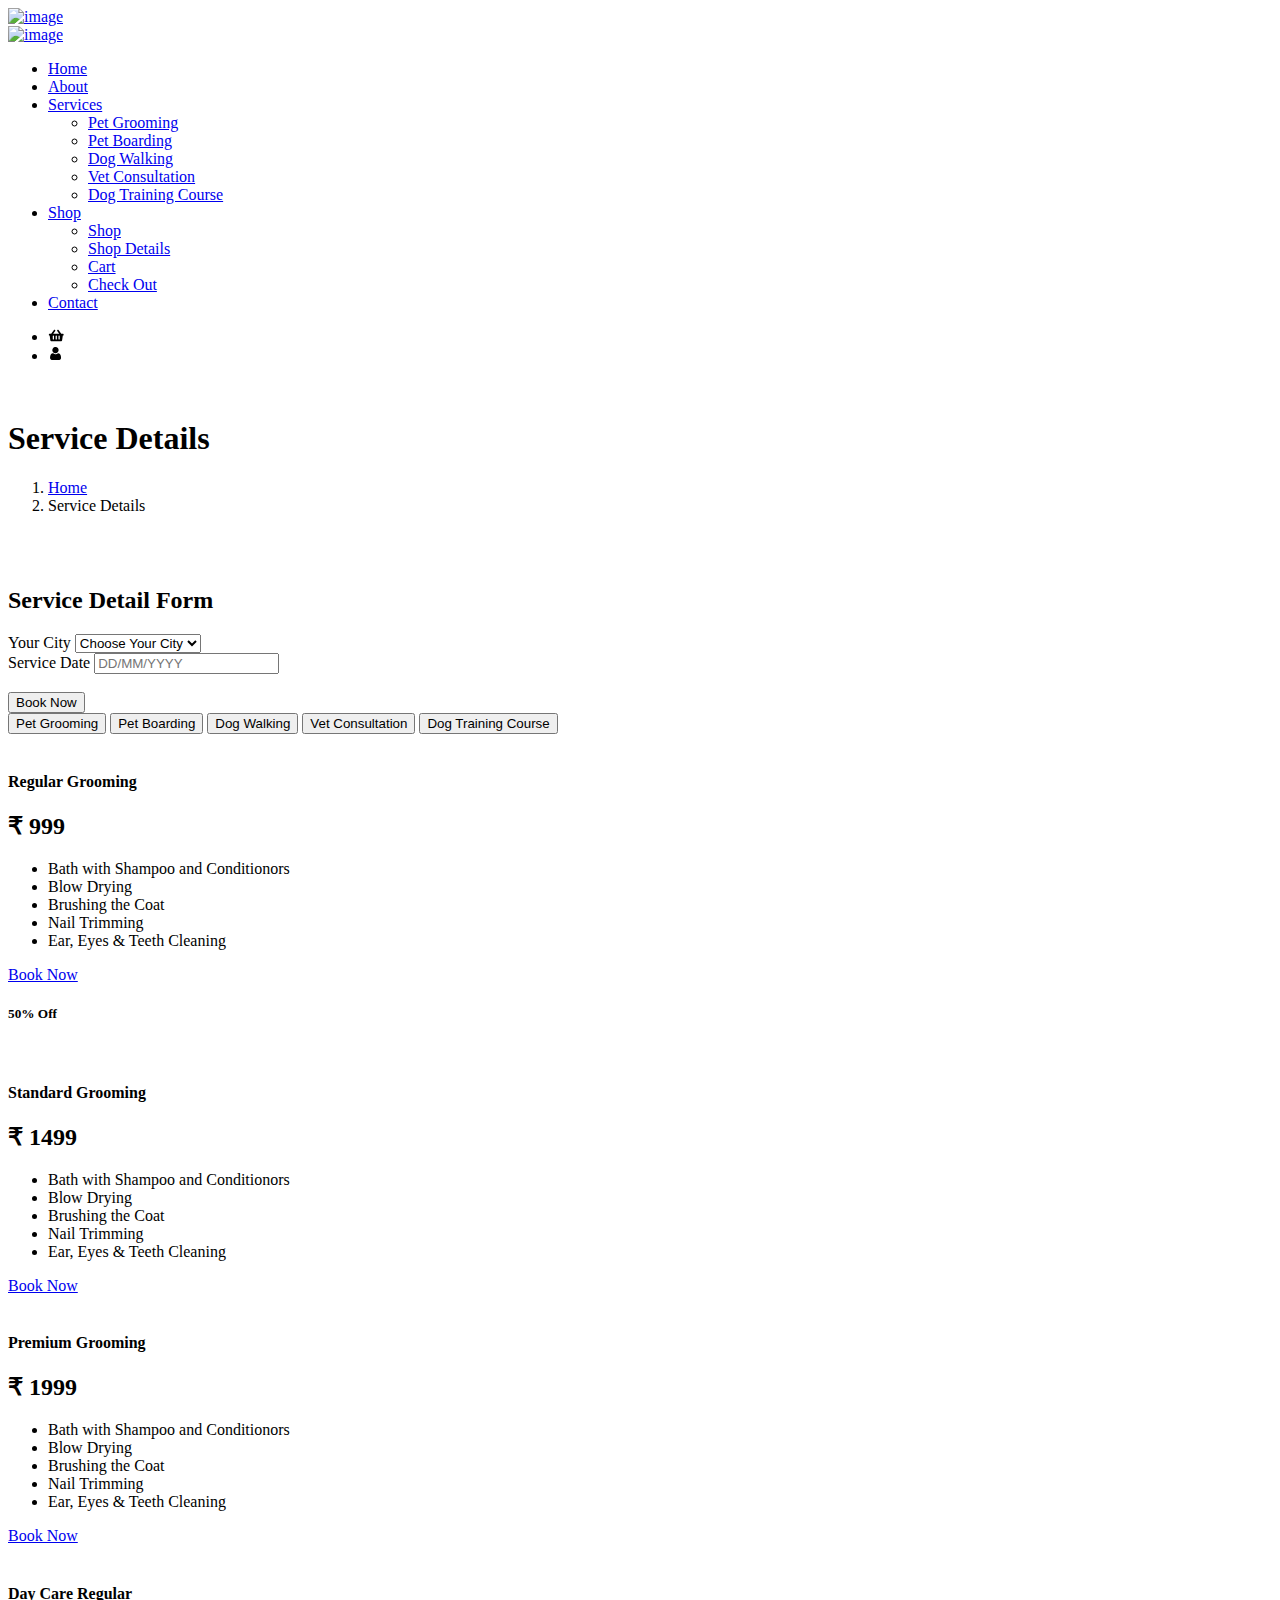
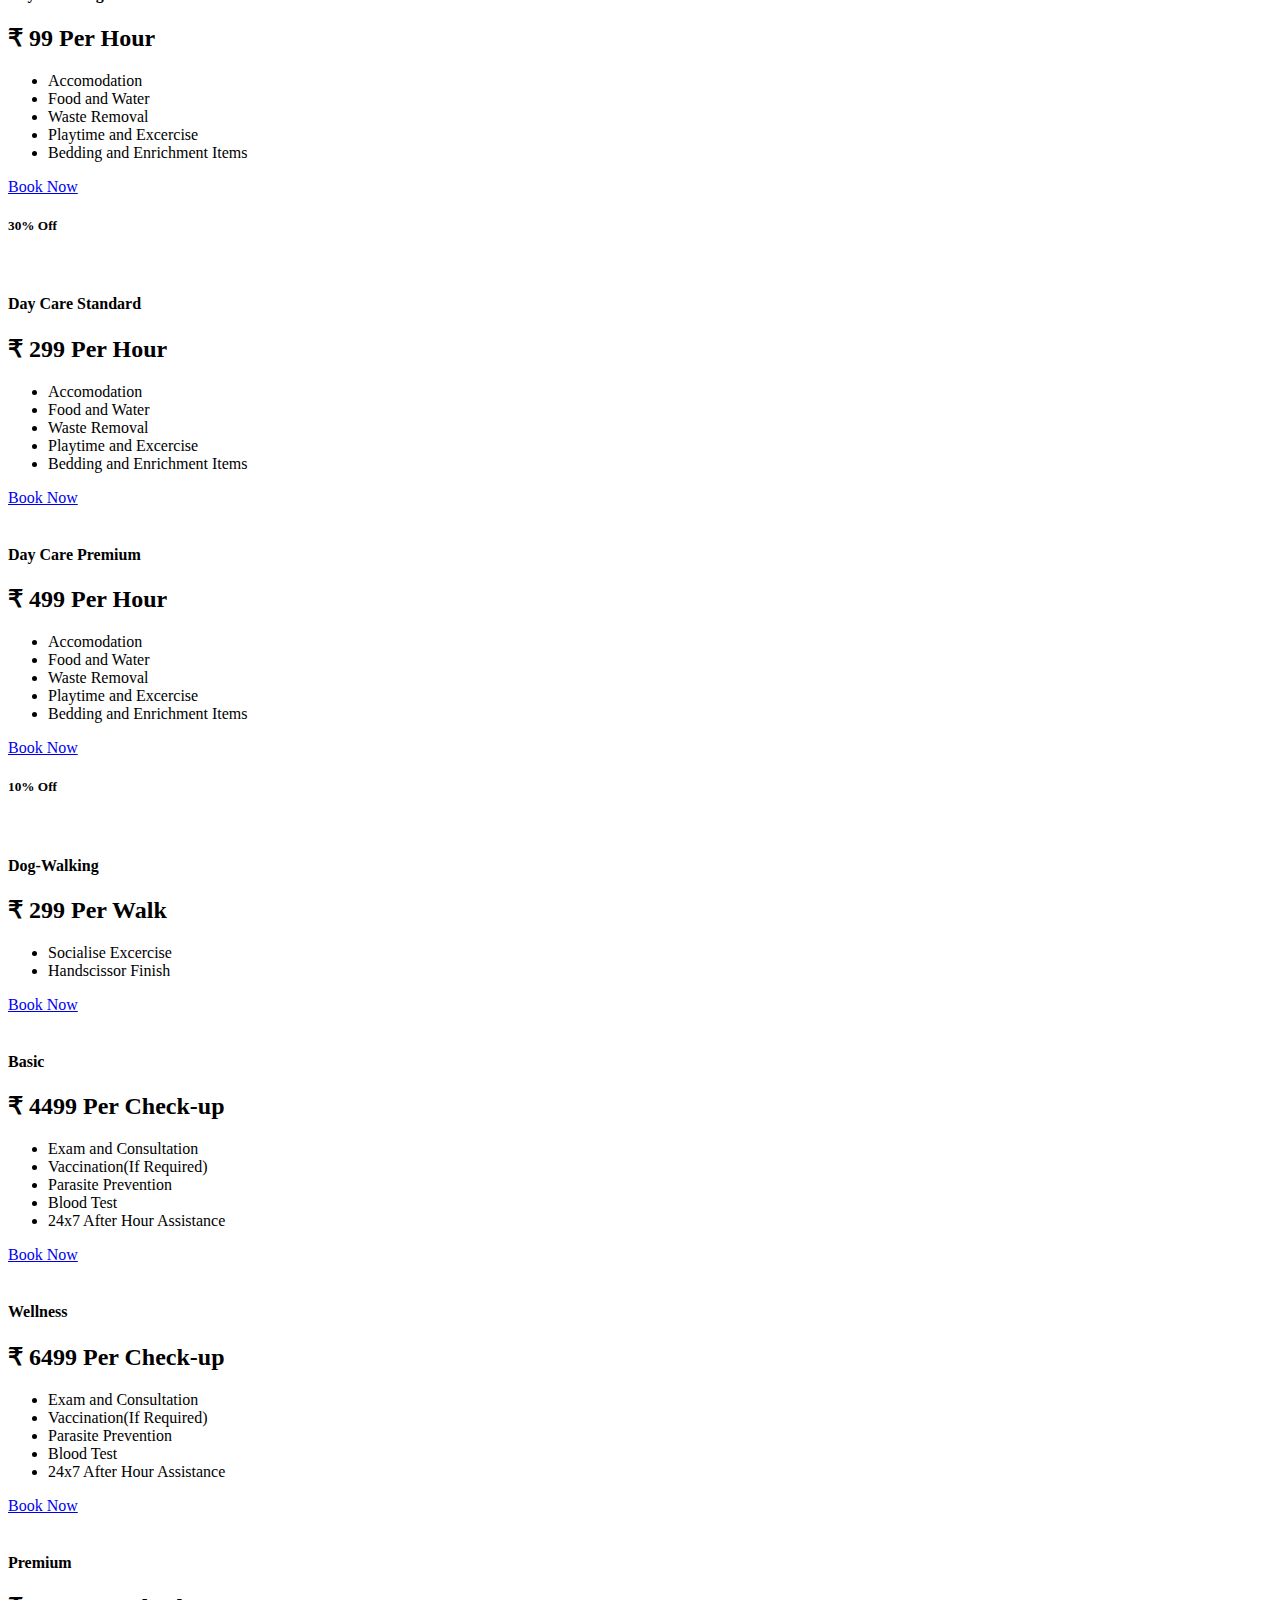
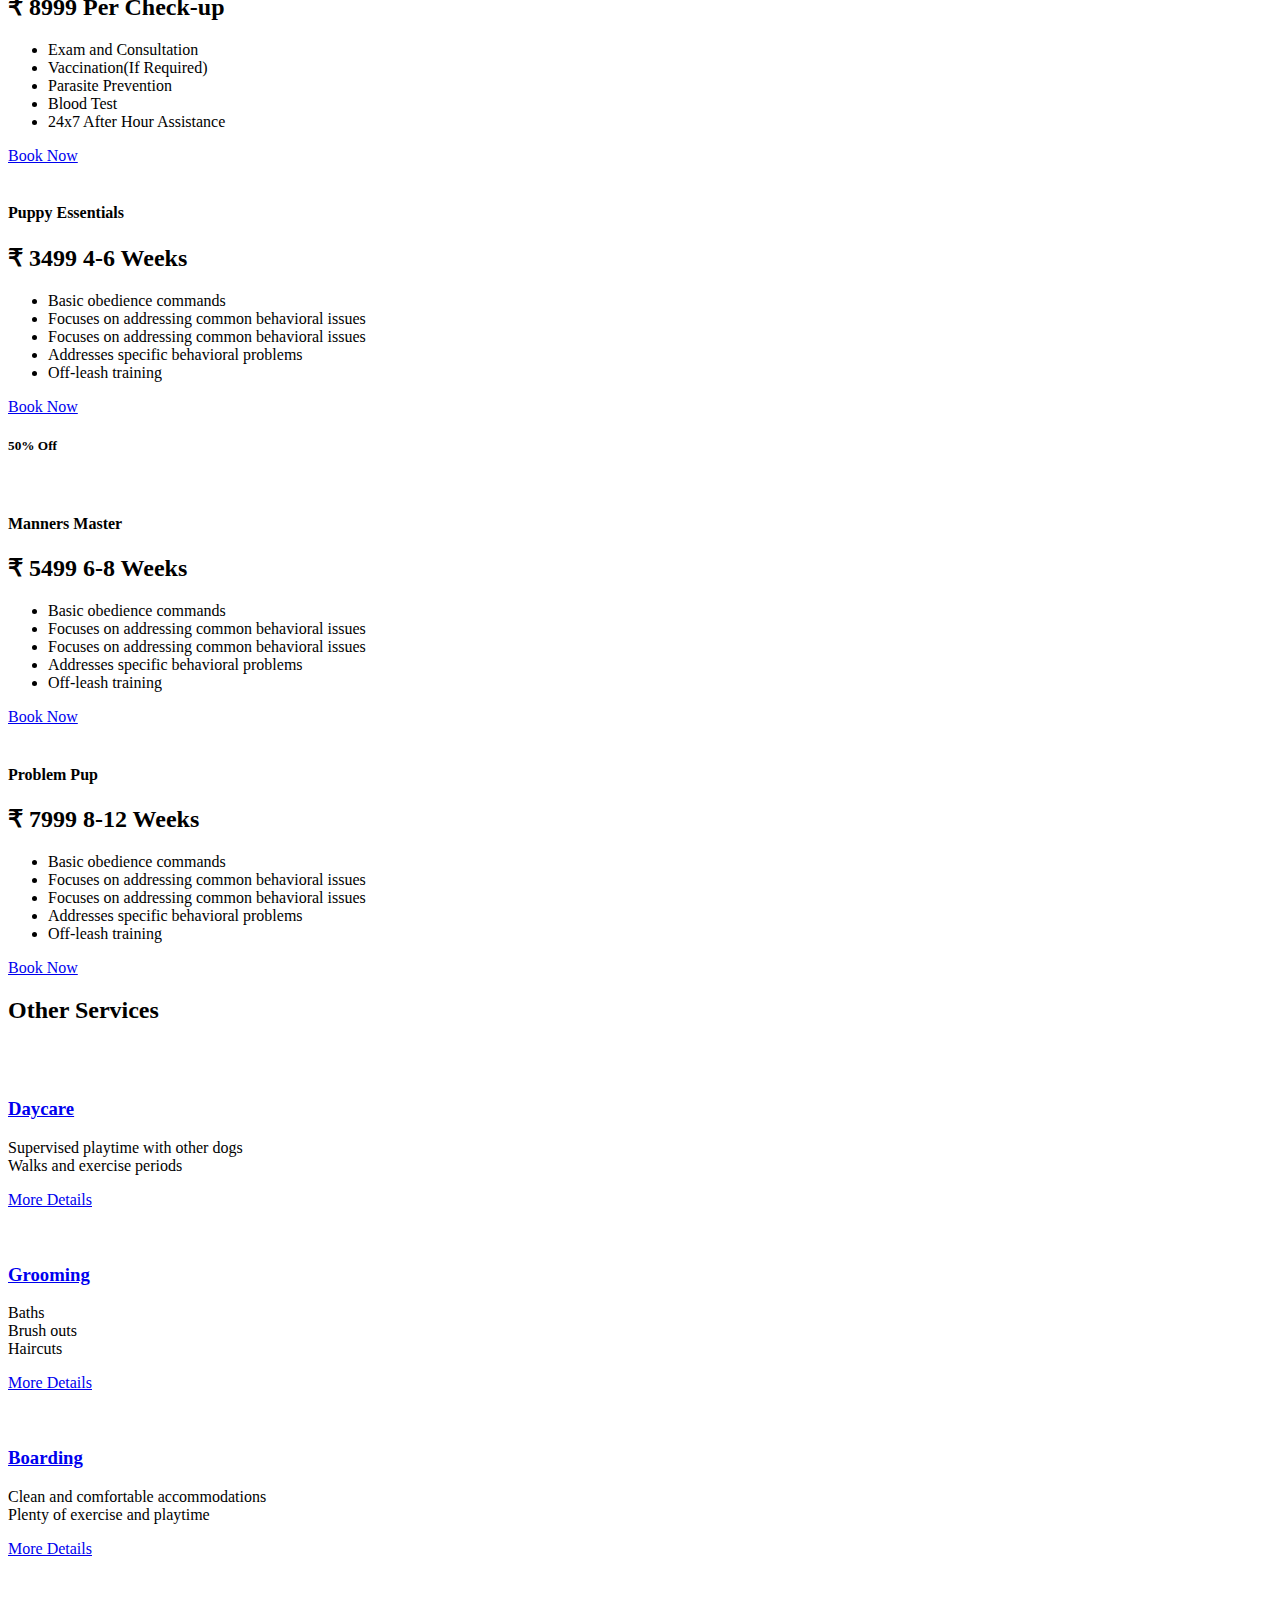
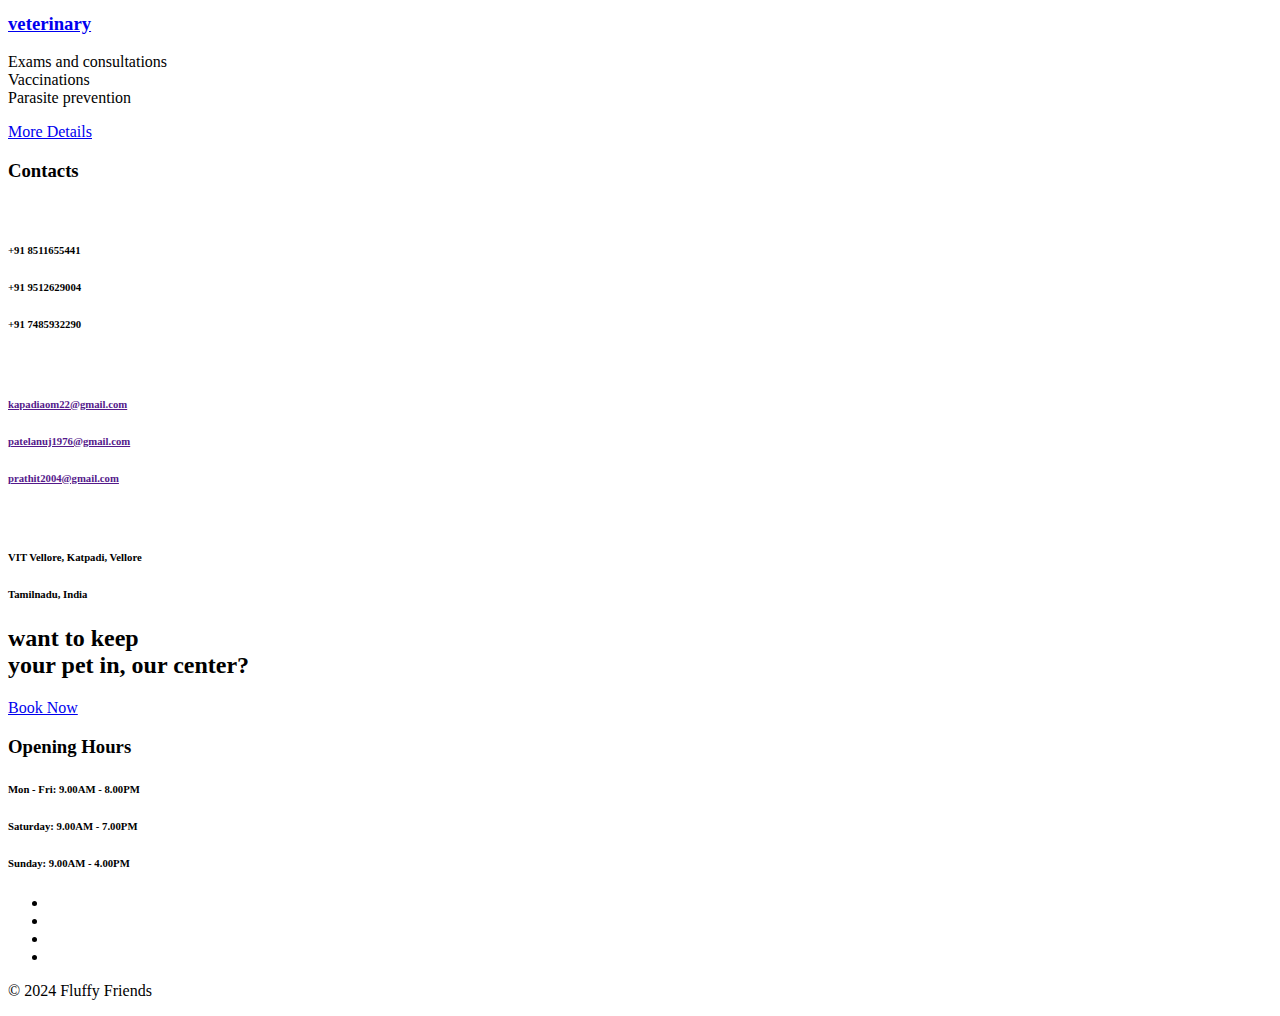
==== service-details.html @ 774b80cb "Add files via upload" ====
<!DOCTYPE html>
<html lang="en">
   <head>
      <meta charset="UTF-8">
      <meta http-equiv="X-UA-Compatible" content="IE=edge">
      <meta name="viewport" content="width=device-width, initial-scale=1.0">
      <title>Fluffy Friends</title>
      <link rel="icon" href="assets/images/sm-logo.svg" type="image/gif" sizes="20x20">
      <!-- CSS -->
      <link rel="stylesheet" href="assets/css/animate.css">
      <link rel="stylesheet" href="assets/css/bootstrap.min.css">
      <link rel="stylesheet" href="assets/css/bootstrap-icons.css">
      <link rel="stylesheet" href="assets/css/jquery-ui.css">
      <link rel="stylesheet" href="assets/css/swiper-bundle.css">
      <link rel="stylesheet" href="assets/css/nice-select.css">
      <link rel="stylesheet" href="assets/css/magnific-popup.css">
      <link rel="stylesheet" href="assets/css/odometer.css">
      <link rel="stylesheet" href="assets/css/datepicker.min.css">
      <link rel="stylesheet" href="assets/css/style.css">
      <link rel="stylesheet" href="assets/css/master.css">
   </head>
   <body class="home-pages-2">
      <!-- header start -->
	      <header class="header-area style-3">
	         <div class="container d-flex justify-content-between align-items-center">
	            <div class="header-logo">
	               <a href="index.html"><img alt="image" class="img-fluid" src="assets/images/header2-logo.svg"></a>
	            </div>
	            <div class="main-menu">
	               <div class="mobile-logo-area d-lg-none d-flex justify-content-between align-items-center">
	                  <div class="mobile-logo-wrap">
	                     <a href="index.html"><img alt="image" src="assets/images/header2-logo.svg"></a>
	                  </div>
	                  <div class="menu-close-btn">
	                     <i class="bi bi-x-lg"></i>
	                  </div>
	               </div>
	               <ul class="menu-list">
	                  <li><a href="index.html">Home</a></li>
	                  <li><a href="about.html">About</a></li>
	                  <li class="menu-item-has-children active">
	                     <a href="#">Services</a><i class="bi bi-plus dropdown-icon"></i>
	                     <ul class="sub-menu">
	                        <li><a href="service-details.html?service=PetGrooming">Pet Grooming</a></li>
	                        <li><a href="service-details.html?service=PetBoarding">Pet Boarding</a></li>
	                        <li><a href="service-details.html?service=DogWalking">Dog Walking</a></li>
	                        <li><a href="service-details.html?service=VetaCall">Vet Consultation</a></li>
	                        <li><a href="service-details.html?service=DogTrainingCourse">Dog Training Course</a></li>
	                     </ul>
	                  </li>
	                  <li class="menu-item-has-children">
	                     <a href="#">Shop</a><i class="bi bi-plus dropdown-icon"></i>
	                     <ul class="sub-menu">
	                        <li><a href="shop.html">Shop</a></li>
	                        <li><a href="shop-details.html">Shop Details</a></li>
	                        <li><a href="cart.html">Cart</a></li>
	                        <li><a href="check-out.html">Check Out</a></li>
	                     </ul>
	                  </li>
	                  <li><a href="contact.html">Contact</a></li>
	               </ul>
	               <div class="for-mobile-menu d-lg-none d-block">
	                  <ul class="social-link mb-5">
	                     <!-- <li>
	                        <a href="#nogo">
	                           <svg width="16" height="13" viewBox="0 0 16 13" xmlns="http://www.w3.org/2000/svg">
	                              <path d="M15.6365 5.46266C15.6365 5.12721 15.3541 4.84336 15.0202 4.84336H13.274L10.5262 1.07601C10.2694 0.688956 9.75576 0.611544 9.39624 0.895386C9.01104 1.15342 8.934 1.6695 9.21648 2.03075L11.2452 4.84336H5.21036L7.2391 2.03075C7.52158 1.6695 7.44454 1.15342 7.05934 0.895386C6.69982 0.611544 6.18621 0.688956 5.92941 1.07601L3.18163 4.84336H1.46105C1.10153 4.84336 0.844727 5.12721 0.844727 5.46266V5.87552C0.844727 6.23677 1.10153 6.49481 1.46105 6.49481H1.66649L2.33418 11.2169C2.41122 11.8362 2.92482 12.2749 3.54115 12.2749H12.9144C13.5308 12.2749 14.0444 11.8362 14.1214 11.2169L14.8148 6.49481H15.0202C15.3541 6.49481 15.6365 6.23677 15.6365 5.87552V5.46266ZM8.85696 10.0041C8.85696 10.3654 8.57447 10.6234 8.24063 10.6234C7.88111 10.6234 7.6243 10.3654 7.6243 10.0041V7.1141C7.6243 6.77865 7.88111 6.49481 8.24063 6.49481C8.57447 6.49481 8.85696 6.77865 8.85696 7.1141V10.0041ZM11.7331 10.0041C11.7331 10.3654 11.4507 10.6234 11.1168 10.6234C10.7573 10.6234 10.5005 10.3654 10.5005 10.0041V7.1141C10.5005 6.77865 10.7573 6.49481 11.1168 6.49481C11.4507 6.49481 11.7331 6.77865 11.7331 7.1141V10.0041ZM5.98077 10.0041C5.98077 10.3654 5.69829 10.6234 5.36445 10.6234C5.00492 10.6234 4.74812 10.3654 4.74812 10.0041V7.1141C4.74812 6.77865 5.00492 6.49481 5.36445 6.49481C5.69829 6.49481 5.98077 6.77865 5.98077 7.1141V10.0041Z" />
	                           </svg>
	                        </a>
	                     </li>
	                     <li>
	                        <a href="#nogo">
	                           <svg width="15" height="15" viewBox="0 0 15 15" xmlns="http://www.w3.org/2000/svg">
	                              <g clip-path="url(#clip0_1585_341)">
	                                 <path d="M6.98716 0.938832C6.28609 1.04711 5.65949 1.38227 5.169 1.90563C4.62972 2.48055 4.3498 3.14571 4.31128 3.94235C4.25735 5.0561 4.80177 6.12086 5.74167 6.73703C6.20391 7.04125 6.64818 7.19594 7.18747 7.23977C8.18643 7.31711 9.03901 7.00258 9.72724 6.29875C10.2742 5.74188 10.5516 5.13344 10.6183 4.35743C10.7108 3.32102 10.3205 2.3568 9.54234 1.68133C9.03901 1.24821 8.57676 1.03164 7.93733 0.938832C7.62916 0.895004 7.26964 0.892426 6.98716 0.938832Z" />
	                                 <path d="M4.65531 7.29655C3.49456 7.4203 2.68821 8.25561 2.31327 9.7303C2.06418 10.7126 1.99998 11.8933 2.15919 12.5405C2.29016 13.0587 2.71902 13.5846 3.21465 13.8373C3.43807 13.9507 3.75907 14.0435 4.02871 14.0744C4.18793 14.0951 5.40004 14.1002 7.71896 14.0951L11.1729 14.0873L11.3912 14.0255C12.2027 13.8037 12.7574 13.2572 12.9603 12.4889C13.0656 12.0893 13.0527 11.1354 12.9295 10.3826C12.6598 8.70678 11.9767 7.70131 10.8956 7.38678C10.6491 7.31459 10.2074 7.26045 10.0764 7.28623C9.95057 7.30944 9.77594 7.40225 9.38047 7.65749C8.95931 7.93077 8.90025 7.9617 8.58438 8.0803C8.21972 8.21694 7.91926 8.27624 7.56745 8.27624C7.20792 8.27624 6.93058 8.22467 6.56592 8.09577C6.2218 7.97202 6.20639 7.96428 5.66711 7.62139C5.38463 7.44092 5.17405 7.32491 5.09187 7.3017C4.94806 7.26561 4.94806 7.26561 4.65531 7.29655Z" />
	                              </g>
	                           </svg>
	                        </a>
	                     </li> -->
	                  </ul>
	               </div>
	            </div>
	            <div class="nav-right d-flex jsutify-content-end align-items-center">
	               <ul>
	                  <li>
	                     <a href="cart.html">
	                        <svg width="16" height="13" viewBox="0 0 16 13" xmlns="http://www.w3.org/2000/svg">
	                           <path d="M15.6365 5.46266C15.6365 5.12721 15.3541 4.84336 15.0202 4.84336H13.274L10.5262 1.07601C10.2694 0.688956 9.75576 0.611544 9.39624 0.895386C9.01104 1.15342 8.934 1.6695 9.21648 2.03075L11.2452 4.84336H5.21036L7.2391 2.03075C7.52158 1.6695 7.44454 1.15342 7.05934 0.895386C6.69982 0.611544 6.18621 0.688956 5.92941 1.07601L3.18163 4.84336H1.46105C1.10153 4.84336 0.844727 5.12721 0.844727 5.46266V5.87552C0.844727 6.23677 1.10153 6.49481 1.46105 6.49481H1.66649L2.33418 11.2169C2.41122 11.8362 2.92482 12.2749 3.54115 12.2749H12.9144C13.5308 12.2749 14.0444 11.8362 14.1214 11.2169L14.8148 6.49481H15.0202C15.3541 6.49481 15.6365 6.23677 15.6365 5.87552V5.46266ZM8.85696 10.0041C8.85696 10.3654 8.57447 10.6234 8.24063 10.6234C7.88111 10.6234 7.6243 10.3654 7.6243 10.0041V7.1141C7.6243 6.77865 7.88111 6.49481 8.24063 6.49481C8.57447 6.49481 8.85696 6.77865 8.85696 7.1141V10.0041ZM11.7331 10.0041C11.7331 10.3654 11.4507 10.6234 11.1168 10.6234C10.7573 10.6234 10.5005 10.3654 10.5005 10.0041V7.1141C10.5005 6.77865 10.7573 6.49481 11.1168 6.49481C11.4507 6.49481 11.7331 6.77865 11.7331 7.1141V10.0041ZM5.98077 10.0041C5.98077 10.3654 5.69829 10.6234 5.36445 10.6234C5.00492 10.6234 4.74812 10.3654 4.74812 10.0041V7.1141C4.74812 6.77865 5.00492 6.49481 5.36445 6.49481C5.69829 6.49481 5.98077 6.77865 5.98077 7.1141V10.0041Z" />
	                        </svg>
	                     </a>
	                  </li>
	                  <li>
	                     <a href="login.html">
	                        <svg width="15" height="15" viewBox="0 0 15 15" xmlns="http://www.w3.org/2000/svg">
	                           <g clip-path="url(#clip0_1585_341)">
	                              <path d="M6.98716 0.938832C6.28609 1.04711 5.65949 1.38227 5.169 1.90563C4.62972 2.48055 4.3498 3.14571 4.31128 3.94235C4.25735 5.0561 4.80177 6.12086 5.74167 6.73703C6.20391 7.04125 6.64818 7.19594 7.18747 7.23977C8.18643 7.31711 9.03901 7.00258 9.72724 6.29875C10.2742 5.74188 10.5516 5.13344 10.6183 4.35743C10.7108 3.32102 10.3205 2.3568 9.54234 1.68133C9.03901 1.24821 8.57676 1.03164 7.93733 0.938832C7.62916 0.895004 7.26964 0.892426 6.98716 0.938832Z" />
	                              <path d="M4.65531 7.29655C3.49456 7.4203 2.68821 8.25561 2.31327 9.7303C2.06418 10.7126 1.99998 11.8933 2.15919 12.5405C2.29016 13.0587 2.71902 13.5846 3.21465 13.8373C3.43807 13.9507 3.75907 14.0435 4.02871 14.0744C4.18793 14.0951 5.40004 14.1002 7.71896 14.0951L11.1729 14.0873L11.3912 14.0255C12.2027 13.8037 12.7574 13.2572 12.9603 12.4889C13.0656 12.0893 13.0527 11.1354 12.9295 10.3826C12.6598 8.70678 11.9767 7.70131 10.8956 7.38678C10.6491 7.31459 10.2074 7.26045 10.0764 7.28623C9.95057 7.30944 9.77594 7.40225 9.38047 7.65749C8.95931 7.93077 8.90025 7.9617 8.58438 8.0803C8.21972 8.21694 7.91926 8.27624 7.56745 8.27624C7.20792 8.27624 6.93058 8.22467 6.56592 8.09577C6.2218 7.97202 6.20639 7.96428 5.66711 7.62139C5.38463 7.44092 5.17405 7.32491 5.09187 7.3017C4.94806 7.26561 4.94806 7.26561 4.65531 7.29655Z" />
	                           </g>
	                        </svg>
	                     </a>
	                  </li>
	               </ul>
	               <div class="sidebar-button mobile-menu-btn ">
	                  <i class="bi bi-list"></i>
	               </div>
	            </div>
	         </div>
	      </header>
      <!-- header end -->
      
      <!-- banner start -->
	      <div class="inner-page-banner">
	         <div class="breadcrumb-vec-btm">
	            <img class="img-fluid" src="assets/images/bg/inner-banner-btm-vec.png" alt>
	         </div>
	         <div class="container">
	            <div class="row justify-content-center align-items-center text-center">
	               <div class="col-lg-6 align-items-center">
	                  <div class="banner-content">
	                     <h1>Service Details</h1>
	                     <nav aria-label="breadcrumb">
	                        <ol class="breadcrumb">
	                           <li class="breadcrumb-item"><a href="index.html">Home</a></li>
	                           <li class="breadcrumb-item active" aria-current="page">Service Details</li>
	                        </ol>
	                     </nav>
	                  </div>
	               </div>
	               <div class="col-lg-6">
	                  <div class="banner-img d-lg-block d-none">
	                     <div class="banner-img-bg">
	                        <img class="img-fluid" src="assets/images/bg/inner-banner-vec.png" alt>
	                     </div>
	                     <img class="img-fluid" src="assets/images/bg/inner-banner-img.png" alt>
	                  </div>
	               </div>
	            </div>
	         </div>
	      </div>
      <!-- banner end -->

      <!-- innerContent start -->
      	<div class="ServiceDetailForm pt-120 mb-5">
      		<div class="container">
      			<div class="row"> 
      				<div class="section-title3 mb-5">
                     <h2><img src="assets/images/icon/h3-sec-tt-vect-left.svg" alt=""><span>Service Detail Form</span><img src="assets/images/icon/h3-sec-tt-vect-right.svg" alt=""></h2>
                  </div>
		      		<div class="services-details-area">
			      		<div class="services-datails-content">
				      		<form class="service-area">
		                     <div class="row">
		                        <div class="col-12 col-md-4">
		                           <div class="form-inner">
		                              <label>Your City</label>
		                              <select id="duration">
		                                 <option>Choose Your City</option>
		                                 <option value="Ahmadabad">Ahmadabad</option>
										<option value="Amreli">Amreli</option>
										<option value="Bharuch">Bharuch</option>
										<option value="Bhavnagar">Bhavnagar</option>
										<option value="Bhuj">Bhuj</option>
										<option value="Dwarka">Dwarka</option>
										<option value="Gandhinagar">Gandhinagar</option>
										<option value="Godhra">Godhra</option>
										<option value="Jamnagar">Jamnagar</option>
										<option value="Junagadh">Junagadh</option>
										<option value="Kandla">Kandla</option>
										<option value="Khambhat">Khambhat</option>
										<option value="Kheda">Kheda</option>
										<option value="Mahesana">Mahesana</option>
										<option value="Morbi">Morbi</option>
										<option value="Nadiad">Nadiad</option>
										<option value="Navsari">Navsari</option>
										<option value="Okha">Okha</option>
										<option value="Palanpur">Palanpur</option>
										<option value="Patan">Patan</option>
										<option value="Porbandar">Porbandar</option>
										<option value="Rajkot">Rajkot</option>
										<option value="Surat">Surat</option>
										<option value="Surendranagar">Surendranagar</option>
										<option value="Valsad">Valsad</option>
										<option value="Veraval">Veraval</option>
		                              </select>
		                           </div>
		                        </div>
		                        <div class="col-12 col-md-4 mt-3 mt-md-0">
		                           <div class="form-inner date">
		                              <label>Service Date</label>
		                              <input autocomplete="off" type="text" id="datepicker2" placeholder="DD/MM/YYYY">
		                           </div>
		                        </div>
		                        <div class="col-12 col-md-4">
		                        	<label>&nbsp;</label>
		      							<div class="form-inner">
				      							<button class="primary-btn1 BookNow_btn" type="button">Book Now</button>
			                        </div>
		                        </div>
		                     </div>

		                     <div class="pet_groomingDiv mt-5"  style="display: none;">
		                     	<form class="commonform contact-pages">
	                     			<div class="row">
	                     				<div class="col-12 mt-2 mb-2">
		                     				<h4 style="color: #000;">Add Pet Details:</h4>
		                     			</div>
	                     				<div class="col-12">
	                     					<div class="form-inner radioBtnDiv">
	                     						<label>What type of pet?</label> 
								                  <div class="radio-buttons">
														    <label class="custom-radio">
														      <input type="radio" name="radio" checked>
														      <span class="radio-btn">
														      	  <i class="las la-check"></i>
															        <div class="hobbies-icon">
															          <svg xmlns="http://www.w3.org/2000/svg" xmlns:xlink="http://www.w3.org/1999/xlink" version="1.1" id="Capa_1" x="0px" y="0px" viewBox="0 0 511.292 511.292" style="enable-background:new 0 0 511.292 511.292;" xml:space="preserve">
															          	<g>
																          	<path style="fill:#FFBB64;" d="M448.255,177.907c46.004-7.216,46.004-55.926,46.004-64.044c0-8.118-26.159-38.787-32.473-47.808   c-6.314-9.02-41.52-12.519-41.52-12.519V7.498c0,0-46.039,8.287-58.929,51.563c0,0-32.227,11.049-42.355,53.404   c-10.129,42.356-7.366,119.7-121.541,167.58c-66.166,27.747-85.637,98.476-74.902,153.051c-1.914-0.724-3.84-1.495-5.772-2.324   c-37.229-15.982-59.274-44.546-65.523-84.899c-7.401-47.798,3.816-84.722,33.341-109.746c22.741-19.273,48.532-24.491,48.73-24.529   c8.771-1.646,14.548-10.091,12.902-18.863c-1.646-8.771-10.09-14.538-18.863-12.902c-1.345,0.252-33.279,6.461-62.463,30.633   C37.67,233.011,8.407,275.551,19.304,350.818c11.426,78.921,72.387,132.067,129.505,136.176   c10.513,10.512,23.536,16.797,38.502,16.797h168.501c0,0,2.762-41.434-42.355-41.434h-59.013   c20.372-0.451,90.319-6.238,90.319-64.454c0-12.743-1.965-23.649-5.16-32.962l43.715,123.576   c3.238,9.155,11.895,15.274,21.605,15.274h55.961c0-31.32-39.689-39.941-39.689-39.941v-92.007   c47.808-58.632,23.453-116.362,16.237-128.991C430.215,230.225,402.252,185.123,448.255,177.907z M339.471,364.569L339.471,364.569   l0,0.002C339.472,364.57,339.472,364.57,339.471,364.569z">
																          	</path>
															          	<g>
															          		<path style="fill:#FFAD47;" d="M313.457,462.357h-27c45.117,0,42.355,41.434,42.355,41.434h27    C355.812,503.792,358.574,462.357,313.457,462.357z"></path>
															          		<path style="fill:#FFAD47;" d="M421.194,463.851v-92.007c47.808-58.632,23.453-116.362,16.237-128.991    c-7.216-12.628-35.179-57.73,10.824-64.946c8.064-1.265,14.71-3.808,20.195-7.181c-13.319,3.773-28.914,6.325-47.195,7.181    c-46.515,2.178-18.041,52.318-10.824,64.946c7.216,12.629,31.571,70.359-16.237,128.991v90.766    c0,7.275,5.342,13.532,12.558,14.457c11.628,1.491,27.132,7.15,27.132,26.725h27C460.884,472.472,421.194,463.851,421.194,463.851    z"></path>
															          	</g>
															          		<path style="fill:#FF3D43;" d="M429.828,228.846c-4.666-9.68-8.957-21.792-6.877-31.883l0,0   c-80.444-1.785-111.684-44.829-111.685-44.83c-2.555,11.637-6.024,24.04-11.548,36.643l0.001,0.001   C349.654,226.464,400.548,230.544,429.828,228.846z">
															          		</path>
															          		<path style="fill:#D72E2E;" d="M422.951,196.963c-9.787-0.217-18.84-1.049-27.203-2.336c-2.146,10.31,2.359,23.478,7.161,33.867   c10.172,0.836,19.285,0.795,26.919,0.352C425.162,219.167,420.871,207.055,422.951,196.963z"></path>
															          		<g>
															          			<path d="M441.926,84.441c-6.009,0-10.897,4.889-10.897,10.897c0,6.01,4.889,10.898,10.897,10.898    c6.009,0,10.898-4.889,10.898-10.898C452.824,89.329,447.935,84.441,441.926,84.441z"></path>
															          			<path d="M444.953,465.679c-6.017-3.682-12.018-6.061-16.259-7.47v-19.033c0-4.143-3.358-7.5-7.5-7.5c-4.143,0-7.5,3.357-7.5,7.5    v24.675c0,3.516,2.459,6.563,5.892,7.325c0.09,0.021,9.12,2.065,17.852,7.491c7.845,4.874,12.822,10.781,14.872,17.625h-47.387    c-6.519,0-12.36-4.13-14.535-10.275l-43.715-123.576c-1.376-3.893-5.641-5.939-9.538-4.582c-3.897,1.358-5.966,5.611-4.627,9.517    c3.155,9.197,4.755,19.469,4.755,30.528c0,21.898-10.805,37.278-33.031,47.02c-19.151,8.394-41.314,9.745-49.954,9.936    c-4.108,0.091-7.379,3.472-7.334,7.581c0.046,4.109,3.391,7.417,7.5,7.417h59.013c11.738,0,20.653,3.137,26.496,9.323    c5.027,5.323,7.058,12.099,7.867,17.111H187.312c-12.34,0-23.51-4.913-33.2-14.602c-1.274-1.274-2.966-2.048-4.765-2.177    c-48.806-3.512-108.036-48.143-121.674-123.941c-0.734-4.076-4.631-6.783-8.71-6.054c-4.077,0.734-6.787,4.634-6.054,8.71    c6.722,37.356,24.245,70.538,50.676,95.958c24.021,23.103,53.017,37.255,81.939,40.057c12.033,11.165,26.425,17.049,41.787,17.049    h168.5c3.948,0,7.221-3.062,7.483-7.001c0.057-0.843,1.221-20.811-12.306-35.27c-7.995-8.546-19.16-13.261-33.232-14.046    c16.71-9.18,27.561-22.263,32.092-38.58l26.398,74.624c4.291,12.126,15.814,20.272,28.676,20.272h55.961    c4.143,0,7.5-3.358,7.5-7.5C468.384,488.236,460.282,475.057,444.953,465.679z">
															          				
															          			</path>
															          			<path d="M24.6,326.742c-2.175-58.672,23.311-92.475,45.073-110.5c27.722-22.962,57.793-28.8,59.054-29.036    c4.711-0.883,9.236,2.225,10.117,6.911c0.88,4.693-2.222,9.229-6.988,10.123c-1.132,0.225-28.003,5.726-52.122,26.165    c-31.651,26.828-43.73,66.063-35.903,116.615c6.67,43.078,30.214,73.575,69.977,90.644c4.273,1.834,9.371,4.711,13.572,1.16    c2.079-1.758,3.043-4.504,2.518-7.175c-14.375-73.086,26.439-126.234,70.443-144.689c17.86-7.489,33.885-16.124,47.628-25.664    c3.403-2.361,4.247-7.035,1.885-10.438c-2.362-3.402-7.035-4.247-10.438-1.885c-12.884,8.942-27.982,17.068-44.876,24.154    c-64.987,27.252-87.115,92.937-81.414,147.692c-30.712-15.35-49.024-40.917-54.471-76.096    c-6.976-45.043,3.38-79.655,30.777-102.877c20.969-17.77,45.12-22.85,45.265-22.88c12.821-2.406,21.295-14.796,18.89-27.618    c-2.403-12.808-14.791-21.278-27.615-18.89c-1.423,0.267-35.188,6.819-65.866,32.229C35.744,224.868,7.209,262.519,9.61,327.297    c0.154,4.14,3.672,7.341,7.773,7.218C21.522,334.362,24.753,330.881,24.6,326.742z"></path>
															          			<path d="M501.759,113.863c-0.043-0.517-0.042-1.041-0.114-1.555c-0.299-2.318-1.254-4.924-3.013-8.226    c-0.047-0.088-0.102-0.17-0.152-0.255c-3.89-7.255-29.056-39.939-30.551-42.073c-6.271-8.958-26.833-13.104-40.164-14.893V7.497    c0-4.601-4.298-8.195-8.829-7.382c-2.014,0.363-48.37,9.195-63.688,53.385c-9.488,4.473-34.559,19.569-43.561,57.221    c-1.422,5.945-2.585,12.474-3.815,19.387c-5.325,29.91-11.953,67.134-46.182,100.587c-2.962,2.895-3.017,7.644-0.121,10.605    c2.892,2.961,7.642,3.017,10.605,0.121c13.712-13.401,23.399-27.427,30.453-41.312c44.197,30.503,88.549,36.539,116.658,36.539    c2.104,0,4.113-0.035,6.029-0.095c1.753,3.338,3.428,6.245,4.741,8.519l0.864,1.502c1.392,2.436,33.53,60.355-15.537,120.531    c-1.092,1.338-1.688,3.013-1.688,4.739v37.332c0,4.143,3.357,7.5,7.5,7.5c4.142,0,7.5-3.357,7.5-7.5v-34.697    c20.395-25.87,30.064-54.357,28.745-84.707c-1.21-27.836-11.455-47.067-13.497-50.64l-0.897-1.56    c-4.348-7.532-15.246-26.418-12.8-38.872c0.013-0.054,0.025-0.108,0.037-0.162c0.241-1.165,0.591-2.277,1.086-3.312    c2.427-5.078,8.5-8.413,18.05-9.911c21.836-3.425,37.755-15.963,46.035-36.26C498.78,140.9,502.354,121.093,501.759,113.863z     M308.891,186.198c2.56-6.461,4.643-12.835,6.373-19.038c14.639,13.111,46.045,33.996,99.705,36.995    c0.244,5.882,1.712,11.865,3.707,17.492C392.141,221.565,350.327,215.646,308.891,186.198z M447.093,170.497    c-14.729,2.311-24.572,8.454-29.259,18.262c-0.08,0.167-0.144,0.338-0.22,0.506c-36.411-1.748-61.32-12.434-76.02-21.332    c-11.783-7.133-18.991-14.229-22.234-17.814c1.267-6.094,2.307-11.922,3.279-17.382c1.191-6.689,2.316-13.009,3.636-18.527    c8.972-37.52,36.37-47.654,37.493-48.054c2.292-0.786,4.064-2.631,4.755-4.954c8.216-27.582,31.381-39.325,44.242-43.837v36.172    c0,3.853,2.922,7.08,6.757,7.463c16.342,1.632,33.564,6.1,36.118,9.356c1.723,2.461,4.564,6.094,8.163,10.694    c4.548,5.814,13.315,17.024,18.625,25.09c-1.473,2.252-2.318,4.918-2.318,7.723c0,4.798,2.34,9.012,5.964,11.565    C483.85,143.737,475.232,166.084,447.093,170.497z"></path>
															          		</g>
															          	</g>
															          </svg>
															          <h3 class="">Cat</h3>
															        </div>
														      </span>
														    </label>
														    <label class="custom-radio">
														      <input type="radio" name="radio" checked>
														      <span class="radio-btn">
														      	  <i class="las la-check"></i>
															        <div class="hobbies-icon">
																         <svg xmlns="http://www.w3.org/2000/svg" xmlns:xlink="http://www.w3.org/1999/xlink" version="1.1" id="Capa_1" x="0px" y="0px" viewBox="0 0 511.999 511.999" style="enable-background:new 0 0 511.999 511.999;" xml:space="preserve">
																          	<path style="fill:#F58C46;" d="M455.481,75.769c-3.011-2.129-6.815,1.425-4.813,4.522c16.611,25.697,47.819,86.529-6.29,119.595  l17.034,31.564c15.827-9.847,43.087-33.131,43.087-68.305C504.5,134.028,485.21,96.791,455.481,75.769z"></path>
																          	<path style="fill:#EBA34B;" d="M475.152,322.861c-6.975-9.591-10.733-21.146-10.733-33.005v-44.719  c0-37.065-28.086-68.1-64.968-71.789l-165.197-15.69c-9.115-0.866-17.425-5.586-22.835-12.972l-7.275-9.932l-0.841-0.568  c3.209-10.938,1.635-24.046-2.917-33.501c-7.591-15.767-34.82-49.099-62.125-49.099h-21.508c-12.252,0-24.042,4.676-32.964,13.073  L63.609,83.651L13.39,97.726c-4.026,1.106-6.529,5.116-5.754,9.219l3.034,14.258c1.31,6.934,6.974,12.061,13.86,12.884l1.69,10.517  c1.15,5.922,5.428,10.7,11.187,12.497c11.832,3.691,33.416,9.027,57.242,8.689c3.882-0.055,7.16,2.793,7.354,6.67  c0.545,10.922,2.458,27.843,8.451,47.034l8.701,24.079c6.382,15.429,15.295,33.561,27.119,53.508  c37.521,63.292,37.576,123.249,37.576,123.249l-23.202,11.601c-5.432,2.716-8.863,8.267-8.863,14.34v6.124  c0,4.427,3.589,8.016,8.016,8.016h41.353c8.341,0,15.289-6.396,15.977-14.709l10.39-125.474  c42.779,11.823,112.931,3.527,146.75-12.835c34.437,48.259,82.129,58.159,82.129,58.159v54.777l-30.003,12.001  c-6.087,2.435-10.078,8.33-10.078,14.885v5.179c0,4.427,3.589,8.016,8.016,8.016h42.281c7.947,0,14.695-5.822,15.859-13.683  l13.527-91.296c0.308-2.077-0.212-4.192-1.447-5.89L475.152,322.861z"></path><path style="fill:#EBC9A0;" d="M110.455,219.495l8.701,24.079c6.382,15.429,15.295,33.561,27.119,53.508  c6.207,10.47,11.304,20.815,15.63,30.846c-6.301-26.397-16.14-56.554-21.642-74.435c-12.024-39.079-8.68-82.173-9.519-100.203  c-1.002-21.543-27.054-20.876-34.403-18.871l-70.57,7.398l0.448,2.785c1.15,5.922,5.428,10.7,11.187,12.497  c11.831,3.691,33.416,9.027,57.242,8.689c3.882-0.055,7.16,2.793,7.354,6.67C102.55,183.382,104.462,200.303,110.455,219.495z"></path> <path style="fill:#F58C46;" d="M200.385,100.685c-5.122-10.639-19.186-29.276-36.181-40.273  c-12.079-7.816-28.302-2.328-33.209,11.196l-0.077,0.212c-2.189,6.031-1.414,12.573,1.385,18.346  c10.021,20.672,5.802,60.62,38.023,64.128C206.504,158.232,210.155,120.976,200.385,100.685z"></path>
																          	<path style="fill:#EBC9A0;" d="M374.274,307.394c-4.228-6.691-7.517-13.355-9.847-18.639c-2.614-5.926-8.99-9.23-15.317-7.844  c-37.78,8.279-77.526,2.658-100.233-2.137c-9.985-2.108-19.451,5.164-19.985,15.356l-1.368,26.099  C270.304,332.052,340.456,323.756,374.274,307.394z"></path>
																          	<path style="fill:#F58C46;" d="M107.197,251.824L107.197,251.824c-6.641,0-12.024-5.383-12.024-12.024v-8.016  c0-6.641,5.383-12.024,12.024-12.024l0,0c6.641,0,12.024,5.383,12.024,12.024v8.016C119.222,246.44,113.838,251.824,107.197,251.824  z"></path>
																          	<path d="M481.217,318.451c-6.083-8.364-9.298-18.252-9.298-28.594v-44.72c0-3.92-0.285-7.774-0.828-11.546  c16.469-10.938,40.908-33.413,40.908-70.446c0-32.793-21.948-72.116-52.188-93.501c-4.323-3.056-10.014-2.629-13.838,1.042  c-3.795,3.642-4.455,9.265-1.603,13.676c19.705,30.482,27.489,55.827,23.137,75.329c-2.519,11.288-9.01,20.547-19.763,28.205  c-12.483-12.088-28.984-20.154-47.583-22.014l-165.198-15.69c-6.976-0.662-13.352-4.284-17.494-9.937l-5.917-8.077  c2.338-12.021,0.194-25.186-4.409-34.746c-8.957-18.602-38.357-53.345-68.883-53.345h-21.508c-14.218,0-27.75,5.366-38.104,15.11  L59.81,76.927L11.404,90.494c-7.735,2.124-12.627,9.962-11.137,17.843l3.181,16.831c1.547,8.184,7.333,14.772,14.821,17.627  l0.573,3.149c1.567,8.625,7.69,15.601,15.98,18.206c11.914,3.743,33.576,9.256,57.798,9.256c0.628,0,1.263-0.016,1.894-0.023  c0.021,6.987,0.988,20.56,6.414,40.277c-7.434,2.761-12.755,9.906-12.755,18.289v8.017c0,10.766,8.759,19.524,19.524,19.524  c3.325,0,6.456-0.84,9.2-2.312c6.392,14.119,14.062,28.775,22.926,43.727c30.141,50.844,35.417,100.009,36.335,114.886  l-18.864,9.432c-8.024,4.012-13.008,12.077-13.008,21.048v14.14c0,4.143,3.358,7.5,7.5,7.5h49.369  c12.148,0,22.45-9.483,23.452-21.59l9.829-118.702c13.435,3.267,28.693,4.664,44.29,4.664c34.999,0,71.648-7.008,92.967-15.541  c28.239,36.774,63.309,50.4,77.207,54.582v43.928l-25.289,10.115c-8.986,3.595-14.792,12.171-14.792,21.849v13.194  c0,4.143,3.358,7.5,7.5,7.5h50.297c11.575,0,21.582-8.634,23.278-20.084l14.005-94.535c0.288-1.943-0.198-3.922-1.354-5.511  L481.217,318.451z M482.147,162.959c4.086-18.312,0.21-39.243-11.842-63.529C486.492,118.168,497,142.26,497,163.146  c0,26.28-14.941,43.872-29.801,54.871c-2.404-6.683-5.668-12.955-9.681-18.676C470.636,189.654,478.914,177.444,482.147,162.959z   M107.698,244.491c-2.495,0-4.524-2.029-4.524-4.524v-8.017c0-2.494,2.03-4.523,4.524-4.523s4.524,2.029,4.524,4.523v8.017  C112.222,242.462,110.193,244.491,107.698,244.491z M475.059,445.631c-0.615,4.15-4.244,7.281-8.44,7.281h-42.797v-5.694  c0-3.509,2.105-6.618,5.363-7.921l30.002-12.001c2.848-1.14,4.715-3.897,4.715-6.964v-54.777c0-3.563-2.506-6.634-5.997-7.348  c-0.553-0.113-55.724-12.011-87.851-71.546c-1.967-3.646-6.516-5.005-10.162-3.039c-3.646,1.968-5.006,6.517-3.039,10.162  c1.935,3.586,3.947,7.004,6.016,10.282c-29.91,10.891-88.563,18.71-127.178,8.403l0.725-8.755c0.342-4.128-2.728-7.752-6.855-8.094  c-4.143-0.356-7.751,2.728-8.094,6.855l-11.809,142.609c-0.363,4.389-4.098,7.827-8.503,7.827h-41.869v-6.64  c0-3.253,1.807-6.177,4.716-7.632l23.202-11.601c2.543-1.271,4.148-3.871,4.146-6.715c-0.002-2.532-0.496-62.749-38.624-127.066  c-10.317-17.405-18.956-34.353-25.739-50.433c0.138-0.936,0.233-1.885,0.233-2.858v-8.017c0-3.955-1.19-7.633-3.219-10.711  c14.912-3.566,43.699-12.325,69.545-31.042c3.355-2.43,4.105-7.118,1.675-10.474c-2.429-3.354-7.118-4.104-10.473-1.675  c-27.491,19.909-59.568,27.72-69.849,29.826c-4.9-18.435-5.442-30.42-5.386-35.436c9.664-1.293,17.084-5.164,17.409-5.336  c3.651-1.933,5.04-6.447,3.121-10.105c-1.918-3.66-6.446-5.071-10.113-3.165c-0.059,0.031-6.001,3.084-13.336,3.859  c-27.534,2.911-53.97-3.669-67.278-7.851c-2.57-0.807-4.557-2.817-5.409-5.38c22.281,0.276,49.287-0.339,65.456-4.069  c4.036-0.931,6.553-4.958,5.622-8.994c-0.932-4.036-4.961-6.553-8.995-5.621c-12.959,2.991-37.675,4.255-69.598,3.554  c-4.076-0.09-7.451-2.946-8.207-6.947l-3.181-16.832c-0.05-0.262,0.113-0.521,0.408-0.603L65.63,90.87  c1.166-0.326,2.235-0.931,3.116-1.76l20.179-18.992c7.561-7.115,17.442-11.034,27.824-11.034h21.508  c22.485,0,47.617,28.755,55.368,44.853c4.806,9.982,5.827,25.899-0.786,35.256c-4.357,6.164-11.663,8.731-21.706,7.642  c-16.239-1.768-20.31-14.969-25.083-36.501c-2.904-13.099-5.646-25.47-13.965-33.186c-3.036-2.816-7.782-2.638-10.599,0.398  c-2.816,3.037-2.638,7.782,0.399,10.6c4.887,4.533,7.138,14.686,9.521,25.434c4.456,20.097,10.001,45.108,38.104,48.167  c1.875,0.204,3.872,0.33,5.942,0.33c9.841,0,21.333-2.87,29.305-13.791l0.609,0.831c1.302,1.777,2.745,3.425,4.302,4.942  c-1.103,1.452-2.248,2.883-3.432,4.281c-2.675,3.162-2.281,7.895,0.881,10.57c1.409,1.192,3.129,1.774,4.841,1.774  c2.13,0,4.246-0.902,5.729-2.655c1.576-1.862,3.087-3.779,4.538-5.724c3.581,1.476,7.388,2.444,11.318,2.818l165.161,15.687  c33.187,3.318,58.212,30.972,58.212,64.325v44.72c0,13.533,4.207,26.472,12.167,37.416l19.529,26.853L475.059,445.631z"></path>
																          	<path d="M95.755,84.167h-0.081c-4.142,0-7.459,3.357-7.459,7.5s3.398,7.5,7.54,7.5c4.142,0,7.5-3.357,7.5-7.5  S99.897,84.167,95.755,84.167z"></path> <g> </g> <g> </g> <g> </g> <g> </g> <g> </g> <g> </g> <g> </g> <g> </g> <g> </g> <g> </g> <g> </g> <g> </g> <g> </g> <g> </g> <g> </g>
																         </svg>
																         <h3 class="">Dog</h3>
															        </div>
														      </span>
														    </label>
														</div>
													</div>
	                     				</div>
	                     				<div class="col-12 col-md-6 mb-3">
	                     					<div class="contact-form">
	                     						<div class="form-inner">
	                     							<label>Breed of your pet?</label>
	                     							<input placeholder="Please enter your pet's breed..." class="input-field" ng-model="bgCtrl.petBreed" type="text" required="" style="">
	                     						</div>	
	                     					</div>	
	                     				</div>
	                     				<div class="col-12 col-md-6 mb-3">
	                     					<div class="contact-form">
	                     						<div class="form-inner">
	                     							<label>Gender of your pet?</label>
	                     						</div>	
	                     					</div>
													<div class="Simple_radioBtn">
														<div class="form-check">
														  <input class="form-check-input" type="radio" name="gender" id="flexRadioDefault1" checked>
														  <label class="form-check-label" for="flexRadioDefault1">
														    Male
														  </label>
														</div>
														<div class="form-check">
														  <input class="form-check-input" type="radio" name="gender" id="flexRadioDefault2">
														  <label class="form-check-label" for="flexRadioDefault2">
														    Female
														  </label>
														</div>
													</div>	
	                     				</div>
	                     				<div class="col-12 col-md-6 mb-3">
	                     					<div class="contact-form">
	                     						<div class="form-inner">
	                     							<label>Size of your Pet?</label>
	                     						</div>	
	                     					</div>
													<div class="Simple_radioBtn">
														<div class="form-check">
														  <input class="form-check-input" type="radio" name="size" id="flexRadioDefault1">
														  <label class="form-check-label" for="flexRadioDefault1">
														    Small
														  </label>
														</div>
														<div class="form-check">
														  <input class="form-check-input" type="radio" name="size" id="flexRadioDefault2" checked>
														  <label class="form-check-label" for="flexRadioDefault2">
														    Medium
														  </label>
														</div>
														<div class="form-check">
														  <input class="form-check-input" type="radio" name="size" id="flexRadioDefault3">
														  <label class="form-check-label" for="flexRadioDefault3">
														    Large
														  </label>
														</div>
													</div>	
	                     				</div>
	                     				<div class="col-12 col-md-6 mb-3">
	                     					<div class="contact-form">
	                     						<div class="form-inner">
	                     							<label>How aggressive is your pet?</label>
	                     						</div>	
	                     					</div>
													<div class="Simple_radioBtn">
														<div class="form-check">
														  <input class="form-check-input" type="radio" name="agrresive-or-not" id="flexRadioDefault1">
														  <label class="form-check-label" for="flexRadioDefault1">
														    Low
														  </label>
														</div>
														<div class="form-check">
														  <input class="form-check-input" type="radio" name="agrresive-or-not" id="flexRadioDefault2" checked>
														  <label class="form-check-label" for="flexRadioDefault2">
														    Normal
														  </label>
														</div>
														<div class="form-check">
														  <input class="form-check-input" type="radio" name="agrresive-or-not" id="flexRadioDefault3">
														  <label class="form-check-label" for="flexRadioDefault3">
														    High
														  </label>
														</div>
													</div>	
	                     				</div>
	                     				<div class="col-12 col-md-6 mb-3">
	                     					<div class="contact-form">
	                     						<div class="form-inner">
	                     							<label>How old is your pet?</label>
	                     						</div>	
	                     					</div>
													<div class="Simple_radioBtn">
														<div class="form-check">
														  <input class="form-check-input" type="radio" name="age" id="flexRadioDefault1">
														  <label class="form-check-label" for="flexRadioDefault1">
														    < 3 Months
														  </label>
														</div>
														<div class="form-check">
														  <input class="form-check-input" type="radio" name="age" id="flexRadioDefault2" checked>
														  <label class="form-check-label" for="flexRadioDefault2">
														    < 11 Years
														  </label>
														</div>
														<div class="form-check">
														  <input class="form-check-input" type="radio" name="age" id="flexRadioDefault3">
														  <label class="form-check-label" for="flexRadioDefault3">
														    11+ Years
														  </label>
														</div>
													</div>	
	                     				</div>
	                     			</div>
	                     			<div class="row">
	                     				<div class="col-12 mt-2 mb-2">
		                     				<h4 style="color: #000;">Please Enter Your Personal Details:</h4>
		                     			</div>
		                     			<div class="col-12 col-md-6 mb-3">
		                     				<div class="contact-form">
	                     						<div class="form-inner">
	                     							<label>Your First Name</label>
	                     							<input placeholder="Please enter your full name" class="input-field" ng-model="bgCtrl.petBreed" type="text" required="" style="">
	                     						</div>	
	                     					</div>
		                     			</div>
		                     			<div class="col-12 col-md-6 mb-3">
		                     				<div class="contact-form">
	                     						<div class="form-inner">
	                     							<label>Your Last Name</label>
	                     							<input placeholder="Please enter your last name" class="input-field" ng-model="bgCtrl.petBreed" type="text" required="" style="">
	                     						</div>	
	                     					</div>
		                     			</div>
		                     			<div class="col-12 col-md-6 mb-3">
		                     				<div class="contact-form">
	                     						<div class="form-inner">
	                     							<label>Your Email</label>
	                     							<input placeholder="Please enter your email" class="input-field" ng-model="bgCtrl.petBreed" type="text" required="" style="">
	                     						</div>	
	                     					</div>
		                     			</div>
		                     			<div class="col-12 col-md-6 mb-3">
		                     				<div class="contact-form">
	                     						<div class="form-inner">
	                     							<label>Search Your Society/locality</label>
	                     							<input placeholder="Please enter your email" class="input-field" ng-model="bgCtrl.petBreed" type="text" required="" style="">
	                     						</div>	
	                     					</div>
		                     			</div>
		                     			<div class="col-12 col-md-6 mb-3">
		                     				<div class="contact-form">
	                     						<div class="form-inner">
	                     							<label>Locality/Street</label>
	                     							<input placeholder="Please enter your address" class="input-field" ng-model="bgCtrl.petBreed" type="text" required="" style="">
	                     						</div>	
	                     					</div>
		                     			</div>
		                     			<div class="col-12 col-md-6 mb-3">
		                     				<div class="contact-form">
	                     						<div class="form-inner">
	                     							<label>City</label>
	                     							<select>
														<option value="Ahmadabad">Ahmadabad</option>
														<option value="Amreli">Amreli</option>
														<option value="Bharuch">Bharuch</option>
														<option value="Bhavnagar">Bhavnagar</option>
														<option value="Bhuj">Bhuj</option>
														<option value="Dwarka">Dwarka</option>
														<option value="Gandhinagar">Gandhinagar</option>
														<option value="Godhra">Godhra</option>
														<option value="Jamnagar">Jamnagar</option>
														<option value="Junagadh">Junagadh</option>
														<option value="Kandla">Kandla</option>
														<option value="Khambhat">Khambhat</option>
														<option value="Kheda">Kheda</option>
														<option value="Mahesana">Mahesana</option>
														<option value="Morbi">Morbi</option>
														<option value="Nadiad">Nadiad</option>
														<option value="Navsari">Navsari</option>
														<option value="Okha">Okha</option>
														<option value="Palanpur">Palanpur</option>
														<option value="Patan">Patan</option>
														<option value="Porbandar">Porbandar</option>
														<option value="Rajkot">Rajkot</option>
														<option value="Surat">Surat</option>
														<option value="Surendranagar">Surendranagar</option>
														<option value="Valsad">Valsad</option>
														<option value="Veraval">Veraval</option>
	                     							</select>
	                     						</div>	
	                     					</div>
		                     			</div>
		                     			<div class="col-12 col-md-6 mb-3">
		                     				<div class="contact-form">
	                     						<div class="form-inner">
	                     							<label>State</label>
	                     							<label>City</label>
	                     							<select>
														<option value="Gujarat">Select your state</option>
														<option value="Gujarat">Gujarat</option>
	                     							</select>
	                     						</div>	
	                     					</div>
		                     			</div>
		                     			<div class="col-12 col-md-6 mb-3">
		                     				<div class="contact-form">
	                     						<div class="form-inner">
	                     							<label>Additional Note (optional)</label>
	                     							<textarea></textarea>
	                     						</div>	
	                     					</div>
		                     			</div>
		                     			<div class="col-lg-12">
													<div class="form-inner">
														<a href="check-out.html" class="primary-btn1"  style="width: auto; display: inline-block;">Submit</a>
													</div>
												</div>
	                     			</div>
		                     	</form>
		                     </div>

		                     <div class="pet_boardingDiv mt-5"  style="display: none;">
								<form class="commonform contact-pages">
									<div class="row">
										<div class="col-12 mt-2 mb-2">
											<h4 style="color: #000;">Add Pet Details:</h4>
										</div>
										<div class="col-12">
											<div class="form-inner radioBtnDiv">
												<label>What type of pet?</label> 
												 <div class="radio-buttons">
														   <label class="custom-radio">
															 <input type="radio" name="radio" checked>
															 <span class="radio-btn">
																   <i class="las la-check"></i>
																   <div class="hobbies-icon">
																	 <svg xmlns="http://www.w3.org/2000/svg" xmlns:xlink="http://www.w3.org/1999/xlink" version="1.1" id="Capa_1" x="0px" y="0px" viewBox="0 0 511.292 511.292" style="enable-background:new 0 0 511.292 511.292;" xml:space="preserve">
																		 <g>
																			 <path style="fill:#FFBB64;" d="M448.255,177.907c46.004-7.216,46.004-55.926,46.004-64.044c0-8.118-26.159-38.787-32.473-47.808   c-6.314-9.02-41.52-12.519-41.52-12.519V7.498c0,0-46.039,8.287-58.929,51.563c0,0-32.227,11.049-42.355,53.404   c-10.129,42.356-7.366,119.7-121.541,167.58c-66.166,27.747-85.637,98.476-74.902,153.051c-1.914-0.724-3.84-1.495-5.772-2.324   c-37.229-15.982-59.274-44.546-65.523-84.899c-7.401-47.798,3.816-84.722,33.341-109.746c22.741-19.273,48.532-24.491,48.73-24.529   c8.771-1.646,14.548-10.091,12.902-18.863c-1.646-8.771-10.09-14.538-18.863-12.902c-1.345,0.252-33.279,6.461-62.463,30.633   C37.67,233.011,8.407,275.551,19.304,350.818c11.426,78.921,72.387,132.067,129.505,136.176   c10.513,10.512,23.536,16.797,38.502,16.797h168.501c0,0,2.762-41.434-42.355-41.434h-59.013   c20.372-0.451,90.319-6.238,90.319-64.454c0-12.743-1.965-23.649-5.16-32.962l43.715,123.576   c3.238,9.155,11.895,15.274,21.605,15.274h55.961c0-31.32-39.689-39.941-39.689-39.941v-92.007   c47.808-58.632,23.453-116.362,16.237-128.991C430.215,230.225,402.252,185.123,448.255,177.907z M339.471,364.569L339.471,364.569   l0,0.002C339.472,364.57,339.472,364.57,339.471,364.569z">
																			 </path>
																		 <g>
																			 <path style="fill:#FFAD47;" d="M313.457,462.357h-27c45.117,0,42.355,41.434,42.355,41.434h27    C355.812,503.792,358.574,462.357,313.457,462.357z"></path>
																			 <path style="fill:#FFAD47;" d="M421.194,463.851v-92.007c47.808-58.632,23.453-116.362,16.237-128.991    c-7.216-12.628-35.179-57.73,10.824-64.946c8.064-1.265,14.71-3.808,20.195-7.181c-13.319,3.773-28.914,6.325-47.195,7.181    c-46.515,2.178-18.041,52.318-10.824,64.946c7.216,12.629,31.571,70.359-16.237,128.991v90.766    c0,7.275,5.342,13.532,12.558,14.457c11.628,1.491,27.132,7.15,27.132,26.725h27C460.884,472.472,421.194,463.851,421.194,463.851    z"></path>
																		 </g>
																			 <path style="fill:#FF3D43;" d="M429.828,228.846c-4.666-9.68-8.957-21.792-6.877-31.883l0,0   c-80.444-1.785-111.684-44.829-111.685-44.83c-2.555,11.637-6.024,24.04-11.548,36.643l0.001,0.001   C349.654,226.464,400.548,230.544,429.828,228.846z">
																			 </path>
																			 <path style="fill:#D72E2E;" d="M422.951,196.963c-9.787-0.217-18.84-1.049-27.203-2.336c-2.146,10.31,2.359,23.478,7.161,33.867   c10.172,0.836,19.285,0.795,26.919,0.352C425.162,219.167,420.871,207.055,422.951,196.963z"></path>
																			 <g>
																				 <path d="M441.926,84.441c-6.009,0-10.897,4.889-10.897,10.897c0,6.01,4.889,10.898,10.897,10.898    c6.009,0,10.898-4.889,10.898-10.898C452.824,89.329,447.935,84.441,441.926,84.441z"></path>
																				 <path d="M444.953,465.679c-6.017-3.682-12.018-6.061-16.259-7.47v-19.033c0-4.143-3.358-7.5-7.5-7.5c-4.143,0-7.5,3.357-7.5,7.5    v24.675c0,3.516,2.459,6.563,5.892,7.325c0.09,0.021,9.12,2.065,17.852,7.491c7.845,4.874,12.822,10.781,14.872,17.625h-47.387    c-6.519,0-12.36-4.13-14.535-10.275l-43.715-123.576c-1.376-3.893-5.641-5.939-9.538-4.582c-3.897,1.358-5.966,5.611-4.627,9.517    c3.155,9.197,4.755,19.469,4.755,30.528c0,21.898-10.805,37.278-33.031,47.02c-19.151,8.394-41.314,9.745-49.954,9.936    c-4.108,0.091-7.379,3.472-7.334,7.581c0.046,4.109,3.391,7.417,7.5,7.417h59.013c11.738,0,20.653,3.137,26.496,9.323    c5.027,5.323,7.058,12.099,7.867,17.111H187.312c-12.34,0-23.51-4.913-33.2-14.602c-1.274-1.274-2.966-2.048-4.765-2.177    c-48.806-3.512-108.036-48.143-121.674-123.941c-0.734-4.076-4.631-6.783-8.71-6.054c-4.077,0.734-6.787,4.634-6.054,8.71    c6.722,37.356,24.245,70.538,50.676,95.958c24.021,23.103,53.017,37.255,81.939,40.057c12.033,11.165,26.425,17.049,41.787,17.049    h168.5c3.948,0,7.221-3.062,7.483-7.001c0.057-0.843,1.221-20.811-12.306-35.27c-7.995-8.546-19.16-13.261-33.232-14.046    c16.71-9.18,27.561-22.263,32.092-38.58l26.398,74.624c4.291,12.126,15.814,20.272,28.676,20.272h55.961    c4.143,0,7.5-3.358,7.5-7.5C468.384,488.236,460.282,475.057,444.953,465.679z">
																					 
																				 </path>
																				 <path d="M24.6,326.742c-2.175-58.672,23.311-92.475,45.073-110.5c27.722-22.962,57.793-28.8,59.054-29.036    c4.711-0.883,9.236,2.225,10.117,6.911c0.88,4.693-2.222,9.229-6.988,10.123c-1.132,0.225-28.003,5.726-52.122,26.165    c-31.651,26.828-43.73,66.063-35.903,116.615c6.67,43.078,30.214,73.575,69.977,90.644c4.273,1.834,9.371,4.711,13.572,1.16    c2.079-1.758,3.043-4.504,2.518-7.175c-14.375-73.086,26.439-126.234,70.443-144.689c17.86-7.489,33.885-16.124,47.628-25.664    c3.403-2.361,4.247-7.035,1.885-10.438c-2.362-3.402-7.035-4.247-10.438-1.885c-12.884,8.942-27.982,17.068-44.876,24.154    c-64.987,27.252-87.115,92.937-81.414,147.692c-30.712-15.35-49.024-40.917-54.471-76.096    c-6.976-45.043,3.38-79.655,30.777-102.877c20.969-17.77,45.12-22.85,45.265-22.88c12.821-2.406,21.295-14.796,18.89-27.618    c-2.403-12.808-14.791-21.278-27.615-18.89c-1.423,0.267-35.188,6.819-65.866,32.229C35.744,224.868,7.209,262.519,9.61,327.297    c0.154,4.14,3.672,7.341,7.773,7.218C21.522,334.362,24.753,330.881,24.6,326.742z"></path>
																				 <path d="M501.759,113.863c-0.043-0.517-0.042-1.041-0.114-1.555c-0.299-2.318-1.254-4.924-3.013-8.226    c-0.047-0.088-0.102-0.17-0.152-0.255c-3.89-7.255-29.056-39.939-30.551-42.073c-6.271-8.958-26.833-13.104-40.164-14.893V7.497    c0-4.601-4.298-8.195-8.829-7.382c-2.014,0.363-48.37,9.195-63.688,53.385c-9.488,4.473-34.559,19.569-43.561,57.221    c-1.422,5.945-2.585,12.474-3.815,19.387c-5.325,29.91-11.953,67.134-46.182,100.587c-2.962,2.895-3.017,7.644-0.121,10.605    c2.892,2.961,7.642,3.017,10.605,0.121c13.712-13.401,23.399-27.427,30.453-41.312c44.197,30.503,88.549,36.539,116.658,36.539    c2.104,0,4.113-0.035,6.029-0.095c1.753,3.338,3.428,6.245,4.741,8.519l0.864,1.502c1.392,2.436,33.53,60.355-15.537,120.531    c-1.092,1.338-1.688,3.013-1.688,4.739v37.332c0,4.143,3.357,7.5,7.5,7.5c4.142,0,7.5-3.357,7.5-7.5v-34.697    c20.395-25.87,30.064-54.357,28.745-84.707c-1.21-27.836-11.455-47.067-13.497-50.64l-0.897-1.56    c-4.348-7.532-15.246-26.418-12.8-38.872c0.013-0.054,0.025-0.108,0.037-0.162c0.241-1.165,0.591-2.277,1.086-3.312    c2.427-5.078,8.5-8.413,18.05-9.911c21.836-3.425,37.755-15.963,46.035-36.26C498.78,140.9,502.354,121.093,501.759,113.863z     M308.891,186.198c2.56-6.461,4.643-12.835,6.373-19.038c14.639,13.111,46.045,33.996,99.705,36.995    c0.244,5.882,1.712,11.865,3.707,17.492C392.141,221.565,350.327,215.646,308.891,186.198z M447.093,170.497    c-14.729,2.311-24.572,8.454-29.259,18.262c-0.08,0.167-0.144,0.338-0.22,0.506c-36.411-1.748-61.32-12.434-76.02-21.332    c-11.783-7.133-18.991-14.229-22.234-17.814c1.267-6.094,2.307-11.922,3.279-17.382c1.191-6.689,2.316-13.009,3.636-18.527    c8.972-37.52,36.37-47.654,37.493-48.054c2.292-0.786,4.064-2.631,4.755-4.954c8.216-27.582,31.381-39.325,44.242-43.837v36.172    c0,3.853,2.922,7.08,6.757,7.463c16.342,1.632,33.564,6.1,36.118,9.356c1.723,2.461,4.564,6.094,8.163,10.694    c4.548,5.814,13.315,17.024,18.625,25.09c-1.473,2.252-2.318,4.918-2.318,7.723c0,4.798,2.34,9.012,5.964,11.565    C483.85,143.737,475.232,166.084,447.093,170.497z"></path>
																			 </g>
																		 </g>
																	 </svg>
																	 <h3 class="">Cat</h3>
																   </div>
															 </span>
														   </label>
														   <label class="custom-radio">
															 <input type="radio" name="radio" checked>
															 <span class="radio-btn">
																   <i class="las la-check"></i>
																   <div class="hobbies-icon">
																		<svg xmlns="http://www.w3.org/2000/svg" xmlns:xlink="http://www.w3.org/1999/xlink" version="1.1" id="Capa_1" x="0px" y="0px" viewBox="0 0 511.999 511.999" style="enable-background:new 0 0 511.999 511.999;" xml:space="preserve">
																			 <path style="fill:#F58C46;" d="M455.481,75.769c-3.011-2.129-6.815,1.425-4.813,4.522c16.611,25.697,47.819,86.529-6.29,119.595  l17.034,31.564c15.827-9.847,43.087-33.131,43.087-68.305C504.5,134.028,485.21,96.791,455.481,75.769z"></path>
																			 <path style="fill:#EBA34B;" d="M475.152,322.861c-6.975-9.591-10.733-21.146-10.733-33.005v-44.719  c0-37.065-28.086-68.1-64.968-71.789l-165.197-15.69c-9.115-0.866-17.425-5.586-22.835-12.972l-7.275-9.932l-0.841-0.568  c3.209-10.938,1.635-24.046-2.917-33.501c-7.591-15.767-34.82-49.099-62.125-49.099h-21.508c-12.252,0-24.042,4.676-32.964,13.073  L63.609,83.651L13.39,97.726c-4.026,1.106-6.529,5.116-5.754,9.219l3.034,14.258c1.31,6.934,6.974,12.061,13.86,12.884l1.69,10.517  c1.15,5.922,5.428,10.7,11.187,12.497c11.832,3.691,33.416,9.027,57.242,8.689c3.882-0.055,7.16,2.793,7.354,6.67  c0.545,10.922,2.458,27.843,8.451,47.034l8.701,24.079c6.382,15.429,15.295,33.561,27.119,53.508  c37.521,63.292,37.576,123.249,37.576,123.249l-23.202,11.601c-5.432,2.716-8.863,8.267-8.863,14.34v6.124  c0,4.427,3.589,8.016,8.016,8.016h41.353c8.341,0,15.289-6.396,15.977-14.709l10.39-125.474  c42.779,11.823,112.931,3.527,146.75-12.835c34.437,48.259,82.129,58.159,82.129,58.159v54.777l-30.003,12.001  c-6.087,2.435-10.078,8.33-10.078,14.885v5.179c0,4.427,3.589,8.016,8.016,8.016h42.281c7.947,0,14.695-5.822,15.859-13.683  l13.527-91.296c0.308-2.077-0.212-4.192-1.447-5.89L475.152,322.861z"></path><path style="fill:#EBC9A0;" d="M110.455,219.495l8.701,24.079c6.382,15.429,15.295,33.561,27.119,53.508  c6.207,10.47,11.304,20.815,15.63,30.846c-6.301-26.397-16.14-56.554-21.642-74.435c-12.024-39.079-8.68-82.173-9.519-100.203  c-1.002-21.543-27.054-20.876-34.403-18.871l-70.57,7.398l0.448,2.785c1.15,5.922,5.428,10.7,11.187,12.497  c11.831,3.691,33.416,9.027,57.242,8.689c3.882-0.055,7.16,2.793,7.354,6.67C102.55,183.382,104.462,200.303,110.455,219.495z"></path> <path style="fill:#F58C46;" d="M200.385,100.685c-5.122-10.639-19.186-29.276-36.181-40.273  c-12.079-7.816-28.302-2.328-33.209,11.196l-0.077,0.212c-2.189,6.031-1.414,12.573,1.385,18.346  c10.021,20.672,5.802,60.62,38.023,64.128C206.504,158.232,210.155,120.976,200.385,100.685z"></path>
																			 <path style="fill:#EBC9A0;" d="M374.274,307.394c-4.228-6.691-7.517-13.355-9.847-18.639c-2.614-5.926-8.99-9.23-15.317-7.844  c-37.78,8.279-77.526,2.658-100.233-2.137c-9.985-2.108-19.451,5.164-19.985,15.356l-1.368,26.099  C270.304,332.052,340.456,323.756,374.274,307.394z"></path>
																			 <path style="fill:#F58C46;" d="M107.197,251.824L107.197,251.824c-6.641,0-12.024-5.383-12.024-12.024v-8.016  c0-6.641,5.383-12.024,12.024-12.024l0,0c6.641,0,12.024,5.383,12.024,12.024v8.016C119.222,246.44,113.838,251.824,107.197,251.824  z"></path>
																			 <path d="M481.217,318.451c-6.083-8.364-9.298-18.252-9.298-28.594v-44.72c0-3.92-0.285-7.774-0.828-11.546  c16.469-10.938,40.908-33.413,40.908-70.446c0-32.793-21.948-72.116-52.188-93.501c-4.323-3.056-10.014-2.629-13.838,1.042  c-3.795,3.642-4.455,9.265-1.603,13.676c19.705,30.482,27.489,55.827,23.137,75.329c-2.519,11.288-9.01,20.547-19.763,28.205  c-12.483-12.088-28.984-20.154-47.583-22.014l-165.198-15.69c-6.976-0.662-13.352-4.284-17.494-9.937l-5.917-8.077  c2.338-12.021,0.194-25.186-4.409-34.746c-8.957-18.602-38.357-53.345-68.883-53.345h-21.508c-14.218,0-27.75,5.366-38.104,15.11  L59.81,76.927L11.404,90.494c-7.735,2.124-12.627,9.962-11.137,17.843l3.181,16.831c1.547,8.184,7.333,14.772,14.821,17.627  l0.573,3.149c1.567,8.625,7.69,15.601,15.98,18.206c11.914,3.743,33.576,9.256,57.798,9.256c0.628,0,1.263-0.016,1.894-0.023  c0.021,6.987,0.988,20.56,6.414,40.277c-7.434,2.761-12.755,9.906-12.755,18.289v8.017c0,10.766,8.759,19.524,19.524,19.524  c3.325,0,6.456-0.84,9.2-2.312c6.392,14.119,14.062,28.775,22.926,43.727c30.141,50.844,35.417,100.009,36.335,114.886  l-18.864,9.432c-8.024,4.012-13.008,12.077-13.008,21.048v14.14c0,4.143,3.358,7.5,7.5,7.5h49.369  c12.148,0,22.45-9.483,23.452-21.59l9.829-118.702c13.435,3.267,28.693,4.664,44.29,4.664c34.999,0,71.648-7.008,92.967-15.541  c28.239,36.774,63.309,50.4,77.207,54.582v43.928l-25.289,10.115c-8.986,3.595-14.792,12.171-14.792,21.849v13.194  c0,4.143,3.358,7.5,7.5,7.5h50.297c11.575,0,21.582-8.634,23.278-20.084l14.005-94.535c0.288-1.943-0.198-3.922-1.354-5.511  L481.217,318.451z M482.147,162.959c4.086-18.312,0.21-39.243-11.842-63.529C486.492,118.168,497,142.26,497,163.146  c0,26.28-14.941,43.872-29.801,54.871c-2.404-6.683-5.668-12.955-9.681-18.676C470.636,189.654,478.914,177.444,482.147,162.959z   M107.698,244.491c-2.495,0-4.524-2.029-4.524-4.524v-8.017c0-2.494,2.03-4.523,4.524-4.523s4.524,2.029,4.524,4.523v8.017  C112.222,242.462,110.193,244.491,107.698,244.491z M475.059,445.631c-0.615,4.15-4.244,7.281-8.44,7.281h-42.797v-5.694  c0-3.509,2.105-6.618,5.363-7.921l30.002-12.001c2.848-1.14,4.715-3.897,4.715-6.964v-54.777c0-3.563-2.506-6.634-5.997-7.348  c-0.553-0.113-55.724-12.011-87.851-71.546c-1.967-3.646-6.516-5.005-10.162-3.039c-3.646,1.968-5.006,6.517-3.039,10.162  c1.935,3.586,3.947,7.004,6.016,10.282c-29.91,10.891-88.563,18.71-127.178,8.403l0.725-8.755c0.342-4.128-2.728-7.752-6.855-8.094  c-4.143-0.356-7.751,2.728-8.094,6.855l-11.809,142.609c-0.363,4.389-4.098,7.827-8.503,7.827h-41.869v-6.64  c0-3.253,1.807-6.177,4.716-7.632l23.202-11.601c2.543-1.271,4.148-3.871,4.146-6.715c-0.002-2.532-0.496-62.749-38.624-127.066  c-10.317-17.405-18.956-34.353-25.739-50.433c0.138-0.936,0.233-1.885,0.233-2.858v-8.017c0-3.955-1.19-7.633-3.219-10.711  c14.912-3.566,43.699-12.325,69.545-31.042c3.355-2.43,4.105-7.118,1.675-10.474c-2.429-3.354-7.118-4.104-10.473-1.675  c-27.491,19.909-59.568,27.72-69.849,29.826c-4.9-18.435-5.442-30.42-5.386-35.436c9.664-1.293,17.084-5.164,17.409-5.336  c3.651-1.933,5.04-6.447,3.121-10.105c-1.918-3.66-6.446-5.071-10.113-3.165c-0.059,0.031-6.001,3.084-13.336,3.859  c-27.534,2.911-53.97-3.669-67.278-7.851c-2.57-0.807-4.557-2.817-5.409-5.38c22.281,0.276,49.287-0.339,65.456-4.069  c4.036-0.931,6.553-4.958,5.622-8.994c-0.932-4.036-4.961-6.553-8.995-5.621c-12.959,2.991-37.675,4.255-69.598,3.554  c-4.076-0.09-7.451-2.946-8.207-6.947l-3.181-16.832c-0.05-0.262,0.113-0.521,0.408-0.603L65.63,90.87  c1.166-0.326,2.235-0.931,3.116-1.76l20.179-18.992c7.561-7.115,17.442-11.034,27.824-11.034h21.508  c22.485,0,47.617,28.755,55.368,44.853c4.806,9.982,5.827,25.899-0.786,35.256c-4.357,6.164-11.663,8.731-21.706,7.642  c-16.239-1.768-20.31-14.969-25.083-36.501c-2.904-13.099-5.646-25.47-13.965-33.186c-3.036-2.816-7.782-2.638-10.599,0.398  c-2.816,3.037-2.638,7.782,0.399,10.6c4.887,4.533,7.138,14.686,9.521,25.434c4.456,20.097,10.001,45.108,38.104,48.167  c1.875,0.204,3.872,0.33,5.942,0.33c9.841,0,21.333-2.87,29.305-13.791l0.609,0.831c1.302,1.777,2.745,3.425,4.302,4.942  c-1.103,1.452-2.248,2.883-3.432,4.281c-2.675,3.162-2.281,7.895,0.881,10.57c1.409,1.192,3.129,1.774,4.841,1.774  c2.13,0,4.246-0.902,5.729-2.655c1.576-1.862,3.087-3.779,4.538-5.724c3.581,1.476,7.388,2.444,11.318,2.818l165.161,15.687  c33.187,3.318,58.212,30.972,58.212,64.325v44.72c0,13.533,4.207,26.472,12.167,37.416l19.529,26.853L475.059,445.631z"></path>
																			 <path d="M95.755,84.167h-0.081c-4.142,0-7.459,3.357-7.459,7.5s3.398,7.5,7.54,7.5c4.142,0,7.5-3.357,7.5-7.5  S99.897,84.167,95.755,84.167z"></path> <g> </g> <g> </g> <g> </g> <g> </g> <g> </g> <g> </g> <g> </g> <g> </g> <g> </g> <g> </g> <g> </g> <g> </g> <g> </g> <g> </g> <g> </g>
																		</svg>
																		<h3 class="">Dog</h3>
																   </div>
															 </span>
														   </label>
													   </div>
												   </div>
										</div>
										<div class="col-12 col-md-6 mb-3">
											<div class="contact-form">
												<div class="form-inner">
													<label>Breed of your pet?</label>
													<input placeholder="Please enter your pet's breed..." class="input-field" ng-model="bgCtrl.petBreed" type="text" required="" style="">
												</div>	
											</div>	
										</div>
										<div class="col-12 col-md-6 mb-3">
											<div class="contact-form">
												<div class="form-inner">
													<label>Gender of your pet?</label>
												</div>	
											</div>
												   <div class="Simple_radioBtn">
													   <div class="form-check">
														 <input class="form-check-input" type="radio" name="gender" id="flexRadioDefault1" checked>
														 <label class="form-check-label" for="flexRadioDefault1">
														   Male
														 </label>
													   </div>
													   <div class="form-check">
														 <input class="form-check-input" type="radio" name="gender" id="flexRadioDefault2">
														 <label class="form-check-label" for="flexRadioDefault2">
														   Female
														 </label>
													   </div>
												   </div>	
										</div>
										<div class="col-12 col-md-6 mb-3">
											<div class="contact-form">
												<div class="form-inner">
													<label>Size of your Pet?</label>
												</div>	
											</div>
												   <div class="Simple_radioBtn">
													   <div class="form-check">
														 <input class="form-check-input" type="radio" name="size" id="flexRadioDefault1">
														 <label class="form-check-label" for="flexRadioDefault1">
														   Small
														 </label>
													   </div>
													   <div class="form-check">
														 <input class="form-check-input" type="radio" name="size" id="flexRadioDefault2" checked>
														 <label class="form-check-label" for="flexRadioDefault2">
														   Medium
														 </label>
													   </div>
													   <div class="form-check">
														 <input class="form-check-input" type="radio" name="size" id="flexRadioDefault3">
														 <label class="form-check-label" for="flexRadioDefault3">
														   Large
														 </label>
													   </div>
												   </div>	
										</div>
										<div class="col-12 col-md-6 mb-3">
											<div class="contact-form">
												<div class="form-inner">
													<label>How aggressive is your pet?</label>
												</div>	
											</div>
												   <div class="Simple_radioBtn">
													   <div class="form-check">
														 <input class="form-check-input" type="radio" name="agrresive-or-not" id="flexRadioDefault1">
														 <label class="form-check-label" for="flexRadioDefault1">
														   Low
														 </label>
													   </div>
													   <div class="form-check">
														 <input class="form-check-input" type="radio" name="agrresive-or-not" id="flexRadioDefault2" checked>
														 <label class="form-check-label" for="flexRadioDefault2">
														   Normal
														 </label>
													   </div>
													   <div class="form-check">
														 <input class="form-check-input" type="radio" name="agrresive-or-not" id="flexRadioDefault3">
														 <label class="form-check-label" for="flexRadioDefault3">
														   High
														 </label>
													   </div>
												   </div>	
										</div>
										<div class="col-12 col-md-6 mb-3">
											<div class="contact-form">
												<div class="form-inner">
													<label>How old is your pet?</label>
												</div>	
											</div>
												   <div class="Simple_radioBtn">
													   <div class="form-check">
														 <input class="form-check-input" type="radio" name="age" id="flexRadioDefault1">
														 <label class="form-check-label" for="flexRadioDefault1">
														   < 3 Months
														 </label>
													   </div>
													   <div class="form-check">
														 <input class="form-check-input" type="radio" name="age" id="flexRadioDefault2" checked>
														 <label class="form-check-label" for="flexRadioDefault2">
														   < 11 Years
														 </label>
													   </div>
													   <div class="form-check">
														 <input class="form-check-input" type="radio" name="age" id="flexRadioDefault3">
														 <label class="form-check-label" for="flexRadioDefault3">
														   11+ Years
														 </label>
													   </div>
												   </div>	
										</div>
									</div>
									<div class="row">
										<div class="col-12 mt-2 mb-2">
											<h4 style="color: #000;">Please Enter Your Personal Details:</h4>
										</div>
										<div class="col-12 col-md-6 mb-3">
											<div class="contact-form">
												<div class="form-inner">
													<label>Your First Name</label>
													<input placeholder="Please enter your full name" class="input-field" ng-model="bgCtrl.petBreed" type="text" required="" style="">
												</div>	
											</div>
										</div>
										<div class="col-12 col-md-6 mb-3">
											<div class="contact-form">
												<div class="form-inner">
													<label>Your Last Name</label>
													<input placeholder="Please enter your last name" class="input-field" ng-model="bgCtrl.petBreed" type="text" required="" style="">
												</div>	
											</div>
										</div>
										<div class="col-12 col-md-6 mb-3">
											<div class="contact-form">
												<div class="form-inner">
													<label>Your Email</label>
													<input placeholder="Please enter your email" class="input-field" ng-model="bgCtrl.petBreed" type="text" required="" style="">
												</div>	
											</div>
										</div>
										<div class="col-12 col-md-6 mb-3">
											<div class="contact-form">
												<div class="form-inner">
													<label>Search Your Society/locality</label>
													<input placeholder="Please enter your email" class="input-field" ng-model="bgCtrl.petBreed" type="text" required="" style="">
												</div>	
											</div>
										</div>
										<div class="col-12 col-md-6 mb-3">
											<div class="contact-form">
												<div class="form-inner">
													<label>Locality/Street</label>
													<input placeholder="Please enter your address" class="input-field" ng-model="bgCtrl.petBreed" type="text" required="" style="">
												</div>	
											</div>
										</div>
										<div class="col-12 col-md-6 mb-3">
											<div class="contact-form">
												<div class="form-inner">
													<label>City</label>
													<select>
													   <option value="Ahmadabad">Ahmadabad</option>
													   <option value="Amreli">Amreli</option>
													   <option value="Bharuch">Bharuch</option>
													   <option value="Bhavnagar">Bhavnagar</option>
													   <option value="Bhuj">Bhuj</option>
													   <option value="Dwarka">Dwarka</option>
													   <option value="Gandhinagar">Gandhinagar</option>
													   <option value="Godhra">Godhra</option>
													   <option value="Jamnagar">Jamnagar</option>
													   <option value="Junagadh">Junagadh</option>
													   <option value="Kandla">Kandla</option>
													   <option value="Khambhat">Khambhat</option>
													   <option value="Kheda">Kheda</option>
													   <option value="Mahesana">Mahesana</option>
													   <option value="Morbi">Morbi</option>
													   <option value="Nadiad">Nadiad</option>
													   <option value="Navsari">Navsari</option>
													   <option value="Okha">Okha</option>
													   <option value="Palanpur">Palanpur</option>
													   <option value="Patan">Patan</option>
													   <option value="Porbandar">Porbandar</option>
													   <option value="Rajkot">Rajkot</option>
													   <option value="Surat">Surat</option>
													   <option value="Surendranagar">Surendranagar</option>
													   <option value="Valsad">Valsad</option>
													   <option value="Veraval">Veraval</option>
													</select>
												</div>	
											</div>
										</div>
										<div class="col-12 col-md-6 mb-3">
											<div class="contact-form">
												<div class="form-inner">
													<label>State</label>
													<label>City</label>
													<select>
													   <option value="Gujarat">Select your state</option>
													   <option value="Gujarat">Gujarat</option>
													</select>
												</div>	
											</div>
										</div>
										<div class="col-12 col-md-6 mb-3">
											<div class="contact-form">
												<div class="form-inner">
													<label>Additional Note (optional)</label>
													<textarea></textarea>
												</div>	
											</div>
										</div>
										<div class="col-lg-12">
												   <div class="form-inner">
													   <a href="check-out.html" class="primary-btn1"  style="width: auto; display: inline-block;">Submit</a>
												   </div>
											   </div>
									</div>
								</form>
							</div>

		                     <div class="pet_DogWalkingDiv mt-5"  style="display: none;">
		                     	<form class="commonform contact-pages">
	                     			<div class="row">
	                     				<div class="col-12 mt-2 mb-2">
		                     				<h4 style="color: #000;">Add Pet Details:</h4>
		                     			</div>
	                     				<div class="col-12">
	                     					<div class="form-inner radioBtnDiv">
	                     						<label>What type of pet?</label> 
								                  <div class="radio-buttons">
														    <label class="custom-radio">
														      <input type="radio" name="radio" checked>
														      <span class="radio-btn">
														      	  <i class="las la-check"></i>
															        <div class="hobbies-icon">
															          <svg xmlns="http://www.w3.org/2000/svg" xmlns:xlink="http://www.w3.org/1999/xlink" version="1.1" id="Capa_1" x="0px" y="0px" viewBox="0 0 511.292 511.292" style="enable-background:new 0 0 511.292 511.292;" xml:space="preserve">
															          	<g>
																          	<path style="fill:#FFBB64;" d="M448.255,177.907c46.004-7.216,46.004-55.926,46.004-64.044c0-8.118-26.159-38.787-32.473-47.808   c-6.314-9.02-41.52-12.519-41.52-12.519V7.498c0,0-46.039,8.287-58.929,51.563c0,0-32.227,11.049-42.355,53.404   c-10.129,42.356-7.366,119.7-121.541,167.58c-66.166,27.747-85.637,98.476-74.902,153.051c-1.914-0.724-3.84-1.495-5.772-2.324   c-37.229-15.982-59.274-44.546-65.523-84.899c-7.401-47.798,3.816-84.722,33.341-109.746c22.741-19.273,48.532-24.491,48.73-24.529   c8.771-1.646,14.548-10.091,12.902-18.863c-1.646-8.771-10.09-14.538-18.863-12.902c-1.345,0.252-33.279,6.461-62.463,30.633   C37.67,233.011,8.407,275.551,19.304,350.818c11.426,78.921,72.387,132.067,129.505,136.176   c10.513,10.512,23.536,16.797,38.502,16.797h168.501c0,0,2.762-41.434-42.355-41.434h-59.013   c20.372-0.451,90.319-6.238,90.319-64.454c0-12.743-1.965-23.649-5.16-32.962l43.715,123.576   c3.238,9.155,11.895,15.274,21.605,15.274h55.961c0-31.32-39.689-39.941-39.689-39.941v-92.007   c47.808-58.632,23.453-116.362,16.237-128.991C430.215,230.225,402.252,185.123,448.255,177.907z M339.471,364.569L339.471,364.569   l0,0.002C339.472,364.57,339.472,364.57,339.471,364.569z">
																          	</path>
															          	<g>
															          		<path style="fill:#FFAD47;" d="M313.457,462.357h-27c45.117,0,42.355,41.434,42.355,41.434h27    C355.812,503.792,358.574,462.357,313.457,462.357z"></path>
															          		<path style="fill:#FFAD47;" d="M421.194,463.851v-92.007c47.808-58.632,23.453-116.362,16.237-128.991    c-7.216-12.628-35.179-57.73,10.824-64.946c8.064-1.265,14.71-3.808,20.195-7.181c-13.319,3.773-28.914,6.325-47.195,7.181    c-46.515,2.178-18.041,52.318-10.824,64.946c7.216,12.629,31.571,70.359-16.237,128.991v90.766    c0,7.275,5.342,13.532,12.558,14.457c11.628,1.491,27.132,7.15,27.132,26.725h27C460.884,472.472,421.194,463.851,421.194,463.851    z"></path>
															          	</g>
															          		<path style="fill:#FF3D43;" d="M429.828,228.846c-4.666-9.68-8.957-21.792-6.877-31.883l0,0   c-80.444-1.785-111.684-44.829-111.685-44.83c-2.555,11.637-6.024,24.04-11.548,36.643l0.001,0.001   C349.654,226.464,400.548,230.544,429.828,228.846z">
															          		</path>
															          		<path style="fill:#D72E2E;" d="M422.951,196.963c-9.787-0.217-18.84-1.049-27.203-2.336c-2.146,10.31,2.359,23.478,7.161,33.867   c10.172,0.836,19.285,0.795,26.919,0.352C425.162,219.167,420.871,207.055,422.951,196.963z"></path>
															          		<g>
															          			<path d="M441.926,84.441c-6.009,0-10.897,4.889-10.897,10.897c0,6.01,4.889,10.898,10.897,10.898    c6.009,0,10.898-4.889,10.898-10.898C452.824,89.329,447.935,84.441,441.926,84.441z"></path>
															          			<path d="M444.953,465.679c-6.017-3.682-12.018-6.061-16.259-7.47v-19.033c0-4.143-3.358-7.5-7.5-7.5c-4.143,0-7.5,3.357-7.5,7.5    v24.675c0,3.516,2.459,6.563,5.892,7.325c0.09,0.021,9.12,2.065,17.852,7.491c7.845,4.874,12.822,10.781,14.872,17.625h-47.387    c-6.519,0-12.36-4.13-14.535-10.275l-43.715-123.576c-1.376-3.893-5.641-5.939-9.538-4.582c-3.897,1.358-5.966,5.611-4.627,9.517    c3.155,9.197,4.755,19.469,4.755,30.528c0,21.898-10.805,37.278-33.031,47.02c-19.151,8.394-41.314,9.745-49.954,9.936    c-4.108,0.091-7.379,3.472-7.334,7.581c0.046,4.109,3.391,7.417,7.5,7.417h59.013c11.738,0,20.653,3.137,26.496,9.323    c5.027,5.323,7.058,12.099,7.867,17.111H187.312c-12.34,0-23.51-4.913-33.2-14.602c-1.274-1.274-2.966-2.048-4.765-2.177    c-48.806-3.512-108.036-48.143-121.674-123.941c-0.734-4.076-4.631-6.783-8.71-6.054c-4.077,0.734-6.787,4.634-6.054,8.71    c6.722,37.356,24.245,70.538,50.676,95.958c24.021,23.103,53.017,37.255,81.939,40.057c12.033,11.165,26.425,17.049,41.787,17.049    h168.5c3.948,0,7.221-3.062,7.483-7.001c0.057-0.843,1.221-20.811-12.306-35.27c-7.995-8.546-19.16-13.261-33.232-14.046    c16.71-9.18,27.561-22.263,32.092-38.58l26.398,74.624c4.291,12.126,15.814,20.272,28.676,20.272h55.961    c4.143,0,7.5-3.358,7.5-7.5C468.384,488.236,460.282,475.057,444.953,465.679z">
															          				
															          			</path>
															          			<path d="M24.6,326.742c-2.175-58.672,23.311-92.475,45.073-110.5c27.722-22.962,57.793-28.8,59.054-29.036    c4.711-0.883,9.236,2.225,10.117,6.911c0.88,4.693-2.222,9.229-6.988,10.123c-1.132,0.225-28.003,5.726-52.122,26.165    c-31.651,26.828-43.73,66.063-35.903,116.615c6.67,43.078,30.214,73.575,69.977,90.644c4.273,1.834,9.371,4.711,13.572,1.16    c2.079-1.758,3.043-4.504,2.518-7.175c-14.375-73.086,26.439-126.234,70.443-144.689c17.86-7.489,33.885-16.124,47.628-25.664    c3.403-2.361,4.247-7.035,1.885-10.438c-2.362-3.402-7.035-4.247-10.438-1.885c-12.884,8.942-27.982,17.068-44.876,24.154    c-64.987,27.252-87.115,92.937-81.414,147.692c-30.712-15.35-49.024-40.917-54.471-76.096    c-6.976-45.043,3.38-79.655,30.777-102.877c20.969-17.77,45.12-22.85,45.265-22.88c12.821-2.406,21.295-14.796,18.89-27.618    c-2.403-12.808-14.791-21.278-27.615-18.89c-1.423,0.267-35.188,6.819-65.866,32.229C35.744,224.868,7.209,262.519,9.61,327.297    c0.154,4.14,3.672,7.341,7.773,7.218C21.522,334.362,24.753,330.881,24.6,326.742z"></path>
															          			<path d="M501.759,113.863c-0.043-0.517-0.042-1.041-0.114-1.555c-0.299-2.318-1.254-4.924-3.013-8.226    c-0.047-0.088-0.102-0.17-0.152-0.255c-3.89-7.255-29.056-39.939-30.551-42.073c-6.271-8.958-26.833-13.104-40.164-14.893V7.497    c0-4.601-4.298-8.195-8.829-7.382c-2.014,0.363-48.37,9.195-63.688,53.385c-9.488,4.473-34.559,19.569-43.561,57.221    c-1.422,5.945-2.585,12.474-3.815,19.387c-5.325,29.91-11.953,67.134-46.182,100.587c-2.962,2.895-3.017,7.644-0.121,10.605    c2.892,2.961,7.642,3.017,10.605,0.121c13.712-13.401,23.399-27.427,30.453-41.312c44.197,30.503,88.549,36.539,116.658,36.539    c2.104,0,4.113-0.035,6.029-0.095c1.753,3.338,3.428,6.245,4.741,8.519l0.864,1.502c1.392,2.436,33.53,60.355-15.537,120.531    c-1.092,1.338-1.688,3.013-1.688,4.739v37.332c0,4.143,3.357,7.5,7.5,7.5c4.142,0,7.5-3.357,7.5-7.5v-34.697    c20.395-25.87,30.064-54.357,28.745-84.707c-1.21-27.836-11.455-47.067-13.497-50.64l-0.897-1.56    c-4.348-7.532-15.246-26.418-12.8-38.872c0.013-0.054,0.025-0.108,0.037-0.162c0.241-1.165,0.591-2.277,1.086-3.312    c2.427-5.078,8.5-8.413,18.05-9.911c21.836-3.425,37.755-15.963,46.035-36.26C498.78,140.9,502.354,121.093,501.759,113.863z     M308.891,186.198c2.56-6.461,4.643-12.835,6.373-19.038c14.639,13.111,46.045,33.996,99.705,36.995    c0.244,5.882,1.712,11.865,3.707,17.492C392.141,221.565,350.327,215.646,308.891,186.198z M447.093,170.497    c-14.729,2.311-24.572,8.454-29.259,18.262c-0.08,0.167-0.144,0.338-0.22,0.506c-36.411-1.748-61.32-12.434-76.02-21.332    c-11.783-7.133-18.991-14.229-22.234-17.814c1.267-6.094,2.307-11.922,3.279-17.382c1.191-6.689,2.316-13.009,3.636-18.527    c8.972-37.52,36.37-47.654,37.493-48.054c2.292-0.786,4.064-2.631,4.755-4.954c8.216-27.582,31.381-39.325,44.242-43.837v36.172    c0,3.853,2.922,7.08,6.757,7.463c16.342,1.632,33.564,6.1,36.118,9.356c1.723,2.461,4.564,6.094,8.163,10.694    c4.548,5.814,13.315,17.024,18.625,25.09c-1.473,2.252-2.318,4.918-2.318,7.723c0,4.798,2.34,9.012,5.964,11.565    C483.85,143.737,475.232,166.084,447.093,170.497z"></path>
															          		</g>
															          	</g>
															          </svg>
															          <h3 class="">Car</h3>
															        </div>
														      </span>
														    </label>
														    <label class="custom-radio">
														      <input type="radio" name="radio" checked>
														      <span class="radio-btn">
														      	  <i class="las la-check"></i>
															        <div class="hobbies-icon">
																         <svg xmlns="http://www.w3.org/2000/svg" xmlns:xlink="http://www.w3.org/1999/xlink" version="1.1" id="Capa_1" x="0px" y="0px" viewBox="0 0 511.999 511.999" style="enable-background:new 0 0 511.999 511.999;" xml:space="preserve">
																          	<path style="fill:#F58C46;" d="M455.481,75.769c-3.011-2.129-6.815,1.425-4.813,4.522c16.611,25.697,47.819,86.529-6.29,119.595  l17.034,31.564c15.827-9.847,43.087-33.131,43.087-68.305C504.5,134.028,485.21,96.791,455.481,75.769z"></path>
																          	<path style="fill:#EBA34B;" d="M475.152,322.861c-6.975-9.591-10.733-21.146-10.733-33.005v-44.719  c0-37.065-28.086-68.1-64.968-71.789l-165.197-15.69c-9.115-0.866-17.425-5.586-22.835-12.972l-7.275-9.932l-0.841-0.568  c3.209-10.938,1.635-24.046-2.917-33.501c-7.591-15.767-34.82-49.099-62.125-49.099h-21.508c-12.252,0-24.042,4.676-32.964,13.073  L63.609,83.651L13.39,97.726c-4.026,1.106-6.529,5.116-5.754,9.219l3.034,14.258c1.31,6.934,6.974,12.061,13.86,12.884l1.69,10.517  c1.15,5.922,5.428,10.7,11.187,12.497c11.832,3.691,33.416,9.027,57.242,8.689c3.882-0.055,7.16,2.793,7.354,6.67  c0.545,10.922,2.458,27.843,8.451,47.034l8.701,24.079c6.382,15.429,15.295,33.561,27.119,53.508  c37.521,63.292,37.576,123.249,37.576,123.249l-23.202,11.601c-5.432,2.716-8.863,8.267-8.863,14.34v6.124  c0,4.427,3.589,8.016,8.016,8.016h41.353c8.341,0,15.289-6.396,15.977-14.709l10.39-125.474  c42.779,11.823,112.931,3.527,146.75-12.835c34.437,48.259,82.129,58.159,82.129,58.159v54.777l-30.003,12.001  c-6.087,2.435-10.078,8.33-10.078,14.885v5.179c0,4.427,3.589,8.016,8.016,8.016h42.281c7.947,0,14.695-5.822,15.859-13.683  l13.527-91.296c0.308-2.077-0.212-4.192-1.447-5.89L475.152,322.861z"></path><path style="fill:#EBC9A0;" d="M110.455,219.495l8.701,24.079c6.382,15.429,15.295,33.561,27.119,53.508  c6.207,10.47,11.304,20.815,15.63,30.846c-6.301-26.397-16.14-56.554-21.642-74.435c-12.024-39.079-8.68-82.173-9.519-100.203  c-1.002-21.543-27.054-20.876-34.403-18.871l-70.57,7.398l0.448,2.785c1.15,5.922,5.428,10.7,11.187,12.497  c11.831,3.691,33.416,9.027,57.242,8.689c3.882-0.055,7.16,2.793,7.354,6.67C102.55,183.382,104.462,200.303,110.455,219.495z"></path> <path style="fill:#F58C46;" d="M200.385,100.685c-5.122-10.639-19.186-29.276-36.181-40.273  c-12.079-7.816-28.302-2.328-33.209,11.196l-0.077,0.212c-2.189,6.031-1.414,12.573,1.385,18.346  c10.021,20.672,5.802,60.62,38.023,64.128C206.504,158.232,210.155,120.976,200.385,100.685z"></path>
																          	<path style="fill:#EBC9A0;" d="M374.274,307.394c-4.228-6.691-7.517-13.355-9.847-18.639c-2.614-5.926-8.99-9.23-15.317-7.844  c-37.78,8.279-77.526,2.658-100.233-2.137c-9.985-2.108-19.451,5.164-19.985,15.356l-1.368,26.099  C270.304,332.052,340.456,323.756,374.274,307.394z"></path>
																          	<path style="fill:#F58C46;" d="M107.197,251.824L107.197,251.824c-6.641,0-12.024-5.383-12.024-12.024v-8.016  c0-6.641,5.383-12.024,12.024-12.024l0,0c6.641,0,12.024,5.383,12.024,12.024v8.016C119.222,246.44,113.838,251.824,107.197,251.824  z"></path>
																          	<path d="M481.217,318.451c-6.083-8.364-9.298-18.252-9.298-28.594v-44.72c0-3.92-0.285-7.774-0.828-11.546  c16.469-10.938,40.908-33.413,40.908-70.446c0-32.793-21.948-72.116-52.188-93.501c-4.323-3.056-10.014-2.629-13.838,1.042  c-3.795,3.642-4.455,9.265-1.603,13.676c19.705,30.482,27.489,55.827,23.137,75.329c-2.519,11.288-9.01,20.547-19.763,28.205  c-12.483-12.088-28.984-20.154-47.583-22.014l-165.198-15.69c-6.976-0.662-13.352-4.284-17.494-9.937l-5.917-8.077  c2.338-12.021,0.194-25.186-4.409-34.746c-8.957-18.602-38.357-53.345-68.883-53.345h-21.508c-14.218,0-27.75,5.366-38.104,15.11  L59.81,76.927L11.404,90.494c-7.735,2.124-12.627,9.962-11.137,17.843l3.181,16.831c1.547,8.184,7.333,14.772,14.821,17.627  l0.573,3.149c1.567,8.625,7.69,15.601,15.98,18.206c11.914,3.743,33.576,9.256,57.798,9.256c0.628,0,1.263-0.016,1.894-0.023  c0.021,6.987,0.988,20.56,6.414,40.277c-7.434,2.761-12.755,9.906-12.755,18.289v8.017c0,10.766,8.759,19.524,19.524,19.524  c3.325,0,6.456-0.84,9.2-2.312c6.392,14.119,14.062,28.775,22.926,43.727c30.141,50.844,35.417,100.009,36.335,114.886  l-18.864,9.432c-8.024,4.012-13.008,12.077-13.008,21.048v14.14c0,4.143,3.358,7.5,7.5,7.5h49.369  c12.148,0,22.45-9.483,23.452-21.59l9.829-118.702c13.435,3.267,28.693,4.664,44.29,4.664c34.999,0,71.648-7.008,92.967-15.541  c28.239,36.774,63.309,50.4,77.207,54.582v43.928l-25.289,10.115c-8.986,3.595-14.792,12.171-14.792,21.849v13.194  c0,4.143,3.358,7.5,7.5,7.5h50.297c11.575,0,21.582-8.634,23.278-20.084l14.005-94.535c0.288-1.943-0.198-3.922-1.354-5.511  L481.217,318.451z M482.147,162.959c4.086-18.312,0.21-39.243-11.842-63.529C486.492,118.168,497,142.26,497,163.146  c0,26.28-14.941,43.872-29.801,54.871c-2.404-6.683-5.668-12.955-9.681-18.676C470.636,189.654,478.914,177.444,482.147,162.959z   M107.698,244.491c-2.495,0-4.524-2.029-4.524-4.524v-8.017c0-2.494,2.03-4.523,4.524-4.523s4.524,2.029,4.524,4.523v8.017  C112.222,242.462,110.193,244.491,107.698,244.491z M475.059,445.631c-0.615,4.15-4.244,7.281-8.44,7.281h-42.797v-5.694  c0-3.509,2.105-6.618,5.363-7.921l30.002-12.001c2.848-1.14,4.715-3.897,4.715-6.964v-54.777c0-3.563-2.506-6.634-5.997-7.348  c-0.553-0.113-55.724-12.011-87.851-71.546c-1.967-3.646-6.516-5.005-10.162-3.039c-3.646,1.968-5.006,6.517-3.039,10.162  c1.935,3.586,3.947,7.004,6.016,10.282c-29.91,10.891-88.563,18.71-127.178,8.403l0.725-8.755c0.342-4.128-2.728-7.752-6.855-8.094  c-4.143-0.356-7.751,2.728-8.094,6.855l-11.809,142.609c-0.363,4.389-4.098,7.827-8.503,7.827h-41.869v-6.64  c0-3.253,1.807-6.177,4.716-7.632l23.202-11.601c2.543-1.271,4.148-3.871,4.146-6.715c-0.002-2.532-0.496-62.749-38.624-127.066  c-10.317-17.405-18.956-34.353-25.739-50.433c0.138-0.936,0.233-1.885,0.233-2.858v-8.017c0-3.955-1.19-7.633-3.219-10.711  c14.912-3.566,43.699-12.325,69.545-31.042c3.355-2.43,4.105-7.118,1.675-10.474c-2.429-3.354-7.118-4.104-10.473-1.675  c-27.491,19.909-59.568,27.72-69.849,29.826c-4.9-18.435-5.442-30.42-5.386-35.436c9.664-1.293,17.084-5.164,17.409-5.336  c3.651-1.933,5.04-6.447,3.121-10.105c-1.918-3.66-6.446-5.071-10.113-3.165c-0.059,0.031-6.001,3.084-13.336,3.859  c-27.534,2.911-53.97-3.669-67.278-7.851c-2.57-0.807-4.557-2.817-5.409-5.38c22.281,0.276,49.287-0.339,65.456-4.069  c4.036-0.931,6.553-4.958,5.622-8.994c-0.932-4.036-4.961-6.553-8.995-5.621c-12.959,2.991-37.675,4.255-69.598,3.554  c-4.076-0.09-7.451-2.946-8.207-6.947l-3.181-16.832c-0.05-0.262,0.113-0.521,0.408-0.603L65.63,90.87  c1.166-0.326,2.235-0.931,3.116-1.76l20.179-18.992c7.561-7.115,17.442-11.034,27.824-11.034h21.508  c22.485,0,47.617,28.755,55.368,44.853c4.806,9.982,5.827,25.899-0.786,35.256c-4.357,6.164-11.663,8.731-21.706,7.642  c-16.239-1.768-20.31-14.969-25.083-36.501c-2.904-13.099-5.646-25.47-13.965-33.186c-3.036-2.816-7.782-2.638-10.599,0.398  c-2.816,3.037-2.638,7.782,0.399,10.6c4.887,4.533,7.138,14.686,9.521,25.434c4.456,20.097,10.001,45.108,38.104,48.167  c1.875,0.204,3.872,0.33,5.942,0.33c9.841,0,21.333-2.87,29.305-13.791l0.609,0.831c1.302,1.777,2.745,3.425,4.302,4.942  c-1.103,1.452-2.248,2.883-3.432,4.281c-2.675,3.162-2.281,7.895,0.881,10.57c1.409,1.192,3.129,1.774,4.841,1.774  c2.13,0,4.246-0.902,5.729-2.655c1.576-1.862,3.087-3.779,4.538-5.724c3.581,1.476,7.388,2.444,11.318,2.818l165.161,15.687  c33.187,3.318,58.212,30.972,58.212,64.325v44.72c0,13.533,4.207,26.472,12.167,37.416l19.529,26.853L475.059,445.631z"></path>
																          	<path d="M95.755,84.167h-0.081c-4.142,0-7.459,3.357-7.459,7.5s3.398,7.5,7.54,7.5c4.142,0,7.5-3.357,7.5-7.5  S99.897,84.167,95.755,84.167z"></path> <g> </g> <g> </g> <g> </g> <g> </g> <g> </g> <g> </g> <g> </g> <g> </g> <g> </g> <g> </g> <g> </g> <g> </g> <g> </g> <g> </g> <g> </g>
																         </svg>
																         <h3 class="">Dog</h3>
															        </div>
														      </span>
														    </label>
														</div>
													</div>
	                     				</div>
	                     				<div class="col-12 col-md-6 mb-3">
	                     					<div class="contact-form">
	                     						<div class="form-inner">
	                     							<label>Breed of your pet?</label>
	                     							<input placeholder="Please enter your pet's breed..." class="input-field ng-dirty ng-valid-parse ng-empty ng-invalid ng-invalid-required ng-touched" ng-model="bgCtrl.petBreed" type="text" required="" style="">
	                     						</div>	
	                     					</div>	
	                     				</div>
	                     				<div class="col-12 col-md-6 mb-3">
											<div class="contact-form">
												<div class="form-inner">
													<label>Gender of your pet?</label>
												</div>	
											</div>
												   <div class="Simple_radioBtn">
													   <div class="form-check">
														 <input class="form-check-input" type="radio" name="gender" id="flexRadioDefault1" checked>
														 <label class="form-check-label" for="flexRadioDefault1">
														   Male
														 </label>
													   </div>
													   <div class="form-check">
														 <input class="form-check-input" type="radio" name="gender" id="flexRadioDefault2">
														 <label class="form-check-label" for="flexRadioDefault2">
														   Female
														 </label>
													   </div>
												   </div>	
										</div>
										<div class="col-12 col-md-6 mb-3">
											<div class="contact-form">
												<div class="form-inner">
													<label>Size of your Pet?</label>
												</div>	
											</div>
												   <div class="Simple_radioBtn">
													   <div class="form-check">
														 <input class="form-check-input" type="radio" name="size" id="flexRadioDefault1">
														 <label class="form-check-label" for="flexRadioDefault1">
														   Small
														 </label>
													   </div>
													   <div class="form-check">
														 <input class="form-check-input" type="radio" name="size" id="flexRadioDefault2" checked>
														 <label class="form-check-label" for="flexRadioDefault2">
														   Medium
														 </label>
													   </div>
													   <div class="form-check">
														 <input class="form-check-input" type="radio" name="size" id="flexRadioDefault3">
														 <label class="form-check-label" for="flexRadioDefault3">
														   Large
														 </label>
													   </div>
												   </div>	
										</div>
										<div class="col-12 col-md-6 mb-3">
											<div class="contact-form">
												<div class="form-inner">
													<label>How aggressive is your pet?</label>
												</div>	
											</div>
												   <div class="Simple_radioBtn">
													   <div class="form-check">
														 <input class="form-check-input" type="radio" name="agrresive-or-not" id="flexRadioDefault1">
														 <label class="form-check-label" for="flexRadioDefault1">
														   Low
														 </label>
													   </div>
													   <div class="form-check">
														 <input class="form-check-input" type="radio" name="agrresive-or-not" id="flexRadioDefault2" checked>
														 <label class="form-check-label" for="flexRadioDefault2">
														   Normal
														 </label>
													   </div>
													   <div class="form-check">
														 <input class="form-check-input" type="radio" name="agrresive-or-not" id="flexRadioDefault3">
														 <label class="form-check-label" for="flexRadioDefault3">
														   High
														 </label>
													   </div>
												   </div>	
										</div>
										<div class="col-12 col-md-6 mb-3">
											<div class="contact-form">
												<div class="form-inner">
													<label>How old is your pet?</label>
												</div>	
											</div>
												   <div class="Simple_radioBtn">
													   <div class="form-check">
														 <input class="form-check-input" type="radio" name="age" id="flexRadioDefault1">
														 <label class="form-check-label" for="flexRadioDefault1">
														   < 3 Months
														 </label>
													   </div>
													   <div class="form-check">
														 <input class="form-check-input" type="radio" name="age" id="flexRadioDefault2" checked>
														 <label class="form-check-label" for="flexRadioDefault2">
														   < 11 Years
														 </label>
													   </div>
													   <div class="form-check">
														 <input class="form-check-input" type="radio" name="age" id="flexRadioDefault3">
														 <label class="form-check-label" for="flexRadioDefault3">
														   11+ Years
														 </label>
													   </div>
												   </div>	
										</div>
									</div>
	                     			<div class="row">
	                     				<div class="col-12 mt-2 mb-2">
		                     				<h4 style="color: #000;">Please Enter Your Personal Details:</h4>
		                     			</div>
		                     			<div class="col-12 col-md-6 mb-3">
		                     				<div class="contact-form">
	                     						<div class="form-inner">
	                     							<label>Your First Name</label>
	                     							<input placeholder="Please enter your full name" class="input-field ng-dirty ng-valid-parse ng-empty ng-invalid ng-invalid-required ng-touched" ng-model="bgCtrl.petBreed" type="text" required="" style="">
	                     						</div>	
	                     					</div>
		                     			</div>
		                     			<div class="col-12 col-md-6 mb-3">
		                     				<div class="contact-form">
	                     						<div class="form-inner">
	                     							<label>Your Last Name</label>
	                     							<input placeholder="Please enter your last name" class="input-field ng-dirty ng-valid-parse ng-empty ng-invalid ng-invalid-required ng-touched" ng-model="bgCtrl.petBreed" type="text" required="" style="">
	                     						</div>	
	                     					</div>
		                     			</div>
		                     			<div class="col-12 col-md-6 mb-3">
		                     				<div class="contact-form">
	                     						<div class="form-inner">
	                     							<label>Your Email</label>
	                     							<input placeholder="Please enter your email" class="input-field ng-dirty ng-valid-parse ng-empty ng-invalid ng-invalid-required ng-touched" ng-model="bgCtrl.petBreed" type="text" required="" style="">
	                     						</div>	
	                     					</div>
		                     			</div>
		                     			<div class="col-12 col-md-6 mb-3">
		                     				<div class="contact-form">
	                     						<div class="form-inner">
	                     							<label>Search Your Society/locality</label>
	                     							<input placeholder="Please enter your email" class="input-field ng-dirty ng-valid-parse ng-empty ng-invalid ng-invalid-required ng-touched" ng-model="bgCtrl.petBreed" type="text" required="" style="">
	                     						</div>	
	                     					</div>
		                     			</div>
		                     			<div class="col-12 col-md-6 mb-3">
		                     				<div class="contact-form">
	                     						<div class="form-inner">
	                     							<label>Locality/Street</label>
	                     							<input placeholder="Please enter your address" class="input-field ng-dirty ng-valid-parse ng-empty ng-invalid ng-invalid-required ng-touched" ng-model="bgCtrl.petBreed" type="text" required="" style="">
	                     						</div>	
	                     					</div>
		                     			</div>
		                     			<div class="col-12 col-md-6 mb-3">
											<div class="contact-form">
												<div class="form-inner">
													<label>City</label>
													<select>
													   <option value="Ahmadabad">Ahmadabad</option>
													   <option value="Amreli">Amreli</option>
													   <option value="Bharuch">Bharuch</option>
													   <option value="Bhavnagar">Bhavnagar</option>
													   <option value="Bhuj">Bhuj</option>
													   <option value="Dwarka">Dwarka</option>
													   <option value="Gandhinagar">Gandhinagar</option>
													   <option value="Godhra">Godhra</option>
													   <option value="Jamnagar">Jamnagar</option>
													   <option value="Junagadh">Junagadh</option>
													   <option value="Kandla">Kandla</option>
													   <option value="Khambhat">Khambhat</option>
													   <option value="Kheda">Kheda</option>
													   <option value="Mahesana">Mahesana</option>
													   <option value="Morbi">Morbi</option>
													   <option value="Nadiad">Nadiad</option>
													   <option value="Navsari">Navsari</option>
													   <option value="Okha">Okha</option>
													   <option value="Palanpur">Palanpur</option>
													   <option value="Patan">Patan</option>
													   <option value="Porbandar">Porbandar</option>
													   <option value="Rajkot">Rajkot</option>
													   <option value="Surat">Surat</option>
													   <option value="Surendranagar">Surendranagar</option>
													   <option value="Valsad">Valsad</option>
													   <option value="Veraval">Veraval</option>
													</select>
												</div>	
											</div>
										</div>
										<div class="col-12 col-md-6 mb-3">
											<div class="contact-form">
												<div class="form-inner">
													<label>State</label>
													<label>City</label>
													<select>
													   <option value="Gujarat">Select your state</option>
													   <option value="Gujarat">Gujarat</option>
													</select>
												</div>	
											</div>
										</div>
		                     			<div class="col-12 col-md-6 mb-3">
		                     				<div class="contact-form">
	                     						<div class="form-inner">
	                     							<label>Additional Note (optional)</label>
	                     							<textarea></textarea>
	                     						</div>	
	                     					</div>
		                     			</div>
		                     			<div class="col-lg-12">
													<div class="form-inner">
														<a href="check-out.html" class="primary-btn1"  style="width: auto; display: inline-block;">Submit</a>
													</div>
												</div>
	                     			</div>
		                     	</form>
		                     </div>

		                     <div class="pet_VetaCallDiv mt-5"  style="display: none;">
		                     	<form class="commonform contact-pages">
	                     			<div class="row">
	                     				<div class="col-12 mt-2 mb-2">
		                     				<h4 style="color: #000;">Add Pet Details:</h4>
		                     			</div>
	                     				<div class="col-12">
	                     					<div class="form-inner radioBtnDiv">
	                     						<label>What type of pet?</label> 
								                  <div class="radio-buttons">
														    <label class="custom-radio">
														      <input type="radio" name="radio" checked>
														      <span class="radio-btn">
														      	  <i class="las la-check"></i>
															        <div class="hobbies-icon">
															          <svg xmlns="http://www.w3.org/2000/svg" xmlns:xlink="http://www.w3.org/1999/xlink" version="1.1" id="Capa_1" x="0px" y="0px" viewBox="0 0 511.292 511.292" style="enable-background:new 0 0 511.292 511.292;" xml:space="preserve">
															          	<g>
																          	<path style="fill:#FFBB64;" d="M448.255,177.907c46.004-7.216,46.004-55.926,46.004-64.044c0-8.118-26.159-38.787-32.473-47.808   c-6.314-9.02-41.52-12.519-41.52-12.519V7.498c0,0-46.039,8.287-58.929,51.563c0,0-32.227,11.049-42.355,53.404   c-10.129,42.356-7.366,119.7-121.541,167.58c-66.166,27.747-85.637,98.476-74.902,153.051c-1.914-0.724-3.84-1.495-5.772-2.324   c-37.229-15.982-59.274-44.546-65.523-84.899c-7.401-47.798,3.816-84.722,33.341-109.746c22.741-19.273,48.532-24.491,48.73-24.529   c8.771-1.646,14.548-10.091,12.902-18.863c-1.646-8.771-10.09-14.538-18.863-12.902c-1.345,0.252-33.279,6.461-62.463,30.633   C37.67,233.011,8.407,275.551,19.304,350.818c11.426,78.921,72.387,132.067,129.505,136.176   c10.513,10.512,23.536,16.797,38.502,16.797h168.501c0,0,2.762-41.434-42.355-41.434h-59.013   c20.372-0.451,90.319-6.238,90.319-64.454c0-12.743-1.965-23.649-5.16-32.962l43.715,123.576   c3.238,9.155,11.895,15.274,21.605,15.274h55.961c0-31.32-39.689-39.941-39.689-39.941v-92.007   c47.808-58.632,23.453-116.362,16.237-128.991C430.215,230.225,402.252,185.123,448.255,177.907z M339.471,364.569L339.471,364.569   l0,0.002C339.472,364.57,339.472,364.57,339.471,364.569z">
																          	</path>
															          	<g>
															          		<path style="fill:#FFAD47;" d="M313.457,462.357h-27c45.117,0,42.355,41.434,42.355,41.434h27    C355.812,503.792,358.574,462.357,313.457,462.357z"></path>
															          		<path style="fill:#FFAD47;" d="M421.194,463.851v-92.007c47.808-58.632,23.453-116.362,16.237-128.991    c-7.216-12.628-35.179-57.73,10.824-64.946c8.064-1.265,14.71-3.808,20.195-7.181c-13.319,3.773-28.914,6.325-47.195,7.181    c-46.515,2.178-18.041,52.318-10.824,64.946c7.216,12.629,31.571,70.359-16.237,128.991v90.766    c0,7.275,5.342,13.532,12.558,14.457c11.628,1.491,27.132,7.15,27.132,26.725h27C460.884,472.472,421.194,463.851,421.194,463.851    z"></path>
															          	</g>
															          		<path style="fill:#FF3D43;" d="M429.828,228.846c-4.666-9.68-8.957-21.792-6.877-31.883l0,0   c-80.444-1.785-111.684-44.829-111.685-44.83c-2.555,11.637-6.024,24.04-11.548,36.643l0.001,0.001   C349.654,226.464,400.548,230.544,429.828,228.846z">
															          		</path>
															          		<path style="fill:#D72E2E;" d="M422.951,196.963c-9.787-0.217-18.84-1.049-27.203-2.336c-2.146,10.31,2.359,23.478,7.161,33.867   c10.172,0.836,19.285,0.795,26.919,0.352C425.162,219.167,420.871,207.055,422.951,196.963z"></path>
															          		<g>
															          			<path d="M441.926,84.441c-6.009,0-10.897,4.889-10.897,10.897c0,6.01,4.889,10.898,10.897,10.898    c6.009,0,10.898-4.889,10.898-10.898C452.824,89.329,447.935,84.441,441.926,84.441z"></path>
															          			<path d="M444.953,465.679c-6.017-3.682-12.018-6.061-16.259-7.47v-19.033c0-4.143-3.358-7.5-7.5-7.5c-4.143,0-7.5,3.357-7.5,7.5    v24.675c0,3.516,2.459,6.563,5.892,7.325c0.09,0.021,9.12,2.065,17.852,7.491c7.845,4.874,12.822,10.781,14.872,17.625h-47.387    c-6.519,0-12.36-4.13-14.535-10.275l-43.715-123.576c-1.376-3.893-5.641-5.939-9.538-4.582c-3.897,1.358-5.966,5.611-4.627,9.517    c3.155,9.197,4.755,19.469,4.755,30.528c0,21.898-10.805,37.278-33.031,47.02c-19.151,8.394-41.314,9.745-49.954,9.936    c-4.108,0.091-7.379,3.472-7.334,7.581c0.046,4.109,3.391,7.417,7.5,7.417h59.013c11.738,0,20.653,3.137,26.496,9.323    c5.027,5.323,7.058,12.099,7.867,17.111H187.312c-12.34,0-23.51-4.913-33.2-14.602c-1.274-1.274-2.966-2.048-4.765-2.177    c-48.806-3.512-108.036-48.143-121.674-123.941c-0.734-4.076-4.631-6.783-8.71-6.054c-4.077,0.734-6.787,4.634-6.054,8.71    c6.722,37.356,24.245,70.538,50.676,95.958c24.021,23.103,53.017,37.255,81.939,40.057c12.033,11.165,26.425,17.049,41.787,17.049    h168.5c3.948,0,7.221-3.062,7.483-7.001c0.057-0.843,1.221-20.811-12.306-35.27c-7.995-8.546-19.16-13.261-33.232-14.046    c16.71-9.18,27.561-22.263,32.092-38.58l26.398,74.624c4.291,12.126,15.814,20.272,28.676,20.272h55.961    c4.143,0,7.5-3.358,7.5-7.5C468.384,488.236,460.282,475.057,444.953,465.679z">
															          				
															          			</path>
															          			<path d="M24.6,326.742c-2.175-58.672,23.311-92.475,45.073-110.5c27.722-22.962,57.793-28.8,59.054-29.036    c4.711-0.883,9.236,2.225,10.117,6.911c0.88,4.693-2.222,9.229-6.988,10.123c-1.132,0.225-28.003,5.726-52.122,26.165    c-31.651,26.828-43.73,66.063-35.903,116.615c6.67,43.078,30.214,73.575,69.977,90.644c4.273,1.834,9.371,4.711,13.572,1.16    c2.079-1.758,3.043-4.504,2.518-7.175c-14.375-73.086,26.439-126.234,70.443-144.689c17.86-7.489,33.885-16.124,47.628-25.664    c3.403-2.361,4.247-7.035,1.885-10.438c-2.362-3.402-7.035-4.247-10.438-1.885c-12.884,8.942-27.982,17.068-44.876,24.154    c-64.987,27.252-87.115,92.937-81.414,147.692c-30.712-15.35-49.024-40.917-54.471-76.096    c-6.976-45.043,3.38-79.655,30.777-102.877c20.969-17.77,45.12-22.85,45.265-22.88c12.821-2.406,21.295-14.796,18.89-27.618    c-2.403-12.808-14.791-21.278-27.615-18.89c-1.423,0.267-35.188,6.819-65.866,32.229C35.744,224.868,7.209,262.519,9.61,327.297    c0.154,4.14,3.672,7.341,7.773,7.218C21.522,334.362,24.753,330.881,24.6,326.742z"></path>
															          			<path d="M501.759,113.863c-0.043-0.517-0.042-1.041-0.114-1.555c-0.299-2.318-1.254-4.924-3.013-8.226    c-0.047-0.088-0.102-0.17-0.152-0.255c-3.89-7.255-29.056-39.939-30.551-42.073c-6.271-8.958-26.833-13.104-40.164-14.893V7.497    c0-4.601-4.298-8.195-8.829-7.382c-2.014,0.363-48.37,9.195-63.688,53.385c-9.488,4.473-34.559,19.569-43.561,57.221    c-1.422,5.945-2.585,12.474-3.815,19.387c-5.325,29.91-11.953,67.134-46.182,100.587c-2.962,2.895-3.017,7.644-0.121,10.605    c2.892,2.961,7.642,3.017,10.605,0.121c13.712-13.401,23.399-27.427,30.453-41.312c44.197,30.503,88.549,36.539,116.658,36.539    c2.104,0,4.113-0.035,6.029-0.095c1.753,3.338,3.428,6.245,4.741,8.519l0.864,1.502c1.392,2.436,33.53,60.355-15.537,120.531    c-1.092,1.338-1.688,3.013-1.688,4.739v37.332c0,4.143,3.357,7.5,7.5,7.5c4.142,0,7.5-3.357,7.5-7.5v-34.697    c20.395-25.87,30.064-54.357,28.745-84.707c-1.21-27.836-11.455-47.067-13.497-50.64l-0.897-1.56    c-4.348-7.532-15.246-26.418-12.8-38.872c0.013-0.054,0.025-0.108,0.037-0.162c0.241-1.165,0.591-2.277,1.086-3.312    c2.427-5.078,8.5-8.413,18.05-9.911c21.836-3.425,37.755-15.963,46.035-36.26C498.78,140.9,502.354,121.093,501.759,113.863z     M308.891,186.198c2.56-6.461,4.643-12.835,6.373-19.038c14.639,13.111,46.045,33.996,99.705,36.995    c0.244,5.882,1.712,11.865,3.707,17.492C392.141,221.565,350.327,215.646,308.891,186.198z M447.093,170.497    c-14.729,2.311-24.572,8.454-29.259,18.262c-0.08,0.167-0.144,0.338-0.22,0.506c-36.411-1.748-61.32-12.434-76.02-21.332    c-11.783-7.133-18.991-14.229-22.234-17.814c1.267-6.094,2.307-11.922,3.279-17.382c1.191-6.689,2.316-13.009,3.636-18.527    c8.972-37.52,36.37-47.654,37.493-48.054c2.292-0.786,4.064-2.631,4.755-4.954c8.216-27.582,31.381-39.325,44.242-43.837v36.172    c0,3.853,2.922,7.08,6.757,7.463c16.342,1.632,33.564,6.1,36.118,9.356c1.723,2.461,4.564,6.094,8.163,10.694    c4.548,5.814,13.315,17.024,18.625,25.09c-1.473,2.252-2.318,4.918-2.318,7.723c0,4.798,2.34,9.012,5.964,11.565    C483.85,143.737,475.232,166.084,447.093,170.497z"></path>
															          		</g>
															          	</g>
															          </svg>
															          <h3 class="">Car</h3>
															        </div>
														      </span>
														    </label>
														    <label class="custom-radio">
														      <input type="radio" name="radio" checked>
														      <span class="radio-btn">
														      	  <i class="las la-check"></i>
															        <div class="hobbies-icon">
																         <svg xmlns="http://www.w3.org/2000/svg" xmlns:xlink="http://www.w3.org/1999/xlink" version="1.1" id="Capa_1" x="0px" y="0px" viewBox="0 0 511.999 511.999" style="enable-background:new 0 0 511.999 511.999;" xml:space="preserve">
																          	<path style="fill:#F58C46;" d="M455.481,75.769c-3.011-2.129-6.815,1.425-4.813,4.522c16.611,25.697,47.819,86.529-6.29,119.595  l17.034,31.564c15.827-9.847,43.087-33.131,43.087-68.305C504.5,134.028,485.21,96.791,455.481,75.769z"></path>
																          	<path style="fill:#EBA34B;" d="M475.152,322.861c-6.975-9.591-10.733-21.146-10.733-33.005v-44.719  c0-37.065-28.086-68.1-64.968-71.789l-165.197-15.69c-9.115-0.866-17.425-5.586-22.835-12.972l-7.275-9.932l-0.841-0.568  c3.209-10.938,1.635-24.046-2.917-33.501c-7.591-15.767-34.82-49.099-62.125-49.099h-21.508c-12.252,0-24.042,4.676-32.964,13.073  L63.609,83.651L13.39,97.726c-4.026,1.106-6.529,5.116-5.754,9.219l3.034,14.258c1.31,6.934,6.974,12.061,13.86,12.884l1.69,10.517  c1.15,5.922,5.428,10.7,11.187,12.497c11.832,3.691,33.416,9.027,57.242,8.689c3.882-0.055,7.16,2.793,7.354,6.67  c0.545,10.922,2.458,27.843,8.451,47.034l8.701,24.079c6.382,15.429,15.295,33.561,27.119,53.508  c37.521,63.292,37.576,123.249,37.576,123.249l-23.202,11.601c-5.432,2.716-8.863,8.267-8.863,14.34v6.124  c0,4.427,3.589,8.016,8.016,8.016h41.353c8.341,0,15.289-6.396,15.977-14.709l10.39-125.474  c42.779,11.823,112.931,3.527,146.75-12.835c34.437,48.259,82.129,58.159,82.129,58.159v54.777l-30.003,12.001  c-6.087,2.435-10.078,8.33-10.078,14.885v5.179c0,4.427,3.589,8.016,8.016,8.016h42.281c7.947,0,14.695-5.822,15.859-13.683  l13.527-91.296c0.308-2.077-0.212-4.192-1.447-5.89L475.152,322.861z"></path><path style="fill:#EBC9A0;" d="M110.455,219.495l8.701,24.079c6.382,15.429,15.295,33.561,27.119,53.508  c6.207,10.47,11.304,20.815,15.63,30.846c-6.301-26.397-16.14-56.554-21.642-74.435c-12.024-39.079-8.68-82.173-9.519-100.203  c-1.002-21.543-27.054-20.876-34.403-18.871l-70.57,7.398l0.448,2.785c1.15,5.922,5.428,10.7,11.187,12.497  c11.831,3.691,33.416,9.027,57.242,8.689c3.882-0.055,7.16,2.793,7.354,6.67C102.55,183.382,104.462,200.303,110.455,219.495z"></path> <path style="fill:#F58C46;" d="M200.385,100.685c-5.122-10.639-19.186-29.276-36.181-40.273  c-12.079-7.816-28.302-2.328-33.209,11.196l-0.077,0.212c-2.189,6.031-1.414,12.573,1.385,18.346  c10.021,20.672,5.802,60.62,38.023,64.128C206.504,158.232,210.155,120.976,200.385,100.685z"></path>
																          	<path style="fill:#EBC9A0;" d="M374.274,307.394c-4.228-6.691-7.517-13.355-9.847-18.639c-2.614-5.926-8.99-9.23-15.317-7.844  c-37.78,8.279-77.526,2.658-100.233-2.137c-9.985-2.108-19.451,5.164-19.985,15.356l-1.368,26.099  C270.304,332.052,340.456,323.756,374.274,307.394z"></path>
																          	<path style="fill:#F58C46;" d="M107.197,251.824L107.197,251.824c-6.641,0-12.024-5.383-12.024-12.024v-8.016  c0-6.641,5.383-12.024,12.024-12.024l0,0c6.641,0,12.024,5.383,12.024,12.024v8.016C119.222,246.44,113.838,251.824,107.197,251.824  z"></path>
																          	<path d="M481.217,318.451c-6.083-8.364-9.298-18.252-9.298-28.594v-44.72c0-3.92-0.285-7.774-0.828-11.546  c16.469-10.938,40.908-33.413,40.908-70.446c0-32.793-21.948-72.116-52.188-93.501c-4.323-3.056-10.014-2.629-13.838,1.042  c-3.795,3.642-4.455,9.265-1.603,13.676c19.705,30.482,27.489,55.827,23.137,75.329c-2.519,11.288-9.01,20.547-19.763,28.205  c-12.483-12.088-28.984-20.154-47.583-22.014l-165.198-15.69c-6.976-0.662-13.352-4.284-17.494-9.937l-5.917-8.077  c2.338-12.021,0.194-25.186-4.409-34.746c-8.957-18.602-38.357-53.345-68.883-53.345h-21.508c-14.218,0-27.75,5.366-38.104,15.11  L59.81,76.927L11.404,90.494c-7.735,2.124-12.627,9.962-11.137,17.843l3.181,16.831c1.547,8.184,7.333,14.772,14.821,17.627  l0.573,3.149c1.567,8.625,7.69,15.601,15.98,18.206c11.914,3.743,33.576,9.256,57.798,9.256c0.628,0,1.263-0.016,1.894-0.023  c0.021,6.987,0.988,20.56,6.414,40.277c-7.434,2.761-12.755,9.906-12.755,18.289v8.017c0,10.766,8.759,19.524,19.524,19.524  c3.325,0,6.456-0.84,9.2-2.312c6.392,14.119,14.062,28.775,22.926,43.727c30.141,50.844,35.417,100.009,36.335,114.886  l-18.864,9.432c-8.024,4.012-13.008,12.077-13.008,21.048v14.14c0,4.143,3.358,7.5,7.5,7.5h49.369  c12.148,0,22.45-9.483,23.452-21.59l9.829-118.702c13.435,3.267,28.693,4.664,44.29,4.664c34.999,0,71.648-7.008,92.967-15.541  c28.239,36.774,63.309,50.4,77.207,54.582v43.928l-25.289,10.115c-8.986,3.595-14.792,12.171-14.792,21.849v13.194  c0,4.143,3.358,7.5,7.5,7.5h50.297c11.575,0,21.582-8.634,23.278-20.084l14.005-94.535c0.288-1.943-0.198-3.922-1.354-5.511  L481.217,318.451z M482.147,162.959c4.086-18.312,0.21-39.243-11.842-63.529C486.492,118.168,497,142.26,497,163.146  c0,26.28-14.941,43.872-29.801,54.871c-2.404-6.683-5.668-12.955-9.681-18.676C470.636,189.654,478.914,177.444,482.147,162.959z   M107.698,244.491c-2.495,0-4.524-2.029-4.524-4.524v-8.017c0-2.494,2.03-4.523,4.524-4.523s4.524,2.029,4.524,4.523v8.017  C112.222,242.462,110.193,244.491,107.698,244.491z M475.059,445.631c-0.615,4.15-4.244,7.281-8.44,7.281h-42.797v-5.694  c0-3.509,2.105-6.618,5.363-7.921l30.002-12.001c2.848-1.14,4.715-3.897,4.715-6.964v-54.777c0-3.563-2.506-6.634-5.997-7.348  c-0.553-0.113-55.724-12.011-87.851-71.546c-1.967-3.646-6.516-5.005-10.162-3.039c-3.646,1.968-5.006,6.517-3.039,10.162  c1.935,3.586,3.947,7.004,6.016,10.282c-29.91,10.891-88.563,18.71-127.178,8.403l0.725-8.755c0.342-4.128-2.728-7.752-6.855-8.094  c-4.143-0.356-7.751,2.728-8.094,6.855l-11.809,142.609c-0.363,4.389-4.098,7.827-8.503,7.827h-41.869v-6.64  c0-3.253,1.807-6.177,4.716-7.632l23.202-11.601c2.543-1.271,4.148-3.871,4.146-6.715c-0.002-2.532-0.496-62.749-38.624-127.066  c-10.317-17.405-18.956-34.353-25.739-50.433c0.138-0.936,0.233-1.885,0.233-2.858v-8.017c0-3.955-1.19-7.633-3.219-10.711  c14.912-3.566,43.699-12.325,69.545-31.042c3.355-2.43,4.105-7.118,1.675-10.474c-2.429-3.354-7.118-4.104-10.473-1.675  c-27.491,19.909-59.568,27.72-69.849,29.826c-4.9-18.435-5.442-30.42-5.386-35.436c9.664-1.293,17.084-5.164,17.409-5.336  c3.651-1.933,5.04-6.447,3.121-10.105c-1.918-3.66-6.446-5.071-10.113-3.165c-0.059,0.031-6.001,3.084-13.336,3.859  c-27.534,2.911-53.97-3.669-67.278-7.851c-2.57-0.807-4.557-2.817-5.409-5.38c22.281,0.276,49.287-0.339,65.456-4.069  c4.036-0.931,6.553-4.958,5.622-8.994c-0.932-4.036-4.961-6.553-8.995-5.621c-12.959,2.991-37.675,4.255-69.598,3.554  c-4.076-0.09-7.451-2.946-8.207-6.947l-3.181-16.832c-0.05-0.262,0.113-0.521,0.408-0.603L65.63,90.87  c1.166-0.326,2.235-0.931,3.116-1.76l20.179-18.992c7.561-7.115,17.442-11.034,27.824-11.034h21.508  c22.485,0,47.617,28.755,55.368,44.853c4.806,9.982,5.827,25.899-0.786,35.256c-4.357,6.164-11.663,8.731-21.706,7.642  c-16.239-1.768-20.31-14.969-25.083-36.501c-2.904-13.099-5.646-25.47-13.965-33.186c-3.036-2.816-7.782-2.638-10.599,0.398  c-2.816,3.037-2.638,7.782,0.399,10.6c4.887,4.533,7.138,14.686,9.521,25.434c4.456,20.097,10.001,45.108,38.104,48.167  c1.875,0.204,3.872,0.33,5.942,0.33c9.841,0,21.333-2.87,29.305-13.791l0.609,0.831c1.302,1.777,2.745,3.425,4.302,4.942  c-1.103,1.452-2.248,2.883-3.432,4.281c-2.675,3.162-2.281,7.895,0.881,10.57c1.409,1.192,3.129,1.774,4.841,1.774  c2.13,0,4.246-0.902,5.729-2.655c1.576-1.862,3.087-3.779,4.538-5.724c3.581,1.476,7.388,2.444,11.318,2.818l165.161,15.687  c33.187,3.318,58.212,30.972,58.212,64.325v44.72c0,13.533,4.207,26.472,12.167,37.416l19.529,26.853L475.059,445.631z"></path>
																          	<path d="M95.755,84.167h-0.081c-4.142,0-7.459,3.357-7.459,7.5s3.398,7.5,7.54,7.5c4.142,0,7.5-3.357,7.5-7.5  S99.897,84.167,95.755,84.167z"></path> <g> </g> <g> </g> <g> </g> <g> </g> <g> </g> <g> </g> <g> </g> <g> </g> <g> </g> <g> </g> <g> </g> <g> </g> <g> </g> <g> </g> <g> </g>
																         </svg>
																         <h3 class="">Dog</h3>
															        </div>
														      </span>
														    </label>
														</div>
													</div>
	                     				</div>
	                     				<div class="col-12 col-md-6 mb-3">
	                     					<div class="contact-form">
	                     						<div class="form-inner">
	                     							<label>Breed of your pet?</label>
	                     							<input placeholder="Please enter your pet's breed..." class="input-field ng-dirty ng-valid-parse ng-empty ng-invalid ng-invalid-required ng-touched" ng-model="bgCtrl.petBreed" type="text" required="" style="">
	                     						</div>	
	                     					</div>	
	                     				</div>
	                     				<div class="col-12 col-md-6 mb-3">
											<div class="contact-form">
												<div class="form-inner">
													<label>Gender of your pet?</label>
												</div>	
											</div>
												   <div class="Simple_radioBtn">
													   <div class="form-check">
														 <input class="form-check-input" type="radio" name="gender" id="flexRadioDefault1" checked>
														 <label class="form-check-label" for="flexRadioDefault1">
														   Male
														 </label>
													   </div>
													   <div class="form-check">
														 <input class="form-check-input" type="radio" name="gender" id="flexRadioDefault2">
														 <label class="form-check-label" for="flexRadioDefault2">
														   Female
														 </label>
													   </div>
												   </div>	
										</div>
										<div class="col-12 col-md-6 mb-3">
											<div class="contact-form">
												<div class="form-inner">
													<label>Size of your Pet?</label>
												</div>	
											</div>
												   <div class="Simple_radioBtn">
													   <div class="form-check">
														 <input class="form-check-input" type="radio" name="size" id="flexRadioDefault1">
														 <label class="form-check-label" for="flexRadioDefault1">
														   Small
														 </label>
													   </div>
													   <div class="form-check">
														 <input class="form-check-input" type="radio" name="size" id="flexRadioDefault2" checked>
														 <label class="form-check-label" for="flexRadioDefault2">
														   Medium
														 </label>
													   </div>
													   <div class="form-check">
														 <input class="form-check-input" type="radio" name="size" id="flexRadioDefault3">
														 <label class="form-check-label" for="flexRadioDefault3">
														   Large
														 </label>
													   </div>
												   </div>	
										</div>
										<div class="col-12 col-md-6 mb-3">
											<div class="contact-form">
												<div class="form-inner">
													<label>How aggressive is your pet?</label>
												</div>	
											</div>
												   <div class="Simple_radioBtn">
													   <div class="form-check">
														 <input class="form-check-input" type="radio" name="agrresive-or-not" id="flexRadioDefault1">
														 <label class="form-check-label" for="flexRadioDefault1">
														   Low
														 </label>
													   </div>
													   <div class="form-check">
														 <input class="form-check-input" type="radio" name="agrresive-or-not" id="flexRadioDefault2" checked>
														 <label class="form-check-label" for="flexRadioDefault2">
														   Normal
														 </label>
													   </div>
													   <div class="form-check">
														 <input class="form-check-input" type="radio" name="agrresive-or-not" id="flexRadioDefault3">
														 <label class="form-check-label" for="flexRadioDefault3">
														   High
														 </label>
													   </div>
												   </div>	
										</div>
										<div class="col-12 col-md-6 mb-3">
											<div class="contact-form">
												<div class="form-inner">
													<label>How old is your pet?</label>
												</div>	
											</div>
												   <div class="Simple_radioBtn">
													   <div class="form-check">
														 <input class="form-check-input" type="radio" name="age" id="flexRadioDefault1">
														 <label class="form-check-label" for="flexRadioDefault1">
														   < 3 Months
														 </label>
													   </div>
													   <div class="form-check">
														 <input class="form-check-input" type="radio" name="age" id="flexRadioDefault2" checked>
														 <label class="form-check-label" for="flexRadioDefault2">
														   < 11 Years
														 </label>
													   </div>
													   <div class="form-check">
														 <input class="form-check-input" type="radio" name="age" id="flexRadioDefault3">
														 <label class="form-check-label" for="flexRadioDefault3">
														   11+ Years
														 </label>
													   </div>
												   </div>	
										</div>
									</div>
	                     			<div class="row">
	                     				<div class="col-12 mt-2 mb-2">
		                     				<h4 style="color: #000;">Please Enter Your Personal Details:</h4>
		                     			</div>
		                     			<div class="col-12 col-md-6 mb-3">
		                     				<div class="contact-form">
	                     						<div class="form-inner">
	                     							<label>Your First Name</label>
	                     							<input placeholder="Please enter your full name" class="input-field ng-dirty ng-valid-parse ng-empty ng-invalid ng-invalid-required ng-touched" ng-model="bgCtrl.petBreed" type="text" required="" style="">
	                     						</div>	
	                     					</div>
		                     			</div>
		                     			<div class="col-12 col-md-6 mb-3">
		                     				<div class="contact-form">
	                     						<div class="form-inner">
	                     							<label>Your Last Name</label>
	                     							<input placeholder="Please enter your last name" class="input-field ng-dirty ng-valid-parse ng-empty ng-invalid ng-invalid-required ng-touched" ng-model="bgCtrl.petBreed" type="text" required="" style="">
	                     						</div>	
	                     					</div>
		                     			</div>
		                     			<div class="col-12 col-md-6 mb-3">
		                     				<div class="contact-form">
	                     						<div class="form-inner">
	                     							<label>Your Email</label>
	                     							<input placeholder="Please enter your email" class="input-field ng-dirty ng-valid-parse ng-empty ng-invalid ng-invalid-required ng-touched" ng-model="bgCtrl.petBreed" type="text" required="" style="">
	                     						</div>	
	                     					</div>
		                     			</div>
		                     			<div class="col-12 col-md-6 mb-3">
		                     				<div class="contact-form">
	                     						<div class="form-inner">
	                     							<label>Search Your Society/locality</label>
	                     							<input placeholder="Please enter your email" class="input-field ng-dirty ng-valid-parse ng-empty ng-invalid ng-invalid-required ng-touched" ng-model="bgCtrl.petBreed" type="text" required="" style="">
	                     						</div>	
	                     					</div>
		                     			</div>
		                     			<div class="col-12 col-md-6 mb-3">
		                     				<div class="contact-form">
	                     						<div class="form-inner">
	                     							<label>Locality/Street</label>
	                     							<input placeholder="Please enter your address" class="input-field ng-dirty ng-valid-parse ng-empty ng-invalid ng-invalid-required ng-touched" ng-model="bgCtrl.petBreed" type="text" required="" style="">
	                     						</div>	
	                     					</div>
		                     			</div>
		                     			<div class="col-12 col-md-6 mb-3">
											<div class="contact-form">
												<div class="form-inner">
													<label>City</label>
													<select>
													   <option value="Ahmadabad">Ahmadabad</option>
													   <option value="Amreli">Amreli</option>
													   <option value="Bharuch">Bharuch</option>
													   <option value="Bhavnagar">Bhavnagar</option>
													   <option value="Bhuj">Bhuj</option>
													   <option value="Dwarka">Dwarka</option>
													   <option value="Gandhinagar">Gandhinagar</option>
													   <option value="Godhra">Godhra</option>
													   <option value="Jamnagar">Jamnagar</option>
													   <option value="Junagadh">Junagadh</option>
													   <option value="Kandla">Kandla</option>
													   <option value="Khambhat">Khambhat</option>
													   <option value="Kheda">Kheda</option>
													   <option value="Mahesana">Mahesana</option>
													   <option value="Morbi">Morbi</option>
													   <option value="Nadiad">Nadiad</option>
													   <option value="Navsari">Navsari</option>
													   <option value="Okha">Okha</option>
													   <option value="Palanpur">Palanpur</option>
													   <option value="Patan">Patan</option>
													   <option value="Porbandar">Porbandar</option>
													   <option value="Rajkot">Rajkot</option>
													   <option value="Surat">Surat</option>
													   <option value="Surendranagar">Surendranagar</option>
													   <option value="Valsad">Valsad</option>
													   <option value="Veraval">Veraval</option>
													</select>
												</div>	
											</div>
										</div>
										<div class="col-12 col-md-6 mb-3">
											<div class="contact-form">
												<div class="form-inner">
													<label>State</label>
													<label>City</label>
													<select>
													   <option value="Gujarat">Select your state</option>
													   <option value="Gujarat">Gujarat</option>
													</select>
												</div>	
											</div>
										</div>
		                     			<div class="col-12 col-md-6 mb-3">
		                     				<div class="contact-form">
	                     						<div class="form-inner">
	                     							<label>Additional Note (optional)</label>
	                     							<textarea></textarea>
	                     						</div>	
	                     					</div>
		                     			</div>
		                     			<div class="col-lg-12">
													<div class="form-inner">
														<a href="check-out.html" class="primary-btn1"  style="width: auto; display: inline-block;">Submit</a>
													</div>
												</div>
	                     			</div>
		                     	</form>
		                     </div>

		                     <div class="pet_AdoptaPetDiv mt-5"  style="display: none;">
		                     	<div class="row">
		                     		<div class="">
		                     			5
		                     		</div>
		                     	</div>
		                     </div>

		                     <div class="pet_DogTrainingCourseDiv mt-5"  style="display: none;">
		                     	<form class="commonform contact-pages">
	                     			<div class="row">
	                     				<div class="col-12 mt-2 mb-2">
		                     				<h4 style="color: #000;">Add Pet Details:</h4>
		                     			</div>
	                     				<div class="col-12">
	                     					<div class="form-inner radioBtnDiv">
	                     						<label>What type of pet?</label> 
								                  <div class="radio-buttons">
														    <label class="custom-radio">
														      <input type="radio" name="radio" checked>
														      <span class="radio-btn">
														      	  <i class="las la-check"></i>
															        <div class="hobbies-icon">
															          <svg xmlns="http://www.w3.org/2000/svg" xmlns:xlink="http://www.w3.org/1999/xlink" version="1.1" id="Capa_1" x="0px" y="0px" viewBox="0 0 511.292 511.292" style="enable-background:new 0 0 511.292 511.292;" xml:space="preserve">
															          	<g>
																          	<path style="fill:#FFBB64;" d="M448.255,177.907c46.004-7.216,46.004-55.926,46.004-64.044c0-8.118-26.159-38.787-32.473-47.808   c-6.314-9.02-41.52-12.519-41.52-12.519V7.498c0,0-46.039,8.287-58.929,51.563c0,0-32.227,11.049-42.355,53.404   c-10.129,42.356-7.366,119.7-121.541,167.58c-66.166,27.747-85.637,98.476-74.902,153.051c-1.914-0.724-3.84-1.495-5.772-2.324   c-37.229-15.982-59.274-44.546-65.523-84.899c-7.401-47.798,3.816-84.722,33.341-109.746c22.741-19.273,48.532-24.491,48.73-24.529   c8.771-1.646,14.548-10.091,12.902-18.863c-1.646-8.771-10.09-14.538-18.863-12.902c-1.345,0.252-33.279,6.461-62.463,30.633   C37.67,233.011,8.407,275.551,19.304,350.818c11.426,78.921,72.387,132.067,129.505,136.176   c10.513,10.512,23.536,16.797,38.502,16.797h168.501c0,0,2.762-41.434-42.355-41.434h-59.013   c20.372-0.451,90.319-6.238,90.319-64.454c0-12.743-1.965-23.649-5.16-32.962l43.715,123.576   c3.238,9.155,11.895,15.274,21.605,15.274h55.961c0-31.32-39.689-39.941-39.689-39.941v-92.007   c47.808-58.632,23.453-116.362,16.237-128.991C430.215,230.225,402.252,185.123,448.255,177.907z M339.471,364.569L339.471,364.569   l0,0.002C339.472,364.57,339.472,364.57,339.471,364.569z">
																          	</path>
															          	<g>
															          		<path style="fill:#FFAD47;" d="M313.457,462.357h-27c45.117,0,42.355,41.434,42.355,41.434h27    C355.812,503.792,358.574,462.357,313.457,462.357z"></path>
															          		<path style="fill:#FFAD47;" d="M421.194,463.851v-92.007c47.808-58.632,23.453-116.362,16.237-128.991    c-7.216-12.628-35.179-57.73,10.824-64.946c8.064-1.265,14.71-3.808,20.195-7.181c-13.319,3.773-28.914,6.325-47.195,7.181    c-46.515,2.178-18.041,52.318-10.824,64.946c7.216,12.629,31.571,70.359-16.237,128.991v90.766    c0,7.275,5.342,13.532,12.558,14.457c11.628,1.491,27.132,7.15,27.132,26.725h27C460.884,472.472,421.194,463.851,421.194,463.851    z"></path>
															          	</g>
															          		<path style="fill:#FF3D43;" d="M429.828,228.846c-4.666-9.68-8.957-21.792-6.877-31.883l0,0   c-80.444-1.785-111.684-44.829-111.685-44.83c-2.555,11.637-6.024,24.04-11.548,36.643l0.001,0.001   C349.654,226.464,400.548,230.544,429.828,228.846z">
															          		</path>
															          		<path style="fill:#D72E2E;" d="M422.951,196.963c-9.787-0.217-18.84-1.049-27.203-2.336c-2.146,10.31,2.359,23.478,7.161,33.867   c10.172,0.836,19.285,0.795,26.919,0.352C425.162,219.167,420.871,207.055,422.951,196.963z"></path>
															          		<g>
															          			<path d="M441.926,84.441c-6.009,0-10.897,4.889-10.897,10.897c0,6.01,4.889,10.898,10.897,10.898    c6.009,0,10.898-4.889,10.898-10.898C452.824,89.329,447.935,84.441,441.926,84.441z"></path>
															          			<path d="M444.953,465.679c-6.017-3.682-12.018-6.061-16.259-7.47v-19.033c0-4.143-3.358-7.5-7.5-7.5c-4.143,0-7.5,3.357-7.5,7.5    v24.675c0,3.516,2.459,6.563,5.892,7.325c0.09,0.021,9.12,2.065,17.852,7.491c7.845,4.874,12.822,10.781,14.872,17.625h-47.387    c-6.519,0-12.36-4.13-14.535-10.275l-43.715-123.576c-1.376-3.893-5.641-5.939-9.538-4.582c-3.897,1.358-5.966,5.611-4.627,9.517    c3.155,9.197,4.755,19.469,4.755,30.528c0,21.898-10.805,37.278-33.031,47.02c-19.151,8.394-41.314,9.745-49.954,9.936    c-4.108,0.091-7.379,3.472-7.334,7.581c0.046,4.109,3.391,7.417,7.5,7.417h59.013c11.738,0,20.653,3.137,26.496,9.323    c5.027,5.323,7.058,12.099,7.867,17.111H187.312c-12.34,0-23.51-4.913-33.2-14.602c-1.274-1.274-2.966-2.048-4.765-2.177    c-48.806-3.512-108.036-48.143-121.674-123.941c-0.734-4.076-4.631-6.783-8.71-6.054c-4.077,0.734-6.787,4.634-6.054,8.71    c6.722,37.356,24.245,70.538,50.676,95.958c24.021,23.103,53.017,37.255,81.939,40.057c12.033,11.165,26.425,17.049,41.787,17.049    h168.5c3.948,0,7.221-3.062,7.483-7.001c0.057-0.843,1.221-20.811-12.306-35.27c-7.995-8.546-19.16-13.261-33.232-14.046    c16.71-9.18,27.561-22.263,32.092-38.58l26.398,74.624c4.291,12.126,15.814,20.272,28.676,20.272h55.961    c4.143,0,7.5-3.358,7.5-7.5C468.384,488.236,460.282,475.057,444.953,465.679z">
															          				
															          			</path>
															          			<path d="M24.6,326.742c-2.175-58.672,23.311-92.475,45.073-110.5c27.722-22.962,57.793-28.8,59.054-29.036    c4.711-0.883,9.236,2.225,10.117,6.911c0.88,4.693-2.222,9.229-6.988,10.123c-1.132,0.225-28.003,5.726-52.122,26.165    c-31.651,26.828-43.73,66.063-35.903,116.615c6.67,43.078,30.214,73.575,69.977,90.644c4.273,1.834,9.371,4.711,13.572,1.16    c2.079-1.758,3.043-4.504,2.518-7.175c-14.375-73.086,26.439-126.234,70.443-144.689c17.86-7.489,33.885-16.124,47.628-25.664    c3.403-2.361,4.247-7.035,1.885-10.438c-2.362-3.402-7.035-4.247-10.438-1.885c-12.884,8.942-27.982,17.068-44.876,24.154    c-64.987,27.252-87.115,92.937-81.414,147.692c-30.712-15.35-49.024-40.917-54.471-76.096    c-6.976-45.043,3.38-79.655,30.777-102.877c20.969-17.77,45.12-22.85,45.265-22.88c12.821-2.406,21.295-14.796,18.89-27.618    c-2.403-12.808-14.791-21.278-27.615-18.89c-1.423,0.267-35.188,6.819-65.866,32.229C35.744,224.868,7.209,262.519,9.61,327.297    c0.154,4.14,3.672,7.341,7.773,7.218C21.522,334.362,24.753,330.881,24.6,326.742z"></path>
															          			<path d="M501.759,113.863c-0.043-0.517-0.042-1.041-0.114-1.555c-0.299-2.318-1.254-4.924-3.013-8.226    c-0.047-0.088-0.102-0.17-0.152-0.255c-3.89-7.255-29.056-39.939-30.551-42.073c-6.271-8.958-26.833-13.104-40.164-14.893V7.497    c0-4.601-4.298-8.195-8.829-7.382c-2.014,0.363-48.37,9.195-63.688,53.385c-9.488,4.473-34.559,19.569-43.561,57.221    c-1.422,5.945-2.585,12.474-3.815,19.387c-5.325,29.91-11.953,67.134-46.182,100.587c-2.962,2.895-3.017,7.644-0.121,10.605    c2.892,2.961,7.642,3.017,10.605,0.121c13.712-13.401,23.399-27.427,30.453-41.312c44.197,30.503,88.549,36.539,116.658,36.539    c2.104,0,4.113-0.035,6.029-0.095c1.753,3.338,3.428,6.245,4.741,8.519l0.864,1.502c1.392,2.436,33.53,60.355-15.537,120.531    c-1.092,1.338-1.688,3.013-1.688,4.739v37.332c0,4.143,3.357,7.5,7.5,7.5c4.142,0,7.5-3.357,7.5-7.5v-34.697    c20.395-25.87,30.064-54.357,28.745-84.707c-1.21-27.836-11.455-47.067-13.497-50.64l-0.897-1.56    c-4.348-7.532-15.246-26.418-12.8-38.872c0.013-0.054,0.025-0.108,0.037-0.162c0.241-1.165,0.591-2.277,1.086-3.312    c2.427-5.078,8.5-8.413,18.05-9.911c21.836-3.425,37.755-15.963,46.035-36.26C498.78,140.9,502.354,121.093,501.759,113.863z     M308.891,186.198c2.56-6.461,4.643-12.835,6.373-19.038c14.639,13.111,46.045,33.996,99.705,36.995    c0.244,5.882,1.712,11.865,3.707,17.492C392.141,221.565,350.327,215.646,308.891,186.198z M447.093,170.497    c-14.729,2.311-24.572,8.454-29.259,18.262c-0.08,0.167-0.144,0.338-0.22,0.506c-36.411-1.748-61.32-12.434-76.02-21.332    c-11.783-7.133-18.991-14.229-22.234-17.814c1.267-6.094,2.307-11.922,3.279-17.382c1.191-6.689,2.316-13.009,3.636-18.527    c8.972-37.52,36.37-47.654,37.493-48.054c2.292-0.786,4.064-2.631,4.755-4.954c8.216-27.582,31.381-39.325,44.242-43.837v36.172    c0,3.853,2.922,7.08,6.757,7.463c16.342,1.632,33.564,6.1,36.118,9.356c1.723,2.461,4.564,6.094,8.163,10.694    c4.548,5.814,13.315,17.024,18.625,25.09c-1.473,2.252-2.318,4.918-2.318,7.723c0,4.798,2.34,9.012,5.964,11.565    C483.85,143.737,475.232,166.084,447.093,170.497z"></path>
															          		</g>
															          	</g>
															          </svg>
															          <h3 class="">Car</h3>
															        </div>
														      </span>
														    </label>
														    <label class="custom-radio">
														      <input type="radio" name="radio" checked>
														      <span class="radio-btn">
														      	  <i class="las la-check"></i>
															        <div class="hobbies-icon">
																         <svg xmlns="http://www.w3.org/2000/svg" xmlns:xlink="http://www.w3.org/1999/xlink" version="1.1" id="Capa_1" x="0px" y="0px" viewBox="0 0 511.999 511.999" style="enable-background:new 0 0 511.999 511.999;" xml:space="preserve">
																          	<path style="fill:#F58C46;" d="M455.481,75.769c-3.011-2.129-6.815,1.425-4.813,4.522c16.611,25.697,47.819,86.529-6.29,119.595  l17.034,31.564c15.827-9.847,43.087-33.131,43.087-68.305C504.5,134.028,485.21,96.791,455.481,75.769z"></path>
																          	<path style="fill:#EBA34B;" d="M475.152,322.861c-6.975-9.591-10.733-21.146-10.733-33.005v-44.719  c0-37.065-28.086-68.1-64.968-71.789l-165.197-15.69c-9.115-0.866-17.425-5.586-22.835-12.972l-7.275-9.932l-0.841-0.568  c3.209-10.938,1.635-24.046-2.917-33.501c-7.591-15.767-34.82-49.099-62.125-49.099h-21.508c-12.252,0-24.042,4.676-32.964,13.073  L63.609,83.651L13.39,97.726c-4.026,1.106-6.529,5.116-5.754,9.219l3.034,14.258c1.31,6.934,6.974,12.061,13.86,12.884l1.69,10.517  c1.15,5.922,5.428,10.7,11.187,12.497c11.832,3.691,33.416,9.027,57.242,8.689c3.882-0.055,7.16,2.793,7.354,6.67  c0.545,10.922,2.458,27.843,8.451,47.034l8.701,24.079c6.382,15.429,15.295,33.561,27.119,53.508  c37.521,63.292,37.576,123.249,37.576,123.249l-23.202,11.601c-5.432,2.716-8.863,8.267-8.863,14.34v6.124  c0,4.427,3.589,8.016,8.016,8.016h41.353c8.341,0,15.289-6.396,15.977-14.709l10.39-125.474  c42.779,11.823,112.931,3.527,146.75-12.835c34.437,48.259,82.129,58.159,82.129,58.159v54.777l-30.003,12.001  c-6.087,2.435-10.078,8.33-10.078,14.885v5.179c0,4.427,3.589,8.016,8.016,8.016h42.281c7.947,0,14.695-5.822,15.859-13.683  l13.527-91.296c0.308-2.077-0.212-4.192-1.447-5.89L475.152,322.861z"></path><path style="fill:#EBC9A0;" d="M110.455,219.495l8.701,24.079c6.382,15.429,15.295,33.561,27.119,53.508  c6.207,10.47,11.304,20.815,15.63,30.846c-6.301-26.397-16.14-56.554-21.642-74.435c-12.024-39.079-8.68-82.173-9.519-100.203  c-1.002-21.543-27.054-20.876-34.403-18.871l-70.57,7.398l0.448,2.785c1.15,5.922,5.428,10.7,11.187,12.497  c11.831,3.691,33.416,9.027,57.242,8.689c3.882-0.055,7.16,2.793,7.354,6.67C102.55,183.382,104.462,200.303,110.455,219.495z"></path> <path style="fill:#F58C46;" d="M200.385,100.685c-5.122-10.639-19.186-29.276-36.181-40.273  c-12.079-7.816-28.302-2.328-33.209,11.196l-0.077,0.212c-2.189,6.031-1.414,12.573,1.385,18.346  c10.021,20.672,5.802,60.62,38.023,64.128C206.504,158.232,210.155,120.976,200.385,100.685z"></path>
																          	<path style="fill:#EBC9A0;" d="M374.274,307.394c-4.228-6.691-7.517-13.355-9.847-18.639c-2.614-5.926-8.99-9.23-15.317-7.844  c-37.78,8.279-77.526,2.658-100.233-2.137c-9.985-2.108-19.451,5.164-19.985,15.356l-1.368,26.099  C270.304,332.052,340.456,323.756,374.274,307.394z"></path>
																          	<path style="fill:#F58C46;" d="M107.197,251.824L107.197,251.824c-6.641,0-12.024-5.383-12.024-12.024v-8.016  c0-6.641,5.383-12.024,12.024-12.024l0,0c6.641,0,12.024,5.383,12.024,12.024v8.016C119.222,246.44,113.838,251.824,107.197,251.824  z"></path>
																          	<path d="M481.217,318.451c-6.083-8.364-9.298-18.252-9.298-28.594v-44.72c0-3.92-0.285-7.774-0.828-11.546  c16.469-10.938,40.908-33.413,40.908-70.446c0-32.793-21.948-72.116-52.188-93.501c-4.323-3.056-10.014-2.629-13.838,1.042  c-3.795,3.642-4.455,9.265-1.603,13.676c19.705,30.482,27.489,55.827,23.137,75.329c-2.519,11.288-9.01,20.547-19.763,28.205  c-12.483-12.088-28.984-20.154-47.583-22.014l-165.198-15.69c-6.976-0.662-13.352-4.284-17.494-9.937l-5.917-8.077  c2.338-12.021,0.194-25.186-4.409-34.746c-8.957-18.602-38.357-53.345-68.883-53.345h-21.508c-14.218,0-27.75,5.366-38.104,15.11  L59.81,76.927L11.404,90.494c-7.735,2.124-12.627,9.962-11.137,17.843l3.181,16.831c1.547,8.184,7.333,14.772,14.821,17.627  l0.573,3.149c1.567,8.625,7.69,15.601,15.98,18.206c11.914,3.743,33.576,9.256,57.798,9.256c0.628,0,1.263-0.016,1.894-0.023  c0.021,6.987,0.988,20.56,6.414,40.277c-7.434,2.761-12.755,9.906-12.755,18.289v8.017c0,10.766,8.759,19.524,19.524,19.524  c3.325,0,6.456-0.84,9.2-2.312c6.392,14.119,14.062,28.775,22.926,43.727c30.141,50.844,35.417,100.009,36.335,114.886  l-18.864,9.432c-8.024,4.012-13.008,12.077-13.008,21.048v14.14c0,4.143,3.358,7.5,7.5,7.5h49.369  c12.148,0,22.45-9.483,23.452-21.59l9.829-118.702c13.435,3.267,28.693,4.664,44.29,4.664c34.999,0,71.648-7.008,92.967-15.541  c28.239,36.774,63.309,50.4,77.207,54.582v43.928l-25.289,10.115c-8.986,3.595-14.792,12.171-14.792,21.849v13.194  c0,4.143,3.358,7.5,7.5,7.5h50.297c11.575,0,21.582-8.634,23.278-20.084l14.005-94.535c0.288-1.943-0.198-3.922-1.354-5.511  L481.217,318.451z M482.147,162.959c4.086-18.312,0.21-39.243-11.842-63.529C486.492,118.168,497,142.26,497,163.146  c0,26.28-14.941,43.872-29.801,54.871c-2.404-6.683-5.668-12.955-9.681-18.676C470.636,189.654,478.914,177.444,482.147,162.959z   M107.698,244.491c-2.495,0-4.524-2.029-4.524-4.524v-8.017c0-2.494,2.03-4.523,4.524-4.523s4.524,2.029,4.524,4.523v8.017  C112.222,242.462,110.193,244.491,107.698,244.491z M475.059,445.631c-0.615,4.15-4.244,7.281-8.44,7.281h-42.797v-5.694  c0-3.509,2.105-6.618,5.363-7.921l30.002-12.001c2.848-1.14,4.715-3.897,4.715-6.964v-54.777c0-3.563-2.506-6.634-5.997-7.348  c-0.553-0.113-55.724-12.011-87.851-71.546c-1.967-3.646-6.516-5.005-10.162-3.039c-3.646,1.968-5.006,6.517-3.039,10.162  c1.935,3.586,3.947,7.004,6.016,10.282c-29.91,10.891-88.563,18.71-127.178,8.403l0.725-8.755c0.342-4.128-2.728-7.752-6.855-8.094  c-4.143-0.356-7.751,2.728-8.094,6.855l-11.809,142.609c-0.363,4.389-4.098,7.827-8.503,7.827h-41.869v-6.64  c0-3.253,1.807-6.177,4.716-7.632l23.202-11.601c2.543-1.271,4.148-3.871,4.146-6.715c-0.002-2.532-0.496-62.749-38.624-127.066  c-10.317-17.405-18.956-34.353-25.739-50.433c0.138-0.936,0.233-1.885,0.233-2.858v-8.017c0-3.955-1.19-7.633-3.219-10.711  c14.912-3.566,43.699-12.325,69.545-31.042c3.355-2.43,4.105-7.118,1.675-10.474c-2.429-3.354-7.118-4.104-10.473-1.675  c-27.491,19.909-59.568,27.72-69.849,29.826c-4.9-18.435-5.442-30.42-5.386-35.436c9.664-1.293,17.084-5.164,17.409-5.336  c3.651-1.933,5.04-6.447,3.121-10.105c-1.918-3.66-6.446-5.071-10.113-3.165c-0.059,0.031-6.001,3.084-13.336,3.859  c-27.534,2.911-53.97-3.669-67.278-7.851c-2.57-0.807-4.557-2.817-5.409-5.38c22.281,0.276,49.287-0.339,65.456-4.069  c4.036-0.931,6.553-4.958,5.622-8.994c-0.932-4.036-4.961-6.553-8.995-5.621c-12.959,2.991-37.675,4.255-69.598,3.554  c-4.076-0.09-7.451-2.946-8.207-6.947l-3.181-16.832c-0.05-0.262,0.113-0.521,0.408-0.603L65.63,90.87  c1.166-0.326,2.235-0.931,3.116-1.76l20.179-18.992c7.561-7.115,17.442-11.034,27.824-11.034h21.508  c22.485,0,47.617,28.755,55.368,44.853c4.806,9.982,5.827,25.899-0.786,35.256c-4.357,6.164-11.663,8.731-21.706,7.642  c-16.239-1.768-20.31-14.969-25.083-36.501c-2.904-13.099-5.646-25.47-13.965-33.186c-3.036-2.816-7.782-2.638-10.599,0.398  c-2.816,3.037-2.638,7.782,0.399,10.6c4.887,4.533,7.138,14.686,9.521,25.434c4.456,20.097,10.001,45.108,38.104,48.167  c1.875,0.204,3.872,0.33,5.942,0.33c9.841,0,21.333-2.87,29.305-13.791l0.609,0.831c1.302,1.777,2.745,3.425,4.302,4.942  c-1.103,1.452-2.248,2.883-3.432,4.281c-2.675,3.162-2.281,7.895,0.881,10.57c1.409,1.192,3.129,1.774,4.841,1.774  c2.13,0,4.246-0.902,5.729-2.655c1.576-1.862,3.087-3.779,4.538-5.724c3.581,1.476,7.388,2.444,11.318,2.818l165.161,15.687  c33.187,3.318,58.212,30.972,58.212,64.325v44.72c0,13.533,4.207,26.472,12.167,37.416l19.529,26.853L475.059,445.631z"></path>
																          	<path d="M95.755,84.167h-0.081c-4.142,0-7.459,3.357-7.459,7.5s3.398,7.5,7.54,7.5c4.142,0,7.5-3.357,7.5-7.5  S99.897,84.167,95.755,84.167z"></path> <g> </g> <g> </g> <g> </g> <g> </g> <g> </g> <g> </g> <g> </g> <g> </g> <g> </g> <g> </g> <g> </g> <g> </g> <g> </g> <g> </g> <g> </g>
																         </svg>
																         <h3 class="">Dog</h3>
															        </div>
														      </span>
														    </label>
														</div>
													</div>
	                     				</div>
	                     				<div class="col-12 col-md-6 mb-3">
	                     					<div class="contact-form">
	                     						<div class="form-inner">
	                     							<label>Breed of your pet?</label>
	                     							<input placeholder="Please enter your pet's breed..." class="input-field ng-dirty ng-valid-parse ng-empty ng-invalid ng-invalid-required ng-touched" ng-model="bgCtrl.petBreed" type="text" required="" style="">
	                     						</div>	
	                     					</div>	
	                     				</div>
	                     				<div class="col-12 col-md-6 mb-3">
											<div class="contact-form">
												<div class="form-inner">
													<label>Gender of your pet?</label>
												</div>	
											</div>
												   <div class="Simple_radioBtn">
													   <div class="form-check">
														 <input class="form-check-input" type="radio" name="gender" id="flexRadioDefault1" checked>
														 <label class="form-check-label" for="flexRadioDefault1">
														   Male
														 </label>
													   </div>
													   <div class="form-check">
														 <input class="form-check-input" type="radio" name="gender" id="flexRadioDefault2">
														 <label class="form-check-label" for="flexRadioDefault2">
														   Female
														 </label>
													   </div>
												   </div>	
										</div>
										<div class="col-12 col-md-6 mb-3">
											<div class="contact-form">
												<div class="form-inner">
													<label>Size of your Pet?</label>
												</div>	
											</div>
												   <div class="Simple_radioBtn">
													   <div class="form-check">
														 <input class="form-check-input" type="radio" name="size" id="flexRadioDefault1">
														 <label class="form-check-label" for="flexRadioDefault1">
														   Small
														 </label>
													   </div>
													   <div class="form-check">
														 <input class="form-check-input" type="radio" name="size" id="flexRadioDefault2" checked>
														 <label class="form-check-label" for="flexRadioDefault2">
														   Medium
														 </label>
													   </div>
													   <div class="form-check">
														 <input class="form-check-input" type="radio" name="size" id="flexRadioDefault3">
														 <label class="form-check-label" for="flexRadioDefault3">
														   Large
														 </label>
													   </div>
												   </div>	
										</div>
										<div class="col-12 col-md-6 mb-3">
											<div class="contact-form">
												<div class="form-inner">
													<label>How aggressive is your pet?</label>
												</div>	
											</div>
												   <div class="Simple_radioBtn">
													   <div class="form-check">
														 <input class="form-check-input" type="radio" name="agrresive-or-not" id="flexRadioDefault1">
														 <label class="form-check-label" for="flexRadioDefault1">
														   Low
														 </label>
													   </div>
													   <div class="form-check">
														 <input class="form-check-input" type="radio" name="agrresive-or-not" id="flexRadioDefault2" checked>
														 <label class="form-check-label" for="flexRadioDefault2">
														   Normal
														 </label>
													   </div>
													   <div class="form-check">
														 <input class="form-check-input" type="radio" name="agrresive-or-not" id="flexRadioDefault3">
														 <label class="form-check-label" for="flexRadioDefault3">
														   High
														 </label>
													   </div>
												   </div>	
										</div>
										<div class="col-12 col-md-6 mb-3">
											<div class="contact-form">
												<div class="form-inner">
													<label>How old is your pet?</label>
												</div>	
											</div>
												   <div class="Simple_radioBtn">
													   <div class="form-check">
														 <input class="form-check-input" type="radio" name="age" id="flexRadioDefault1">
														 <label class="form-check-label" for="flexRadioDefault1">
														   < 3 Months
														 </label>
													   </div>
													   <div class="form-check">
														 <input class="form-check-input" type="radio" name="age" id="flexRadioDefault2" checked>
														 <label class="form-check-label" for="flexRadioDefault2">
														   < 11 Years
														 </label>
													   </div>
													   <div class="form-check">
														 <input class="form-check-input" type="radio" name="age" id="flexRadioDefault3">
														 <label class="form-check-label" for="flexRadioDefault3">
														   11+ Years
														 </label>
													   </div>
												   </div>	
										</div>
									</div>
	                     			<div class="row">
	                     				<div class="col-12 mt-2 mb-2">
		                     				<h4 style="color: #000;">Please Enter Your Personal Details:</h4>
		                     			</div>
		                     			<div class="col-12 col-md-6 mb-3">
		                     				<div class="contact-form">
	                     						<div class="form-inner">
	                     							<label>Your First Name</label>
	                     							<input placeholder="Please enter your full name" class="input-field ng-dirty ng-valid-parse ng-empty ng-invalid ng-invalid-required ng-touched" ng-model="bgCtrl.petBreed" type="text" required="" style="">
	                     						</div>	
	                     					</div>
		                     			</div>
		                     			<div class="col-12 col-md-6 mb-3">
		                     				<div class="contact-form">
	                     						<div class="form-inner">
	                     							<label>Your Last Name</label>
	                     							<input placeholder="Please enter your last name" class="input-field ng-dirty ng-valid-parse ng-empty ng-invalid ng-invalid-required ng-touched" ng-model="bgCtrl.petBreed" type="text" required="" style="">
	                     						</div>	
	                     					</div>
		                     			</div>
		                     			<div class="col-12 col-md-6 mb-3">
		                     				<div class="contact-form">
	                     						<div class="form-inner">
	                     							<label>Your Email</label>
	                     							<input placeholder="Please enter your email" class="input-field ng-dirty ng-valid-parse ng-empty ng-invalid ng-invalid-required ng-touched" ng-model="bgCtrl.petBreed" type="text" required="" style="">
	                     						</div>	
	                     					</div>
		                     			</div>
		                     			<div class="col-12 col-md-6 mb-3">
		                     				<div class="contact-form">
	                     						<div class="form-inner">
	                     							<label>Search Your Society/locality</label>
	                     							<input placeholder="Please enter your email" class="input-field ng-dirty ng-valid-parse ng-empty ng-invalid ng-invalid-required ng-touched" ng-model="bgCtrl.petBreed" type="text" required="" style="">
	                     						</div>	
	                     					</div>
		                     			</div>
		                     			<div class="col-12 col-md-6 mb-3">
		                     				<div class="contact-form">
	                     						<div class="form-inner">
	                     							<label>Locality/Street</label>
	                     							<input placeholder="Please enter your address" class="input-field ng-dirty ng-valid-parse ng-empty ng-invalid ng-invalid-required ng-touched" ng-model="bgCtrl.petBreed" type="text" required="" style="">
	                     						</div>	
	                     					</div>
		                     			</div>
		                     			<div class="col-12 col-md-6 mb-3">
											<div class="contact-form">
												<div class="form-inner">
													<label>City</label>
													<select>
													   <option value="Ahmadabad">Ahmadabad</option>
													   <option value="Amreli">Amreli</option>
													   <option value="Bharuch">Bharuch</option>
													   <option value="Bhavnagar">Bhavnagar</option>
													   <option value="Bhuj">Bhuj</option>
													   <option value="Dwarka">Dwarka</option>
													   <option value="Gandhinagar">Gandhinagar</option>
													   <option value="Godhra">Godhra</option>
													   <option value="Jamnagar">Jamnagar</option>
													   <option value="Junagadh">Junagadh</option>
													   <option value="Kandla">Kandla</option>
													   <option value="Khambhat">Khambhat</option>
													   <option value="Kheda">Kheda</option>
													   <option value="Mahesana">Mahesana</option>
													   <option value="Morbi">Morbi</option>
													   <option value="Nadiad">Nadiad</option>
													   <option value="Navsari">Navsari</option>
													   <option value="Okha">Okha</option>
													   <option value="Palanpur">Palanpur</option>
													   <option value="Patan">Patan</option>
													   <option value="Porbandar">Porbandar</option>
													   <option value="Rajkot">Rajkot</option>
													   <option value="Surat">Surat</option>
													   <option value="Surendranagar">Surendranagar</option>
													   <option value="Valsad">Valsad</option>
													   <option value="Veraval">Veraval</option>
													</select>
												</div>	
											</div>
										</div>
										<div class="col-12 col-md-6 mb-3">
											<div class="contact-form">
												<div class="form-inner">
													<label>State</label>
													<label>City</label>
													<select>
													   <option value="Gujarat">Select your state</option>
													   <option value="Gujarat">Gujarat</option>
													</select>
												</div>	
											</div>
										</div>
		                     			<div class="col-12 col-md-6 mb-3">
		                     				<div class="contact-form">
	                     						<div class="form-inner">
	                     							<label>Additional Note (optional)</label>
	                     							<textarea></textarea>
	                     						</div>	
	                     					</div>
		                     			</div>
		                     			<div class="col-lg-12">
													<div class="form-inner">
														<a href="check-out.html" class="primary-btn1"  style="width: auto; display: inline-block;">Submit</a>
													</div>
												</div>
	                     			</div>
		                     	</form>
		                     </div>
		                  </form>
		               </div>
		            </div>   
		      	</div>
		      </div>
      	</div>

      	<!-- Tabbing of service start -->
      	<div class="services-details-area mb-120">
      		<div class="container">
		      	<div class="row mb-120">
		            <div class="col-lg-12">
		               <div class="nav nav2 nav nav-pills tabsBtn" id="v-pills-tab2" role="tablist" aria-orientation="vertical">

		                  <button class="nav-link active" id="v-pills-PetGrooming-tab" data-bs-toggle="pill" data-bs-target="#v-pills-PetGrooming" type="button" role="tab" aria-controls="v-pills-PetGrooming" aria-selected="false">Pet Grooming</button>

		                  <button class="nav-link" id="v-pills-PetBoarding-tab" data-bs-toggle="pill" data-bs-target="#v-pills-PetBoarding" type="button" role="tab" aria-controls="v-pills-PetBoarding" aria-selected="true">Pet Boarding</button>

		                  <button class="nav-link" id="v-pills-DogWalking-tab" data-bs-toggle="pill" data-bs-target="#v-pills-DogWalking" type="button" role="tab" aria-controls="v-pills-DogWalking" aria-selected="true">Dog Walking</button>

		                  <button class="nav-link" id="v-pills-VetonCall-tab" data-bs-toggle="pill" data-bs-target="#v-pills-VetonCall" type="button" role="tab" aria-controls="v-pills-VetonCall" aria-selected="true">Vet Consultation</button>

		                  <button class="nav-link" id="v-pills-DogTrainingCourse-tab" data-bs-toggle="pill" data-bs-target="#v-pills-DogTrainingCourse" type="button" role="tab" aria-controls="v-pills-DogTrainingCourse" aria-selected="true">Dog Training Course</button>

		               </div>
		               <div class="tab-content tab-content2" id="v-pills-tabContent2">
		                  
                     	<div class="tab-pane fade show active" id="v-pills-PetGrooming" role="tabpanel" aria-labelledby="v-pills-PetGrooming-tab">
                     		<div class="h1-pricing-plan-area">
									   <div class="row justify-content-center g-lg-4 gy-5">
									      <div class="col-lg-4 col-md-6 col-sm-10">
									         <div class="pricing-card">
									            <img class="price-card-vector" src="assets/images/icon/price-card-bg.svg" alt="">
									            <div class="title">
									               <h4>Regular Grooming</h4>
									               <h2><span class="currency">&#8377;</span> 999</h2>
									            </div>
									            <ul>
									               <li>
									                  Bath with Shampoo and Conditionors
									                  <img src="assets/images/icon/pricing-check.svg" alt="">
									               </li>
									               <li>
									                  Blow Drying
									                  <img src="assets/images/icon/pricing-check.svg" alt="">
									               </li>
									               <li>
														Brushing the Coat
									                  <img src="assets/images/icon/pricing-X.svg" alt="">
									               </li>
									               <li>
														Nail Trimming
									                  <img src="assets/images/icon/pricing-X.svg" alt="">
									               </li>
									               <li>
														Ear, Eyes & Teeth Cleaning
									                  <img src="assets/images/icon/pricing-X.svg" alt="">
									               </li>
									            </ul>
									            <div class="book-now-btn">
									               <a href="contact.html">Book Now</a>
									            </div>
									         </div>
									      </div>
									      <div class="col-lg-4 col-md-6 col-sm-10">
									         <div class="pricing-card active">
									            <div class="offer-batch">
									               <h5>50% <span>Off</span></h5>
									            </div>
									            <img class="price-card-vector" src="assets/images/icon/price-card-bg.svg" alt="">
									            <div class="title">
									               <h4>Standard Grooming</h4>
									               <h2><span class="currency">&#8377;</span> 1499 </h2>
									            </div>
									            <ul>
													<li>
														Bath with Shampoo and Conditionors
														<img src="assets/images/icon/pricing-check.svg" alt="">
													 </li>
													 <li>
														Blow Drying
														<img src="assets/images/icon/pricing-check.svg" alt="">
													 </li>
													 <li>
														  Brushing the Coat
														<img src="assets/images/icon/pricing-check.svg" alt="">
													 </li>
													 <li>
														  Nail Trimming
														<img src="assets/images/icon/pricing-X.svg" alt="">
													 </li>
													 <li>
														  Ear, Eyes & Teeth Cleaning
														<img src="assets/images/icon/pricing-X.svg" alt="">
													 </li>
									            </ul>
									            <div class="book-now-btn">
									               <a href="contact.html">Book Now</a>
									            </div>
									         </div>
									      </div>
									      <div class="col-lg-4 col-md-6 col-sm-10">
									         <div class="pricing-card">
									            <img class="price-card-vector" src="assets/images/icon/price-card-bg.svg" alt="">
									            <div class="title">
									               <h4>Premium Grooming</h4>
									               <h2><span class="currency">&#8377;</span> 1999</h2>
									            </div>
									            <ul>
													<li>
														Bath with Shampoo and Conditionors
														<img src="assets/images/icon/pricing-check.svg" alt="">
													 </li>
													 <li>
														Blow Drying
														<img src="assets/images/icon/pricing-check.svg" alt="">
													 </li>
													 <li>
														  Brushing the Coat
														<img src="assets/images/icon/pricing-check.svg" alt="">
													 </li>
													 <li>
														  Nail Trimming
														<img src="assets/images/icon/pricing-check.svg" alt="">
													 </li>
													 <li>
														  Ear, Eyes & Teeth Cleaning
														<img src="assets/images/icon/pricing-check.svg" alt="">
													 </li>
									            </ul>
									            <div class="book-now-btn">
									               <a href="contact.html">Book Now</a>
									            </div>
									         </div>
									      </div>
									   </div>
									</div>
								</div>

		                  <div class="tab-pane fade" id="v-pills-PetBoarding" role="tabpanel" aria-labelledby="v-pills-PetBoarding-tab">
		                     <div class="h1-pricing-plan-area">
									   <div class="row justify-content-center g-lg-4 gy-5">
									      <div class="col-lg-4 col-md-6 col-sm-10">
									         <div class="pricing-card">
									            <img class="price-card-vector" src="assets/images/icon/price-card-bg.svg" alt="">
									            <div class="title">
									               <h4>Day Care Regular</h4>
									               <h2><span class="currency">&#8377;</span> 99 <span class="time">Per Hour</span></h2>
									            </div>
									            <ul>
									               <li>
									                  Accomodation
									                  <img src="assets/images/icon/pricing-check.svg" alt="">
									               </li>
									               <li>
									                  Food and Water
									                  <img src="assets/images/icon/pricing-check.svg" alt="">
									               </li>
									               <li>
									                  Waste Removal
									                  <img src="assets/images/icon/pricing-check.svg" alt="">
									               </li>
									               <li>
									                  Playtime and Excercise
									                  <img src="assets/images/icon/pricing-X.svg" alt="">
									               </li>
									               <li>
									                  Bedding and Enrichment Items
									                  <img src="assets/images/icon/pricing-X.svg" alt="">
									               </li>
									            </ul>
									            <div class="book-now-btn">
									               <a href="contact.html">Book Now</a>
									            </div>
									         </div>
									      </div>
									      <div class="col-lg-4 col-md-6 col-sm-10">
									         <div class="pricing-card active">
									            <div class="offer-batch">
									               <h5>30% <span>Off</span></h5>
									            </div>
									            <img class="price-card-vector" src="assets/images/icon/price-card-bg.svg" alt="">
									            <div class="title">
									               <h4>Day Care Standard</h4>
									               <h2><span class="currency">&#8377;</span> 299 <span class="time">Per Hour</span></h2>
									            </div>
									            <ul>
													<li>
														Accomodation
														<img src="assets/images/icon/pricing-check.svg" alt="">
													 </li>
													 <li>
														Food and Water
														<img src="assets/images/icon/pricing-check.svg" alt="">
													 </li>
													 <li>
														Waste Removal
														<img src="assets/images/icon/pricing-check.svg" alt="">
													 </li>
													 <li>
														Playtime and Excercise
														<img src="assets/images/icon/pricing-check.svg" alt="">
													 </li>
													 <li>
														Bedding and Enrichment Items
														<img src="assets/images/icon/pricing-X.svg" alt="">
													 </li>
									            </ul>
									            <div class="book-now-btn">
									               <a href="contact.html">Book Now</a>
									            </div>
									         </div>
									      </div>
									      <div class="col-lg-4 col-md-6 col-sm-10">
									         <div class="pricing-card">
									            <img class="price-card-vector" src="assets/images/icon/price-card-bg.svg" alt="">
									            <div class="title">
									               <h4>Day Care Premium</h4>
									               <h2><span class="currency">&#8377;</span> 499 <span class="time">Per Hour</span></h2>
									            </div>
									            <ul>
													<li>
														Accomodation
														<img src="assets/images/icon/pricing-check.svg" alt="">
													 </li>
													 <li>
														Food and Water
														<img src="assets/images/icon/pricing-check.svg" alt="">
													 </li>
													 <li>
														Waste Removal
														<img src="assets/images/icon/pricing-check.svg" alt="">
													 </li>
													 <li>
														Playtime and Excercise
														<img src="assets/images/icon/pricing-check.svg" alt="">
													 </li>
													 <li>
														Bedding and Enrichment Items
														<img src="assets/images/icon/pricing-check.svg" alt="">
													 </li>
									            </ul>
									            <div class="book-now-btn">
									               <a href="contact.html">Book Now</a>
									            </div>
									         </div>
									      </div>
									   </div>
									</div>
		                  </div>

		                  <div class="tab-pane fade" id="v-pills-DogWalking" role="tabpanel" aria-labelledby="v-pills-DogWalking-tab">
		                     <div class="h1-pricing-plan-area">
									   <div class="row justify-content-center g-lg-4 gy-5">
									      <div class="col-lg-4 col-md-6 col-sm-10">
									         <div class="pricing-card active">
									            <div class="offer-batch">
									               <h5>10% <span>Off</span></h5>
									            </div>
									            <img class="price-card-vector" src="assets/images/icon/price-card-bg.svg" alt="">
									            <div class="title">
									               <h4>Dog-Walking</h4>
									               <h2><span class="currency">&#8377;</span> 299 <span class="time">Per Walk</span></h2>
									            </div>
									            <ul>
									               <li>
									                  Socialise Excercise
									                  <img src="assets/images/icon/pricing-check.svg" alt="">
									               </li>
									               <li>
									                  Handscissor Finish
									                  <img src="assets/images/icon/pricing-check.svg" alt="">
									               </li>
									            </ul>
									            <div class="book-now-btn">
									               <a href="contact.html">Book Now</a>
									            </div>
									         </div>
									      </div>
									   </div>
									</div>
		                  </div>

		                  <div class="tab-pane fade" id="v-pills-VetonCall" role="tabpanel" aria-labelledby="v-pills-VetonCall-tab">
		                     <div class="h1-pricing-plan-area">
									   <div class="row justify-content-center g-lg-4 gy-5">
									      <div class="col-lg-4 col-md-6 col-sm-10">
									         <div class="pricing-card">
									            <img class="price-card-vector" src="assets/images/icon/price-card-bg.svg" alt="">
									            <div class="title">
									               <h4>Basic</h4>
									               <h2><span class="currency">&#8377;</span> 4499 <span class="time">Per Check-up</span></h2>
									            </div>
									            <ul>
									               <li>
									                  Exam and Consultation
									                  <img src="assets/images/icon/pricing-check.svg" alt="">
									               </li>
									               <li>
									                  Vaccination(If Required)
									                  <img src="assets/images/icon/pricing-check.svg" alt="">
									               </li>
									               <li>
									                  Parasite Prevention
									                  <img src="assets/images/icon/pricing-X.svg" alt="">
									               </li>
									               <li>
									                  Blood Test
									                  <img src="assets/images/icon/pricing-X.svg" alt="">
									               </li>
									               <li>
									                  24x7 After Hour Assistance
									                  <img src="assets/images/icon/pricing-X.svg" alt="">
									               </li>
									            </ul>
									            <div class="book-now-btn">
									               <a href="contact.html">Book Now</a>
									            </div>
									         </div>
									      </div>
									      <div class="col-lg-4 col-md-6 col-sm-10">
									         <div class="pricing-card active">
									            <!-- <div class="offer-batch">
									               <h5>50% <span>Off</span></h5>
									            </div> -->
									            <img class="price-card-vector" src="assets/images/icon/price-card-bg.svg" alt="">
									            <div class="title">
									               <h4>Wellness</h4>
									               <h2><span class="currency">&#8377;</span> 6499 <span class="time">Per Check-up</span></h2>
									            </div>
									            <ul>
													<li>
														Exam and Consultation
														<img src="assets/images/icon/pricing-check.svg" alt="">
													 </li>
													 <li>
														Vaccination(If Required)
														<img src="assets/images/icon/pricing-check.svg" alt="">
													 </li>
													 <li>
														Parasite Prevention
														<img src="assets/images/icon/pricing-check.svg" alt="">
													 </li>
													 <li>
														Blood Test
														<img src="assets/images/icon/pricing-X.svg" alt="">
													 </li>
													 <li>
														24x7 After Hour Assistance
														<img src="assets/images/icon/pricing-X.svg" alt="">
													 </li>
									            </ul>
									            <div class="book-now-btn">
									               <a href="contact.html">Book Now</a>
									            </div>
									         </div>
									      </div>
									      <div class="col-lg-4 col-md-6 col-sm-10">
									         <div class="pricing-card">
									            <img class="price-card-vector" src="assets/images/icon/price-card-bg.svg" alt="">
									            <div class="title">
									               <h4>Premium</h4>
									               <h2><span class="currency">&#8377;</span> 8999 <span class="time">Per Check-up</span></h2>
									            </div>
									            <ul>
													<li>
														Exam and Consultation
														<img src="assets/images/icon/pricing-check.svg" alt="">
													 </li>
													 <li>
														Vaccination(If Required)
														<img src="assets/images/icon/pricing-check.svg" alt="">
													 </li>
													 <li>
														Parasite Prevention
														<img src="assets/images/icon/pricing-check.svg" alt="">
													 </li>
													 <li>
														Blood Test
														<img src="assets/images/icon/pricing-check.svg" alt="">
													 </li>
													 <li>
														24x7 After Hour Assistance
														<img src="assets/images/icon/pricing-check.svg" alt="">
													 </li>
									            </ul>
									            <div class="book-now-btn">
									               <a href="contact.html">Book Now</a>
									            </div>
									         </div>
									      </div>
									   </div>
									</div>
		                  </div>


		                  <div class="tab-pane fade" id="v-pills-DogTrainingCourse" role="tabpanel" aria-labelledby="v-pills-DogTrainingCourse-tab">
		                     <div class="h1-pricing-plan-area">
									   <div class="row justify-content-center g-lg-4 gy-5">
									      <div class="col-lg-4 col-md-6 col-sm-10">
									         <div class="pricing-card">
									            <img class="price-card-vector" src="assets/images/icon/price-card-bg.svg" alt="">
									            <div class="title">
									               <h4>Puppy Essentials</h4>
									               <h2><span class="currency">&#8377;</span> 3499 <span class="time">4-6 Weeks</span></h2>
									            </div>
									            <ul>
									               <li>
														Basic obedience commands
									                  <img src="assets/images/icon/pricing-check.svg" alt="">
									               </li>
									               <li>
														Focuses on addressing common behavioral issues
									                  <img src="assets/images/icon/pricing-X.svg" alt="">
									               </li>
									               <li>
														Focuses on addressing common behavioral issues
									                  <img src="assets/images/icon/pricing-X.svg" alt="">
									               </li>
									               <li>
														Addresses specific behavioral problems
									                  <img src="assets/images/icon/pricing-X.svg" alt="">
									               </li>
									               <li>
														Off-leash training
									                  <img src="assets/images/icon/pricing-X.svg" alt="">
									               </li>
									            </ul>
									            <div class="book-now-btn">
									               <a href="contact.html">Book Now</a>
									            </div>
									         </div>
									      </div>
									      <div class="col-lg-4 col-md-6 col-sm-10">
									         <div class="pricing-card active">
									            <div class="offer-batch">
									               <h5>50% <span>Off</span></h5>
									            </div>
									            <img class="price-card-vector" src="assets/images/icon/price-card-bg.svg" alt="">
									            <div class="title">
									               <h4>Manners Master</h4>
									               <h2><span class="currency">&#8377;</span> 5499 <span class="time">6-8 Weeks</span></h2>
									            </div>
									            <ul>
													<li>
														Basic obedience commands
									                  <img src="assets/images/icon/pricing-check.svg" alt="">
									               </li>
									               <li>
														Focuses on addressing common behavioral issues
									                  <img src="assets/images/icon/pricing-check.svg" alt="">
									               </li>
									               <li>
														Focuses on addressing common behavioral issues
									                  <img src="assets/images/icon/pricing-check.svg" alt="">
									               </li>
									               <li>
														Addresses specific behavioral problems
									                  <img src="assets/images/icon/pricing-X.svg" alt="">
									               </li>
									               <li>
														Off-leash training
									                  <img src="assets/images/icon/pricing-X.svg" alt="">
									               </li>
									            </ul>
									            <div class="book-now-btn">
									               <a href="contact.html">Book Now</a>
									            </div>
									         </div>
									      </div>
									      <div class="col-lg-4 col-md-6 col-sm-10">
									         <div class="pricing-card">
									            <img class="price-card-vector" src="assets/images/icon/price-card-bg.svg" alt="">
									            <div class="title">
									               <h4>Problem Pup</h4>
									               <h2><span class="currency">&#8377;</span> 7999 <span class="time">8-12 Weeks</span></h2>
									            </div>
									            <ul>
													<li>
														Basic obedience commands
									                  <img src="assets/images/icon/pricing-check.svg" alt="">
									               </li>
									               <li>
														Focuses on addressing common behavioral issues
									                  <img src="assets/images/icon/pricing-check.svg" alt="">
									               </li>
									               <li>
														Focuses on addressing common behavioral issues
									                  <img src="assets/images/icon/pricing-check.svg" alt="">
									               </li>
									               <li>
														Addresses specific behavioral problems
									                  <img src="assets/images/icon/pricing-check.svg" alt="">
									               </li>
									               <li>
														Off-leash training
									                  <img src="assets/images/icon/pricing-check.svg" alt="">
									               </li>
									            </ul>
									            <div class="book-now-btn">
									               <a href="contact.html">Book Now</a>
									            </div>
									         </div>
									      </div>
									   </div>
									</div>
		                  </div>

		               </div>
		            </div>
		         </div>
		      </div>
	      </div>
	      <!-- Tabbing of service end -->

	      <div class="services-details-area mb-120">
	         <div class="container">
	            <div class="row g-lg-4 gy-5 mb-120">
	            <div class="row">
	               <div class="col-lg-12 d-flex flex-wrap align-items-center justify-content-sm-between justify-content-start gap-4 mb-60">
	                  <div class="inner-section-title">
	                     <h2>Other Services</h2>
	                  </div>
	                  <div class="swiper-btn-wrap d-flex align-items-center">
	                     <div class="slider-btn prev-btn-1">
	                        <i class="bi bi-arrow-left"></i>
	                     </div>
	                     <div class="slider-btn next-btn-1">
	                        <i class="bi bi-arrow-right"></i>
	                     </div>
	                  </div>
	               </div>
	            </div>
	            <div class="row">
	               <div class="swiper home1-services-slider">
	                  <div class="swiper-wrapper">
	                     <div class="swiper-slide">
	                        <div class="services-card1">
	                           <img class="services-card-vec" src="assets/images/bg/services-card-vec.png" alt>
	                           <div class="icon">
	                              <img src="assets/images/icon/daycare-center2.svg" alt>
	                           </div>
	                           <div class="content">
	                              <h3><a href="service-details.html">Daycare </a></h3>
	                              <p>Supervised playtime with other dogs <br> Walks and exercise periods</p>
	                           </div>
	                           <a class="more-btn" href="service-details.html">More Details<img src="assets/images/icon/btn-arrow1.svg" alt></a>
	                        </div>
	                     </div>
	                     <div class="swiper-slide">
	                        <div class="services-card1 two">
	                           <img class="services-card-vec" src="assets/images/bg/services-card-vec.png" alt>
	                           <div class="icon">
	                              <img src="assets/images/icon/grooming2.svg" alt>
	                           </div>
	                           <div class="content">
	                              <h3><a href="service-details.html">Grooming </a></h3>
	                              <p>Baths <br>Brush outs<br>Haircuts </p>
	                           </div>
	                           <a class="more-btn" href="service-details.html">More Details<img src="assets/images/icon/btn-arrow1.svg" alt></a>
	                        </div>
	                     </div>
	                     <div class="swiper-slide">
	                        <div class="services-card1 three">
	                           <img class="services-card-vec" src="assets/images/bg/services-card-vec.png" alt>
	                           <div class="icon">
	                              <img src="assets/images/icon/boarding2.svg" alt>
	                           </div>
	                           <div class="content">
	                              <h3><a href="service-details.html">Boarding</a></h3>
	                              <p>Clean and comfortable accommodations <br> Plenty of exercise and playtime </p>
	                           </div>
	                           <a class="more-btn" href="service-details.html">More Details<img src="assets/images/icon/btn-arrow1.svg" alt></a>
	                        </div>
	                     </div>
	                     <div class="swiper-slide">
	                        <div class="services-card1 four">
	                           <img class="services-card-vec" src="assets/images/bg/services-card-vec.png" alt>
	                           <div class="icon">
	                              <img src="assets/images/icon/veterinary2.svg" alt>
	                           </div>
	                           <div class="content">
	                              <h3><a href="service-details.html">veterinary</a></h3>
	                              <p>Exams and consultations <br> Vaccinations <br> Parasite prevention
									</p>
	                           </div>
	                           <a class="more-btn" href="service-details.html">More Details<img src="assets/images/icon/btn-arrow1.svg" alt></a>
	                        </div>
	                     </div>
	                  </div>
	               </div>
	            </div>
	         </div>
	      </div>
      <!-- innerContent end -->

      <!-- footer start -->	      
		   <footer>
			   <div class="container">
			      <div class="row pt-90 pb-90 justify-content-center">
			         <div class="col-lg-3 col-sm-6 order-lg-1 order-2 d-flex justify-content-sm-start justify-content-start">
			            <div class="footer-items contact ">
			               <h3>Contacts</h3>
			               <div class="hotline mb-30">
							<div class="hotline-icon">
							   <img src="assets/images/icon/phone-icon.svg" alt="">
							</div>
							<div class="hotline-info">
							   <h6><a>+91 8511655441</a></h6>
							   <h6><a>+91 9512629004</a></h6>
							   <h6><a>+91 7485932290</a></h6>
							</div>
						 </div>
						 <div class="email mb-30">
							<div class="email-icon">
							   <img src="assets/images/icon/envelope.svg" alt="">
							</div>
							<div class="email-info">
							   <h6><a href=""><span class="__cf_email__">kapadiaom22@gmail.com</span></a></h6>
							   <h6><a href=""><span class="__cf_email__">patelanuj1976@gmail.com</span></a></h6>
							   <h6><a href=""><span class="__cf_email__">prathit2004@gmail.com</span></a></h6>
							</div>
						 </div>
						 <div class="email">
							<div class="email-icon">
							   <img src="assets/images/icon/location.svg" alt="">
							</div>
							<div class="email-info">
							   <h6 class="mb-10"><a>VIT Vellore, Katpadi, Vellore</a></h6>
							   <h6><a>Tamilnadu, India</a></h6>
							</div>
						 </div>
			            </div>
			         </div>
			         <div class="col-lg-6 d-flex align-items-center order-lg-2 order-1 justify-content-sm-center justify-content-start">
			            <div class="footer-items">
			               <h2>want <span>to keep</span><br>
			                  your pet in, <span>our center</span>?
			               </h2>
			               <div class="book-btn">
			                  <a class="primary-btn1" href="contact.html">Book Now</a>
			               </div>
			            </div>
			         </div>
			         <div class="col-lg-3 col-sm-6 d-flex justify-content-sm-end justify-content-start order-3">
			            <div class="footer-items opening-time">
			               <h3>Opening Hours</h3>
			               <h6 class="mb-25">Mon - Fri: 9.00AM - 8.00PM</h6>
		               <h6 class="mb-25">Saturday: 9.00AM - 7.00PM</h6>
		               <h6>Sunday: 9.00AM - 4.00PM</h6>
			               <ul class="social-icons">
			                  <li><a href="https://www.facebook.com/"><i class="bx bxl-facebook"></i></a></li>
			                  <li><a href="https://twitter.com/"><i class="bx bxl-twitter"></i></a></li>
			                  <li><a href="https://www.pinterest.com/"><i class="bx bxl-pinterest-alt"></i></a></li>
			                  <li><a href="https://www.instagram.com/"><i class="bx bxl-instagram"></i></a></li>
			               </ul>
			            </div>
			         </div>
			      </div>
			      <div class="row border-top">
			         <div class="col-lg-12 d-flex align-items-center justify-content-center">
			            <div class="copyright-area">
			               <p>&copy; 2024 Fluffy Friends</p>
			            </div>
			         </div>
			      </div>
			   </div>
			</footer>
	   <!-- footer end -->

      <!-- JS -->
      <script src="assets/js/jquery-3.6.0.min.js"></script>
      <script src="assets/js/jquery-ui.js"></script>
      <script src="assets/js/jquery.timepicker.min.js"></script>
      <script src="assets/js/bootstrap.bundle.min.js"></script>
      <script src="assets/js/swiper-bundle.min.js"></script>
      <script src="assets/js/jquery.nice-select.js"></script>
      <script src="assets/js/jquery.fancybox.min.js"></script>
      <script src="assets/js/odometer.min.js"></script>
      <script src="assets/js/jquery.marquee.min.js"></script>
      <script src="assets/js/isotope.pkgd.min.js"></script>
      <script src="assets/js/SmoothScroll.js"></script>
      <script src="assets/js/jquery.magnific-popup.min.js"></script>
      <script src="assets/js/main.js"></script>


      <script type="text/javascript">
      	$(document).ready(function() {
			  $('.BookNow_btn').click(function() {

			  		var currentURL = window.location.href;
    
    // Parse URL to extract value after "service="
    var params = new URLSearchParams(currentURL.split('?')[1]);
    var service = params.get('service');
    

    				if(service === 'PetGrooming'){
    					$('.pet_groomingDiv').show("slow");
    				}
    				if(service === 'PetBoarding'){
    					$('.pet_boardingDiv').show("slow");
    				}
    				if(service === 'DogWalking'){
    					$('.pet_DogWalkingDiv').show("slow");
    				}
    				if(service === 'VetaCall'){
    					$('.pet_VetaCallDiv').show("slow");
    				}
    				if(service === 'AdoptaPet'){
    					$('.pet_AdoptaPetDiv').show("slow");
    				}
    				if(service === 'DogTrainingCourse'){
    					$('.pet_DogTrainingCourseDiv').show("slow");
    				}

			  	  
			    // $('.serviceparticular_form').slideToggle("slow");
			  });
			});

			// Get the query string from the URL
				var queryString = window.location.search;

				// Check if there are parameters in the query string
				if (queryString) {
				    // Remove the '?' at the beginning
				    queryString = queryString.substring(1);
				    
				    // Split the query string into an array of parameters
				    var parameters = queryString.split('&');
				    
				    // Loop through each parameter
				    parameters.forEach(function(parameter) {
				        // Split the parameter into key and value
				        var keyValue = parameter.split('=');
				        
				        // Get the key (parameter name)
				        var key = decodeURIComponent(keyValue[0]);
				        
				        // Get the value
				        var value = decodeURIComponent(keyValue[1]);
				        
				        // Do something with the key and value
				        console.log('Parameter:', key, 'Value:', value);
				    });
				}

      	
      </script>

</body>
</html>
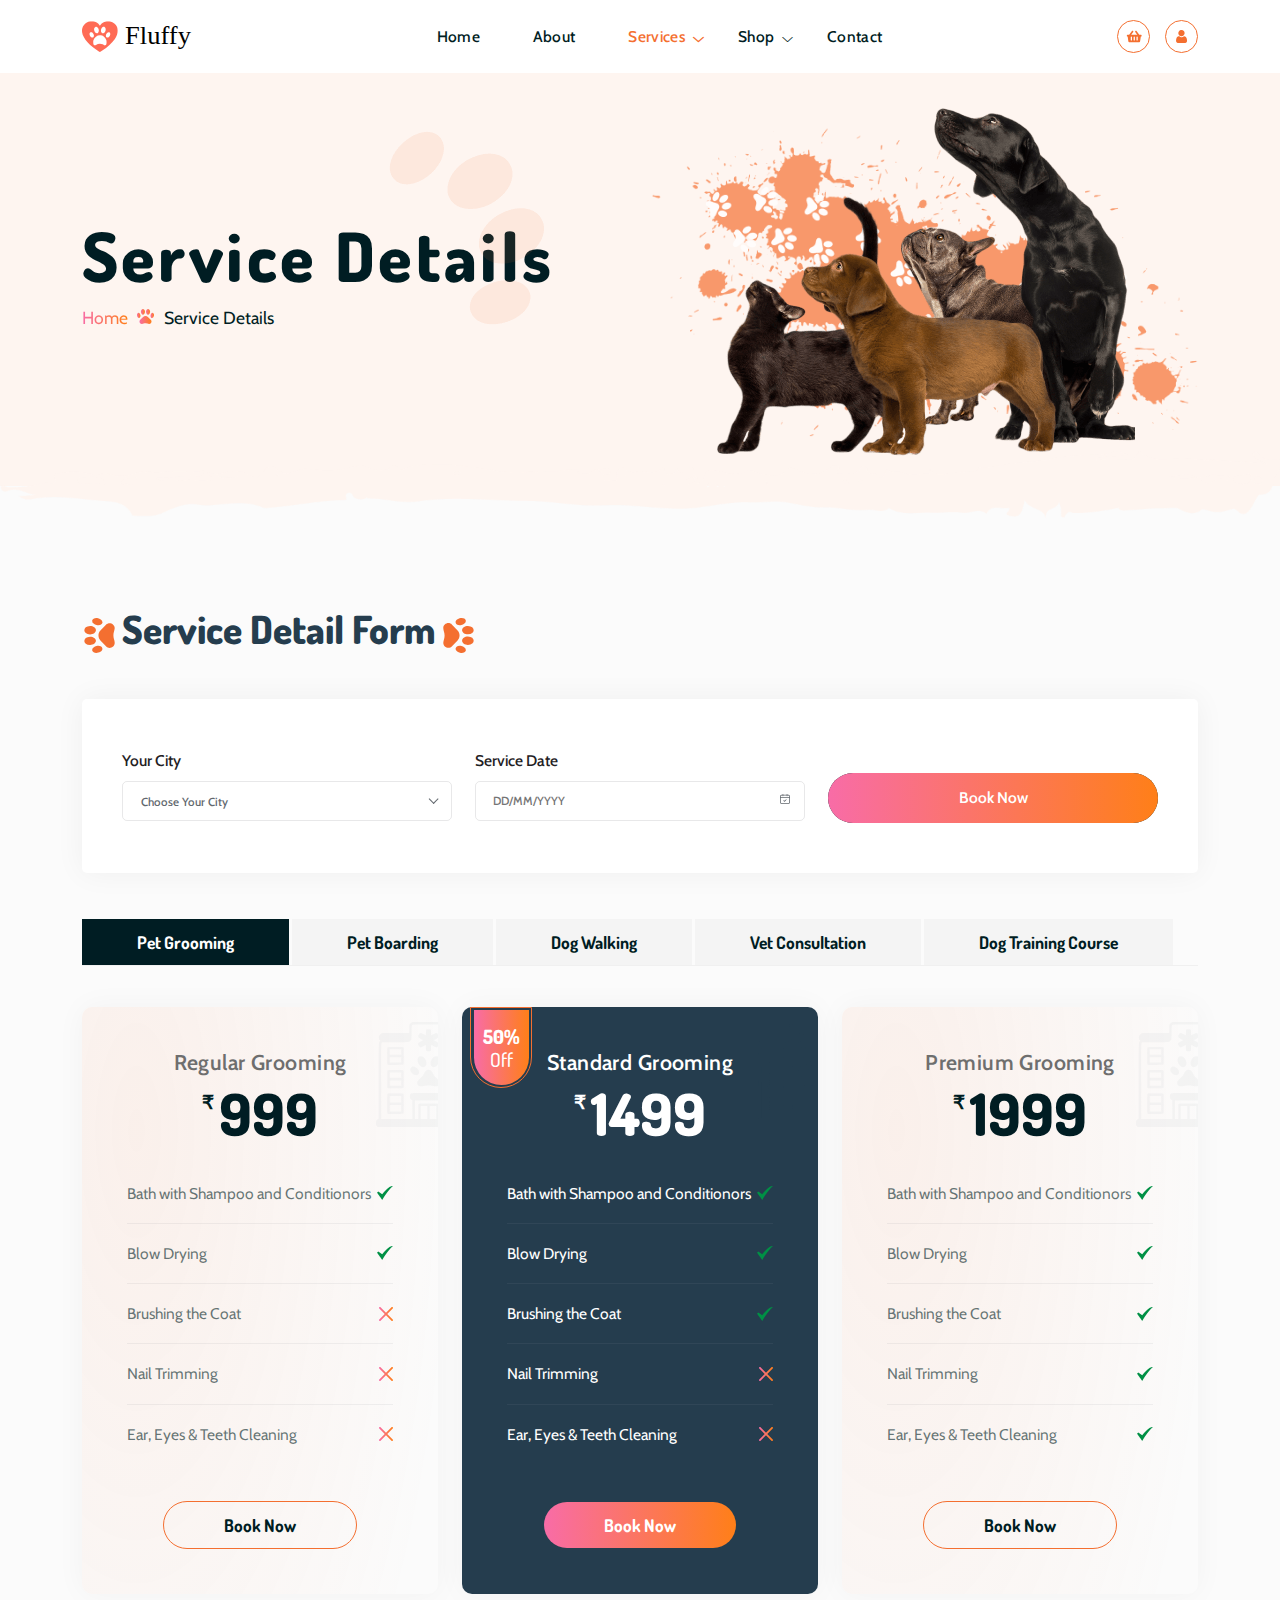
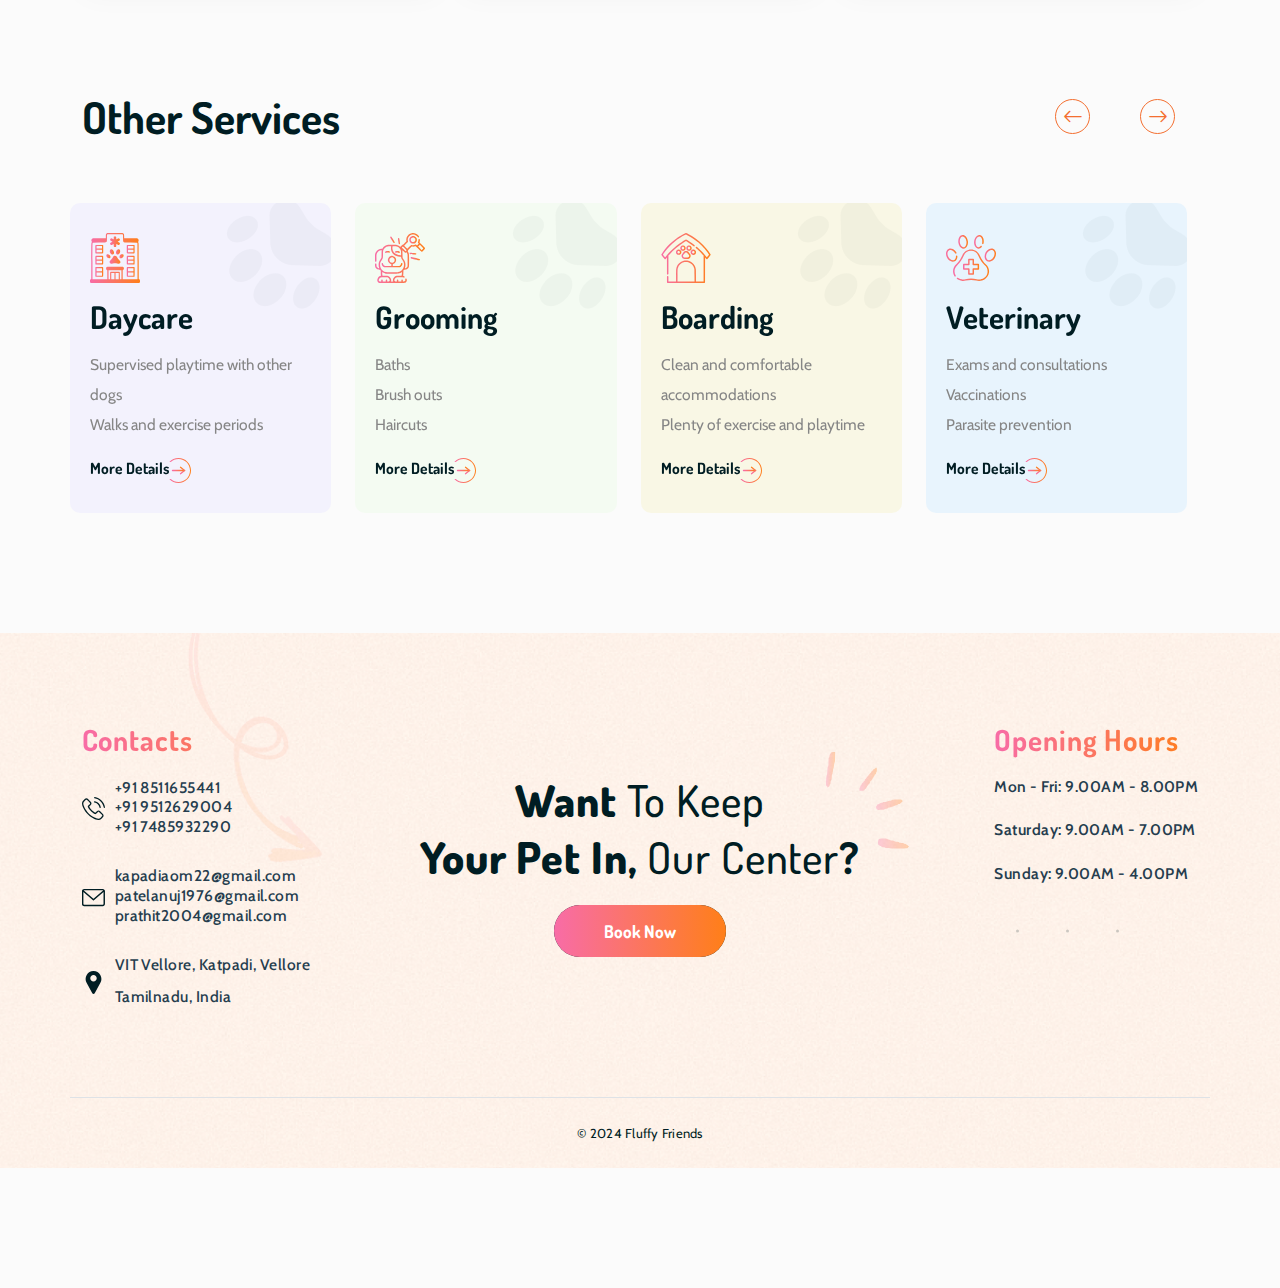
==== commit 88c52cc0: "Update service-details.html" ====
--- a/service-details.html
+++ b/service-details.html
@@ -2017,7 +2017,7 @@
 									                  <img src="assets/images/icon/pricing-X.svg" alt="">
 									               </li>
 									               <li>
-														Focuses on addressing common behavioral issues
+													    Teaches your dog fun and impressive tricks
 									                  <img src="assets/images/icon/pricing-X.svg" alt="">
 									               </li>
 									               <li>
@@ -2054,7 +2054,7 @@
 									                  <img src="assets/images/icon/pricing-check.svg" alt="">
 									               </li>
 									               <li>
-														Focuses on addressing common behavioral issues
+													     Teaches your dog fun and impressive tricks
 									                  <img src="assets/images/icon/pricing-check.svg" alt="">
 									               </li>
 									               <li>
@@ -2088,7 +2088,7 @@
 									                  <img src="assets/images/icon/pricing-check.svg" alt="">
 									               </li>
 									               <li>
-														Focuses on addressing common behavioral issues
+													     Teaches your dog fun and impressive tricks
 									                  <img src="assets/images/icon/pricing-check.svg" alt="">
 									               </li>
 									               <li>
--- a/assets/css/nice-select.css
+++ b/assets/css/nice-select.css
@@ -0,0 +1,185 @@
+.nice-select {
+	-webkit-tap-highlight-color: transparent;
+	background-color: #fff;
+	border-radius: 5px;
+	border: solid 1px #e8e8e8;
+	box-sizing: border-box;
+	clear: both;
+	cursor: pointer;
+	display: block;
+	float: left;
+	font-family: inherit;
+	font-size: 14px;
+	font-weight: 400;
+	height: 42px;
+	line-height: 40px;
+	outline: none;
+	padding-left: 18px;
+	padding-right: 30px;
+	position: relative;
+	text-align: left !important;
+	-webkit-transition: all .2s ease-in-out;
+	transition: all .2s ease-in-out;
+	-webkit-user-select: none;
+	-moz-user-select: none;
+	-ms-user-select: none;
+	user-select: none;
+	white-space: nowrap;
+	width: auto
+}
+
+.nice-select:hover {
+	border-color: #dbdbdb
+}
+
+.nice-select:active,
+.nice-select.open,
+.nice-select:focus {
+	border-color: #999
+}
+
+.nice-select:after {
+	border-bottom: 2px solid #999;
+	border-right: 2px solid #999;
+	content: '';
+	display: block;
+	height: 5px;
+	margin-top: -4px;
+	pointer-events: none;
+	position: absolute;
+	right: 12px;
+	top: 50%;
+	-webkit-transform-origin: 66% 66%;
+	-ms-transform-origin: 66% 66%;
+	transform-origin: 66% 66%;
+	-webkit-transform: rotate(45deg);
+	-ms-transform: rotate(45deg);
+	transform: rotate(45deg);
+	-webkit-transition: all .15s ease-in-out;
+	transition: all .15s ease-in-out;
+	width: 5px
+}
+
+.nice-select.open:after {
+	-webkit-transform: rotate(-135deg);
+	-ms-transform: rotate(-135deg);
+	transform: rotate(-135deg)
+}
+
+.nice-select.open .list {
+	opacity: 1;
+	pointer-events: auto;
+	-webkit-transform: scale(1) translateY(0);
+	-ms-transform: scale(1) translateY(0);
+	transform: scale(1) translateY(0)
+}
+
+.nice-select.disabled {
+	border-color: #ededed;
+	color: #999;
+	pointer-events: none
+}
+
+.nice-select.disabled:after {
+	border-color: #ccc
+}
+
+.nice-select.wide {
+	width: 100%
+}
+
+.nice-select.wide .list {
+	left: 0 !important;
+	right: 0 !important
+}
+
+.nice-select.right {
+	float: right
+}
+
+.nice-select.right .list {
+	left: auto;
+	right: 0
+}
+
+.nice-select.small {
+	font-size: 12px;
+	height: 36px;
+	line-height: 34px
+}
+
+.nice-select.small:after {
+	height: 4px;
+	width: 4px
+}
+
+.nice-select.small .option {
+	line-height: 34px;
+	min-height: 34px
+}
+
+.nice-select .list {
+	background-color: #fff;
+	border-radius: 5px;
+	box-shadow: 0 0 0 1px rgba(68, 68, 68, .11);
+	box-sizing: border-box;
+	margin-top: 4px;
+	opacity: 0;
+	overflow: hidden;
+	padding: 0;
+	pointer-events: none;
+	position: absolute;
+	top: 100%;
+	left: 0;
+	-webkit-transform-origin: 50% 0;
+	-ms-transform-origin: 50% 0;
+	transform-origin: 50% 0;
+	-webkit-transform: scale(.75) translateY(-21px);
+	-ms-transform: scale(.75) translateY(-21px);
+	transform: scale(.75) translateY(-21px);
+	-webkit-transition: all .2s cubic-bezier(.5, 0, 0, 1.25), opacity .15s ease-out;
+	transition: all .2s cubic-bezier(.5, 0, 0, 1.25), opacity .15s ease-out;
+	z-index: 9
+}
+
+.nice-select .list:hover .option:not(:hover) {
+	background-color: transparent !important
+}
+
+.nice-select .option {
+	cursor: pointer;
+	font-weight: 400;
+	line-height: 40px;
+	list-style: none;
+	min-height: 40px;
+	outline: none;
+	padding-left: 18px;
+	padding-right: 29px;
+	text-align: left;
+	-webkit-transition: all .2s;
+	transition: all .2s
+}
+
+.nice-select .option:hover,
+.nice-select .option.focus,
+.nice-select .option.selected.focus {
+	background-color: #f6f6f6
+}
+
+.nice-select .option.selected {
+	font-weight: 700
+}
+
+.nice-select .option.disabled {
+	background-color: transparent;
+	color: #999;
+	cursor: default
+}
+
+.no-csspointerevents .nice-select .list {
+	display: none
+}
+
+.no-csspointerevents .nice-select.open .list {
+	display: block
+}--- a/assets/css/odometer.css
+++ b/assets/css/odometer.css
@@ -0,0 +1,103 @@
+.odometer.odometer-auto-theme,
+.odometer.odometer-theme-default {
+	display: inline-block;
+	vertical-align: middle;
+	position: relative
+}
+
+.odometer.odometer-auto-theme .odometer-digit,
+.odometer.odometer-theme-default .odometer-digit {
+	display: inline-block;
+	vertical-align: middle;
+	position: relative
+}
+
+.odometer.odometer-auto-theme .odometer-digit .odometer-digit-spacer,
+.odometer.odometer-theme-default .odometer-digit .odometer-digit-spacer {
+	display: inline-block;
+	vertical-align: middle;
+	visibility: hidden
+}
+
+.odometer.odometer-auto-theme .odometer-digit .odometer-digit-inner,
+.odometer.odometer-theme-default .odometer-digit .odometer-digit-inner {
+	text-align: left;
+	display: block;
+	position: absolute;
+	top: 0;
+	left: 0;
+	right: 0;
+	bottom: 0;
+	overflow: hidden
+}
+
+.odometer.odometer-auto-theme .odometer-digit .odometer-ribbon,
+.odometer.odometer-theme-default .odometer-digit .odometer-ribbon {
+	display: block
+}
+
+.odometer.odometer-auto-theme .odometer-digit .odometer-ribbon-inner,
+.odometer.odometer-theme-default .odometer-digit .odometer-ribbon-inner {
+	display: block;
+	-webkit-backface-visibility: hidden
+}
+
+.odometer.odometer-auto-theme .odometer-digit .odometer-value,
+.odometer.odometer-theme-default .odometer-digit .odometer-value {
+	display: block;
+	-webkit-transform: translateZ(0)
+}
+
+.odometer.odometer-auto-theme .odometer-digit .odometer-value.odometer-last-value,
+.odometer.odometer-theme-default .odometer-digit .odometer-value.odometer-last-value {
+	position: absolute
+}
+
+.odometer.odometer-auto-theme.odometer-animating-up .odometer-ribbon-inner,
+.odometer.odometer-theme-default.odometer-animating-up .odometer-ribbon-inner {
+	-webkit-transition: -webkit-transform 2s;
+	-moz-transition: -moz-transform 2s;
+	-ms-transition: -ms-transform 2s;
+	-o-transition: -o-transform 2s;
+	transition: transform 2s
+}
+
+.odometer.odometer-auto-theme.odometer-animating-up.odometer-animating .odometer-ribbon-inner,
+.odometer.odometer-theme-default.odometer-animating-up.odometer-animating .odometer-ribbon-inner {
+	-webkit-transform: translateY(-100%);
+	-moz-transform: translateY(-100%);
+	-ms-transform: translateY(-100%);
+	-o-transform: translateY(-100%);
+	transform: translateY(-100%)
+}
+
+.odometer.odometer-auto-theme.odometer-animating-down .odometer-ribbon-inner,
+.odometer.odometer-theme-default.odometer-animating-down .odometer-ribbon-inner {
+	-webkit-transform: translateY(-100%);
+	-moz-transform: translateY(-100%);
+	-ms-transform: translateY(-100%);
+	-o-transform: translateY(-100%);
+	transform: translateY(-100%)
+}
+
+.odometer.odometer-auto-theme.odometer-animating-down.odometer-animating .odometer-ribbon-inner,
+.odometer.odometer-theme-default.odometer-animating-down.odometer-animating .odometer-ribbon-inner {
+	-webkit-transition: -webkit-transform 2s;
+	-moz-transition: -moz-transform 2s;
+	-ms-transition: -ms-transform 2s;
+	-o-transition: -o-transform 2s;
+	transition: transform 2s;
+	-webkit-transform: translateY(0);
+	-moz-transform: translateY(0);
+	-ms-transform: translateY(0);
+	-o-transform: translateY(0);
+	transform: translateY(0)
+}
+
+.odometer.odometer-auto-theme,
+.odometer.odometer-theme-default {}
+
+.odometer.odometer-auto-theme .odometer-value,
+.odometer.odometer-theme-default .odometer-value {
+	text-align: center
+}--- a/assets/css/datepicker.min.css
+++ b/assets/css/datepicker.min.css
@@ -0,0 +1,194 @@
+.datepicker-container {
+	background-color: #fff;
+	direction: ltr;
+	font-size: 12px;
+	left: 0;
+	line-height: 30px;
+	position: fixed;
+	top: 0;
+	-ms-touch-action: none;
+	touch-action: none;
+	-webkit-user-select: none;
+	-moz-user-select: none;
+	-ms-user-select: none;
+	user-select: none;
+	width: 210px;
+	z-index: -1;
+	-webkit-tap-highlight-color: transparent;
+	-webkit-touch-callout: none
+}
+
+.datepicker-container:after,
+.datepicker-container:before {
+	border: 5px solid transparent;
+	content: " ";
+	display: block;
+	height: 0;
+	position: absolute;
+	width: 0
+}
+
+.datepicker-dropdown {
+	border: 1px solid #ccc;
+	box-shadow: 0 3px 6px #ccc;
+	box-sizing: content-box;
+	position: absolute;
+	z-index: 1
+}
+
+.datepicker-inline {
+	position: static
+}
+
+.datepicker-top-left,
+.datepicker-top-right {
+	border-top-color: #39f
+}
+
+.datepicker-top-left:after,
+.datepicker-top-left:before,
+.datepicker-top-right:after,
+.datepicker-top-right:before {
+	border-top: 0;
+	left: 10px;
+	top: -5px
+}
+
+.datepicker-top-left:before,
+.datepicker-top-right:before {
+	border-bottom-color: #39f
+}
+
+.datepicker-top-left:after,
+.datepicker-top-right:after {
+	border-bottom-color: #fff;
+	top: -4px
+}
+
+.datepicker-bottom-left,
+.datepicker-bottom-right {
+	border-bottom-color: #39f
+}
+
+.datepicker-bottom-left:after,
+.datepicker-bottom-left:before,
+.datepicker-bottom-right:after,
+.datepicker-bottom-right:before {
+	border-bottom: 0;
+	bottom: -5px;
+	left: 10px
+}
+
+.datepicker-bottom-left:before,
+.datepicker-bottom-right:before {
+	border-top-color: #39f
+}
+
+.datepicker-bottom-left:after,
+.datepicker-bottom-right:after {
+	border-top-color: #fff;
+	bottom: -4px
+}
+
+.datepicker-bottom-right:after,
+.datepicker-bottom-right:before,
+.datepicker-top-right:after,
+.datepicker-top-right:before {
+	left: auto;
+	right: 10px
+}
+
+.datepicker-panel>ul {
+	margin: 0;
+	padding: 0;
+	width: 102%
+}
+
+.datepicker-panel>ul:after,
+.datepicker-panel>ul:before {
+	content: " ";
+	display: table
+}
+
+.datepicker-panel>ul:after {
+	clear: both
+}
+
+.datepicker-panel>ul>li {
+	background-color: #fff;
+	cursor: pointer;
+	float: left;
+	height: 30px;
+	list-style: none;
+	margin: 0;
+	padding: 0;
+	text-align: center;
+	width: 30px
+}
+
+.datepicker-panel>ul>li:hover {
+	background-color: #e5f2ff
+}
+
+.datepicker-panel>ul>li.muted,
+.datepicker-panel>ul>li.muted:hover {
+	color: #999
+}
+
+.datepicker-panel>ul>li.highlighted {
+	background-color: #e5f2ff
+}
+
+.datepicker-panel>ul>li.highlighted:hover {
+	background-color: #cce5ff
+}
+
+.datepicker-panel>ul>li.picked,
+.datepicker-panel>ul>li.picked:hover {
+	color: #39f
+}
+
+.datepicker-panel>ul>li.disabled,
+.datepicker-panel>ul>li.disabled:hover {
+	background-color: #fff;
+	color: #ccc;
+	cursor: default
+}
+
+.datepicker-panel>ul>li.disabled.highlighted,
+.datepicker-panel>ul>li.disabled:hover.highlighted {
+	background-color: #e5f2ff
+}
+
+.datepicker-panel>ul>li[data-view="month next"],
+.datepicker-panel>ul>li[data-view="month prev"],
+.datepicker-panel>ul>li[data-view="year next"],
+.datepicker-panel>ul>li[data-view="year prev"],
+.datepicker-panel>ul>li[data-view="years next"],
+.datepicker-panel>ul>li[data-view="years prev"],
+.datepicker-panel>ul>li[data-view=next] {
+	font-size: 18px
+}
+
+.datepicker-panel>ul>li[data-view="month current"],
+.datepicker-panel>ul>li[data-view="year current"],
+.datepicker-panel>ul>li[data-view="years current"] {
+	width: 150px
+}
+
+.datepicker-panel>ul[data-view=months]>li,
+.datepicker-panel>ul[data-view=years]>li {
+	height: 52.5px;
+	line-height: 52.5px;
+	width: 52.5px
+}
+
+.datepicker-panel>ul[data-view=week]>li,
+.datepicker-panel>ul[data-view=week]>li:hover {
+	background-color: #fff;
+	cursor: default
+}
+
+.datepicker-hide {
+	display: none
+}--- a/assets/css/style.css
+++ b/assets/css/style.css
@@ -0,0 +1,14561 @@
+@charset "UTF-8";
+@import "https://fonts.googleapis.com/css2?family=Cabin:wght@400;500;600;700&family=Dosis:wght@300;400;500;600;700;800&display=swap";
+
+* {
+	margin: 0;
+	padding: 0;
+	scroll-behavior: smooth
+}
+
+:root {
+	--primary-color2: #FF6B55;
+	--primary-color3: #F46F30;
+	--gradient-color: linear-gradient(90deg, #F86CA7 0%, #FF7F18 100%);
+	--title-color1: #001D23;
+	--title-color2: #253D4E;
+	--text-color1: #8A8A8A;
+	--text-color2: #1F2124;
+	--text-color3: #62686E;
+	--text-color4: #4F4F4F;
+	--white: #ffffff;
+	--font-dosis: "Dosis";
+	--font-cabin: "Cabin"
+}
+
+::-moz-selection {
+	color: var(--title-color1);
+	background: var(--primary-color3)
+}
+
+::selection {
+	color: var(--title-color1);
+	background: var(--primary-color3)
+}
+
+.font h1 {
+	font-size: 1.875rem;
+	color: var(--gradient-color);
+	font-family: var(--font-dosis)
+}
+
+html {
+	font-size: 100%;
+	scroll-behavior: smooth
+}
+
+@media(min-width:1200px) and (max-width:1399px) {
+	html {
+		font-size: 97%
+	}
+}
+
+@media(min-width:992px) and (max-width:1199px) {
+	html {
+		font-size: 95%
+	}
+}
+
+@media(min-width:768px) and (max-width:991px) {
+	html {
+		font-size: 90%
+	}
+}
+
+@media(min-width:576px) and (max-width:768px) {
+	html {
+		font-size: 90%
+	}
+}
+
+@media(max-width:576px) {
+	html {
+		font-size: 88%
+	}
+}
+
+body {
+	font-family: var(--font-dosis);
+	color: var(--text-color1);
+	background: #fbfbfb;
+	font-size: 16px;
+	margin: 0
+}
+
+button {
+	outline: none;
+	border: none
+}
+
+input {
+	outline: none;
+	border: none
+}
+
+p {
+	font-size: 1rem;
+	font-weight: 400;
+	color: #868686;
+	font-family: var(--font-cabin);
+	line-height: 30px
+}
+
+a {
+	text-decoration: none
+}
+
+a:hover {
+	text-decoration: none
+}
+
+a:focus {
+	outline: 0 solid
+}
+
+input:focus,
+textarea:focus,
+button:focus {
+	outline: none
+}
+
+i.bx {
+	vertical-align: middle
+}
+
+.mb-240 {
+	margin-bottom: 240px
+}
+
+@media(min-width:992px) and (max-width:1199px) {
+	.mb-240 {
+		margin-bottom: 210px
+	}
+}
+
+@media(max-width:991px) {
+	.mb-240 {
+		margin-bottom: 200px
+	}
+}
+
+.pt-120 {
+	padding-top: 120px
+}
+
+@media(min-width:992px) and (max-width:1199px) {
+	.pt-120 {
+		padding-top: 90px
+	}
+}
+
+@media(max-width:991px) {
+	.pt-120 {
+		padding-top: 80px
+	}
+}
+
+.pt-90 {
+	padding-top: 90px
+}
+
+@media(min-width:992px) and (max-width:1199px) {
+	.pt-90 {
+		padding-top: 70px
+	}
+}
+
+@media(max-width:991px) {
+	.pt-90 {
+		padding-top: 60px
+	}
+}
+
+.pb-90 {
+	padding-bottom: 90px
+}
+
+@media(min-width:992px) and (max-width:1199px) {
+	.pb-90 {
+		padding-bottom: 70px
+	}
+}
+
+@media(max-width:991px) {
+	.pb-90 {
+		padding-bottom: 60px
+	}
+}
+
+.pb-90 {
+	padding-bottom: 90px
+}
+
+@media(min-width:992px) and (max-width:1199px) {
+	.pb-90 {
+		padding-bottom: 70px
+	}
+}
+
+@media(max-width:991px) {
+	.pb-90 {
+		padding-bottom: 60px
+	}
+}
+
+.pb-120 {
+	padding-bottom: 120px
+}
+
+@media(min-width:992px) and (max-width:1199px) {
+	.pb-120 {
+		padding-bottom: 90px
+	}
+}
+
+@media(max-width:991px) {
+	.pb-120 {
+		padding-bottom: 80px
+	}
+}
+
+.pbb-120 {
+	padding-top: 120px !important
+}
+
+@media(min-width:992px) and (max-width:1199px) {
+	.pbb-120 {
+		padding-top: 90px !important
+	}
+}
+
+@media(max-width:991px) {
+	.pbb-120 {
+		padding-top: 80px !important
+	}
+}
+
+.pb-65 {
+	padding-bottom: 65px
+}
+
+.mt-120 {
+	margin-top: 120px
+}
+
+@media(min-width:992px) and (max-width:1199px) {
+	.mt-120 {
+		margin-top: 90px
+	}
+}
+
+@media(max-width:991px) {
+	.mt-120 {
+		margin-top: 80px
+	}
+}
+
+.mb-120 {
+	margin-bottom: 120px
+}
+
+@media(min-width:992px) and (max-width:1199px) {
+	.mb-120 {
+		margin-bottom: 90px
+	}
+}
+
+@media(max-width:991px) {
+	.mb-120 {
+		margin-bottom: 80px
+	}
+}
+
+.mb-100 {
+	margin-bottom: 100px
+}
+
+.sec-mb-100 {
+	margin-bottom: 100px
+}
+
+@media(max-width:991px) {
+	.sec-mb-100 {
+		margin-bottom: 40px
+	}
+}
+
+.pt-80 {
+	padding-top: 80px
+}
+
+.pt-30 {
+	padding-top: 30px
+}
+
+.pt-70 {
+	padding-top: 70px
+}
+
+.pt-50 {
+	padding-top: 50px
+}
+
+.pt-40 {
+	padding-top: 40px
+}
+
+.pt-10 {
+	padding-top: 10px
+}
+
+.pb-80 {
+	padding-bottom: 80px
+}
+
+.pt-110 {
+	padding-top: 110px
+}
+
+.pe-80 {
+	padding-right: 80px
+}
+
+.pb-60 {
+	padding-bottom: 60px
+}
+
+.mb-60 {
+	margin-bottom: 60px
+}
+
+@media(max-width:767px) {
+	.mb-60 {
+		margin-bottom: 40px
+	}
+}
+
+.mb-70 {
+	margin-bottom: 70px
+}
+
+@media(max-width:767px) {
+	.mb-70 {
+		margin-bottom: 40px
+	}
+}
+
+.mb-80 {
+	margin-bottom: 80px
+}
+
+@media(max-width:767px) {
+	.mb-80 {
+		margin-bottom: 80px
+	}
+}
+
+.mb--70 {
+	margin-bottom: 70px
+}
+
+.mb-50 {
+	margin-bottom: 50px
+}
+
+.mb-45 {
+	margin-bottom: 45px
+}
+
+.mb-35 {
+	margin-bottom: 35px
+}
+
+.mb-20 {
+	margin-bottom: 20px
+}
+
+.mt-10 {
+	margin-top: 10px
+}
+
+.mt-25 {
+	margin-top: 25px
+}
+
+.mt-40 {
+	margin-top: 40px
+}
+
+.mb-40 {
+	margin-bottom: 40px
+}
+
+.mb-30 {
+	margin-bottom: 30px
+}
+
+.mb-25 {
+	margin-bottom: 25px
+}
+
+.mt-50 {
+	margin-top: 50px
+}
+
+.mb-10 {
+	margin-bottom: 12px !important
+}
+
+.mb-50 {
+	margin-bottom: 50px
+}
+
+.mt-60 {
+	margin-top: 60px
+}
+
+.mt-70 {
+	margin-top: 70px
+}
+
+@media(max-width:767px) {
+	.mt-70 {
+		margin-top: 40px
+	}
+}
+
+.mb-95 {
+	margin-bottom: 95px
+}
+
+.mb-90 {
+	margin-bottom: 90px
+}
+
+.bg--light {
+	background: #fafafa
+}
+
+.ui-datepicker {
+	width: 17em;
+	padding: .5em .5em 0;
+	display: none;
+	z-index: 99
+}
+
+.ui-datepicker td {
+	border: 0;
+	padding: 2px
+}
+
+.ui-datepicker .ui-datepicker-header {
+	position: relative;
+	padding: .2em 0;
+	background: var(--gradient-color);
+	border: 1px solid var(--gradient-color);
+	color: #fff;
+	border-radius: 0
+}
+
+div#ui-datepicker-div {
+	border: 1px solid transparent;
+	box-shadow: 3px 3px 10px rgba(0, 0, 0, .07);
+	border-radius: 0;
+	margin-top: 3px
+}
+
+.ui-state-default,
+.ui-widget-content .ui-state-default,
+.ui-widget-header .ui-state-default,
+.ui-button,
+html .ui-button.ui-state-disabled:hover,
+html .ui-button.ui-state-disabled:active {
+	border: 1px solid rgba(238, 238, 238, .5);
+	background: var(--white);
+	font-weight: 400;
+	padding: 4px;
+	transition: all .45s ease;
+	color: var(--text-color1);
+	text-align: center
+}
+
+.ui-state-default:hover,
+.ui-widget-content .ui-state-default:hover,
+.ui-widget-header .ui-state-default:hover,
+.ui-button:hover,
+html .ui-button.ui-state-disabled:hover:hover,
+html .ui-button.ui-state-disabled:active:hover {
+	border: 1px solid var(--title-color1);
+	color: var(--title-color1)
+}
+
+.ui-state-highlight,
+.ui-widget-content .ui-state-highlight,
+.ui-widget-header .ui-state-highlight {
+	border: 1px solid var(--title-color1) !important;
+	color: var(--title-color1) !important
+}
+
+.ui-widget-header .ui-icon {
+	background-image: unset;
+	position: relative
+}
+
+.ui-widget-header .ui-icon::after {
+	content: "\f12c";
+	position: absolute;
+	left: 0;
+	top: 0;
+	font-family: bootstrap-icons;
+	color: var(--white);
+	z-index: 9
+}
+
+.ui-datepicker-prev {
+	border: 1px solid var(--gradient-color)
+}
+
+.ui-datepicker-prev:hover {
+	border: 1px solid var(--gradient-color);
+	background-color: inherit
+}
+
+.ui-datepicker-prev::after {
+	content: "\f12c";
+	font-family: bootstrap-icons;
+	font-weight: 400;
+	position: absolute;
+	top: -1px;
+	left: 5px;
+	z-index: 9;
+	margin: auto;
+	font-size: 22px;
+	color: var(--white);
+	transition: all .35s ease
+}
+
+.ui-datepicker-prev span.ui-icon {
+	display: none !important;
+	visibility: hidden
+}
+
+.ui-datepicker-next {
+	border: 1px solid var(--gradient-color)
+}
+
+.ui-datepicker-next:hover {
+	border: 1px solid var(--gradient-color);
+	background-color: inherit
+}
+
+.ui-datepicker-next::after {
+	content: "\f135";
+	font-family: bootstrap-icons;
+	font-weight: 400;
+	position: absolute;
+	top: -1px;
+	left: 5px;
+	z-index: 9;
+	margin: auto;
+	font-size: 22px;
+	color: var(--white);
+	transition: all .35s ease
+}
+
+.ui-datepicker-next span.ui-icon {
+	display: none !important;
+	visibility: hidden
+}
+
+.ui-datepicker .ui-datepicker-prev,
+.ui-datepicker .ui-datepicker-next {
+	position: absolute;
+	top: 3px;
+	width: 1.8em;
+	height: 1.8em;
+	line-height: 1.8em
+}
+
+.egns-preloader {
+	min-width: 100%;
+	min-height: 100%;
+	position: fixed !important;
+	z-index: 999999;
+	top: 0;
+	right: 0;
+	bottom: 0;
+	left: 0;
+	background: #fff
+}
+
+.egns-preloader::before {
+	content: "";
+	position: absolute;
+	top: 0;
+	right: 0;
+	bottom: 0;
+	left: 0;
+	width: 100%;
+	height: 100vh;
+	background: #fff;
+	z-index: -1
+}
+
+.circle-border {
+	width: 100%;
+	max-width: 140px;
+	height: 100%;
+	max-height: 140px;
+	border: 0 solid var(--primary-color3);
+	position: absolute;
+	top: 50%;
+	left: 50%;
+	transform: translate(-50%, -50%);
+	margin: auto;
+	border-radius: 50%;
+	box-shadow: 2px 2px 30px rgba(0, 0, 0, .1)
+}
+
+.circle-border svg {
+	fill: var(--primary-color3)
+}
+
+.circle-border svg path {
+	stroke: var(--primary-color3)
+}
+
+.circle-border .moving-circle {
+	width: 10px;
+	height: 10px;
+	background: var(--primary-color3);
+	border-radius: 50%;
+	position: absolute;
+	top: 0;
+	bottom: 0;
+	left: 0;
+	right: 0;
+	overflow: hidden;
+	margin: auto;
+	-webkit-animation: circle 2s linear infinite;
+	animation: circle 2s linear infinite
+}
+
+.circle-border .moving-circle:nth-child(2) {
+	width: 10px;
+	height: 10px;
+	background: var(--primary-color3);
+	border-radius: 50%;
+	position: absolute;
+	top: 0;
+	bottom: 0;
+	left: 0;
+	right: 0;
+	overflow: hidden;
+	margin: auto;
+	-webkit-animation: circle 2.25s linear infinite;
+	animation: circle 2.25s linear infinite
+}
+
+.circle-border .moving-circle:nth-child(3) {
+	width: 10px;
+	height: 10px;
+	background: var(--primary-color3);
+	border-radius: 50%;
+	position: absolute;
+	top: 0;
+	bottom: 0;
+	left: 0;
+	right: 0;
+	overflow: hidden;
+	margin: auto;
+	-webkit-animation: circle 2.5s linear infinite;
+	animation: circle 2.5s linear infinite
+}
+
+@-webkit-keyframes circle {
+	0% {
+		transform: rotate(0deg) translate(-70px) rotate(0deg)
+	}
+
+	100% {
+		transform: rotate(360deg) translate(-70px) rotate(-360deg)
+	}
+}
+
+@keyframes circle {
+	0% {
+		transform: rotate(0deg) translate(-70px) rotate(0deg)
+	}
+
+	100% {
+		transform: rotate(360deg) translate(-70px) rotate(-360deg)
+	}
+}
+
+#outline {
+	stroke-dasharray: 2.427766571px, 242.7766571045px;
+	stroke-dashoffset: 0;
+	-webkit-animation: anim 1.6s linear infinite;
+	animation: anim 1.6s linear infinite
+}
+
+@-webkit-keyframes anim {
+	12.5% {
+		stroke-dasharray: 33.9887319946px, 242.7766571045px;
+		stroke-dashoffset: -26.7054322815px
+	}
+
+	43.75% {
+		stroke-dasharray: 84.9718299866px, 242.7766571045px;
+		stroke-dashoffset: -84.9718299866px
+	}
+
+	100% {
+		stroke-dasharray: 2.427766571px, 242.7766571045px;
+		stroke-dashoffset: -240.3488905334px
+	}
+}
+
+@keyframes anim {
+	12.5% {
+		stroke-dasharray: 33.9887319946px, 242.7766571045px;
+		stroke-dashoffset: -26.7054322815px
+	}
+
+	43.75% {
+		stroke-dasharray: 84.9718299866px, 242.7766571045px;
+		stroke-dashoffset: -84.9718299866px
+	}
+
+	100% {
+		stroke-dasharray: 2.427766571px, 242.7766571045px;
+		stroke-dashoffset: -240.3488905334px
+	}
+}
+
+.circle-container {
+	background: 0 0;
+	position: fixed;
+	right: 50px;
+	bottom: 50px;
+	height: 46px;
+	width: 46px;
+	cursor: pointer;
+	display: block;
+	border-radius: 50px;
+	box-shadow: inset 0 0 0 2px rgba(0, 0, 0, .07);
+	z-index: 10000;
+	opacity: 0;
+	visibility: hidden;
+	transform: translateY(15px);
+	transition: all 200ms linear
+}
+
+@media(max-width:991px) {
+	.circle-container {
+		display: none;
+		visibility: hidden
+	}
+}
+
+.circle-container.active {
+	opacity: 1;
+	visibility: visible;
+	transform: translateY(0)
+}
+
+.circle-container::after {
+	position: absolute;
+	font-family: bootstrap-icons;
+	content: "\f145";
+	text-align: center;
+	line-height: 46px;
+	font-size: 28px;
+	color: var(--gradient-color);
+	left: 0;
+	top: 0;
+	height: 46px;
+	width: 46px;
+	cursor: pointer;
+	display: block;
+	z-index: 1;
+	transition: all 200ms linear
+}
+
+.circle-container:hover::after {
+	position: absolute;
+	font-family: bootstrap-icons;
+	content: "\f145";
+	color: var(--green);
+	transition: all 200ms linear
+}
+
+.circle-container svg path {
+	fill: none
+}
+
+.circle-container svg.circle-progress path {
+	stroke: var(--gradient-color);
+	stroke-width: 5;
+	box-sizing: border-box;
+	transition: all 200ms linear
+}
+
+.grow {
+	transform: scale(1.5);
+	background-color: var(--white);
+	mix-blend-mode: difference;
+	border: none
+}
+
+.section-title1 span {
+	display: inline-block;
+	font-size: 1.375rem;
+	font-weight: 500;
+	font-family: var(--font-cabin);
+	background: var(--gradient-color);
+	-webkit-background-clip: text;
+	-webkit-text-fill-color: transparent;
+	background-clip: text;
+	margin-bottom: 10px;
+	position: relative;
+	display: flex;
+	align-items: center;
+	justify-content: center
+}
+
+.section-title1 h2 {
+	font-size: 3.125rem;
+	font-weight: 800;
+	color: var(--title-color1);
+	font-family: var(--font-dosis);
+	line-height: 1.3;
+	margin-bottom: 0;
+	text-transform: capitalize
+}
+
+@media(max-width:576px) {
+	.section-title1 h2 {
+		font-size: 2.5rem
+	}
+}
+
+.section-title3 h2 {
+	font-size: 2.5rem;
+	font-weight: 800;
+	color: var(--title-color2);
+	font-family: var(--font-dosis);
+	margin-bottom: 0;
+	text-transform: capitalize
+}
+
+.section-title3 h2 span {
+	padding: 0 5px
+}
+
+.btn-lg {
+	padding: 8px 50px
+}
+
+.primary-btn1 {
+	font-size: 1.125rem;
+	font-weight: 700;
+	color: #fff;
+	font-family: var(--font-dosis);
+	border-radius: 40px;
+	display: inline-block;
+	position: relative;
+	overflow: hidden;
+	background: var(--title-color1);
+	z-index: 1
+}
+
+.primary-btn1::before {
+	content: "";
+	position: absolute;
+	left: 0;
+	top: 0;
+	height: 100%;
+	width: 100%;
+	background: var(--gradient-color);
+	z-index: -1;
+	transition: .6s;
+	transform-origin: left
+}
+
+.primary-btn1:hover {
+	color: #fff
+}
+
+.primary-btn1:hover::before {
+	width: 0
+}
+
+.primary-btn2 {
+	font-size: 1.125rem;
+	font-weight: 700;
+	color: var(--white);
+	font-family: var(--font-dosis);
+	display: inline-block;
+	background-color: #ef9685;
+	border-radius: 5px;
+	position: relative;
+	z-index: 1;
+	transition: .35s
+}
+
+.primary-btn2::after {
+	content: "";
+	background-color: #ff553c;
+	height: 100%;
+	width: 100%;
+	position: absolute;
+	right: -3px;
+	bottom: -3px;
+	border-radius: 5px;
+	z-index: -2;
+	transition: .35s
+}
+
+.primary-btn2:hover {
+	color: var(--white)
+}
+
+.primary-btn2:hover::after {
+	right: 0;
+	bottom: 0;
+	background-color: var(--title-color1)
+}
+
+.primary-btn3 {
+	font-size: 1.125rem;
+	font-weight: 700;
+	color: var(--white);
+	font-family: var(--font-dosis);
+	display: inline-block;
+	background-color: #25373a;
+	border-radius: 5px;
+	position: relative;
+	z-index: 1;
+	transition: .35s
+}
+
+.primary-btn3::after {
+	content: "";
+	background-color: var(--title-color1);
+	height: 100%;
+	width: 100%;
+	position: absolute;
+	right: -3px;
+	bottom: -3px;
+	border-radius: 5px;
+	z-index: -2;
+	transition: .35s
+}
+
+.primary-btn3:hover {
+	color: var(--white)
+}
+
+.primary-btn3:hover::after {
+	right: 0;
+	bottom: 0;
+	background-color: #ff553c
+}
+
+.primary-btn5 {
+	font-size: 1.125rem;
+	font-weight: 700;
+	color: var(--white);
+	font-family: var(--font-dosis);
+	text-transform: capitalize;
+	display: inline-block;
+	position: relative;
+	background: var(--title-color2);
+	border-radius: 5px;
+	padding: 10px 58px;
+	transition: .5s
+}
+
+.primary-btn5::after {
+	content: "";
+	opacity: .1;
+	border: 1px solid #fff;
+	border-radius: 5px;
+	position: absolute;
+	left: 5px;
+	right: 5px;
+	top: 5px;
+	bottom: 5px;
+	transition: .5s
+}
+
+.primary-btn5:hover {
+	color: var(--white);
+	background: var(--primary-color3)
+}
+
+.primary-btn5:hover::after {
+	opacity: 1;
+	border: 1px solid #fff;
+	left: 0;
+	top: 0;
+	right: 0;
+	bottom: 0
+}
+
+.primary-btn6 {
+	font-size: 1.125rem;
+	font-weight: 700;
+	color: var(--white);
+	font-family: var(--font-dosis);
+	text-transform: capitalize;
+	display: inline-block;
+	position: relative;
+	background: var(--primary-color3);
+	border-radius: 5px;
+	padding: 10px 58px;
+	transition: .5s
+}
+
+.primary-btn6::after {
+	content: "";
+	opacity: .1